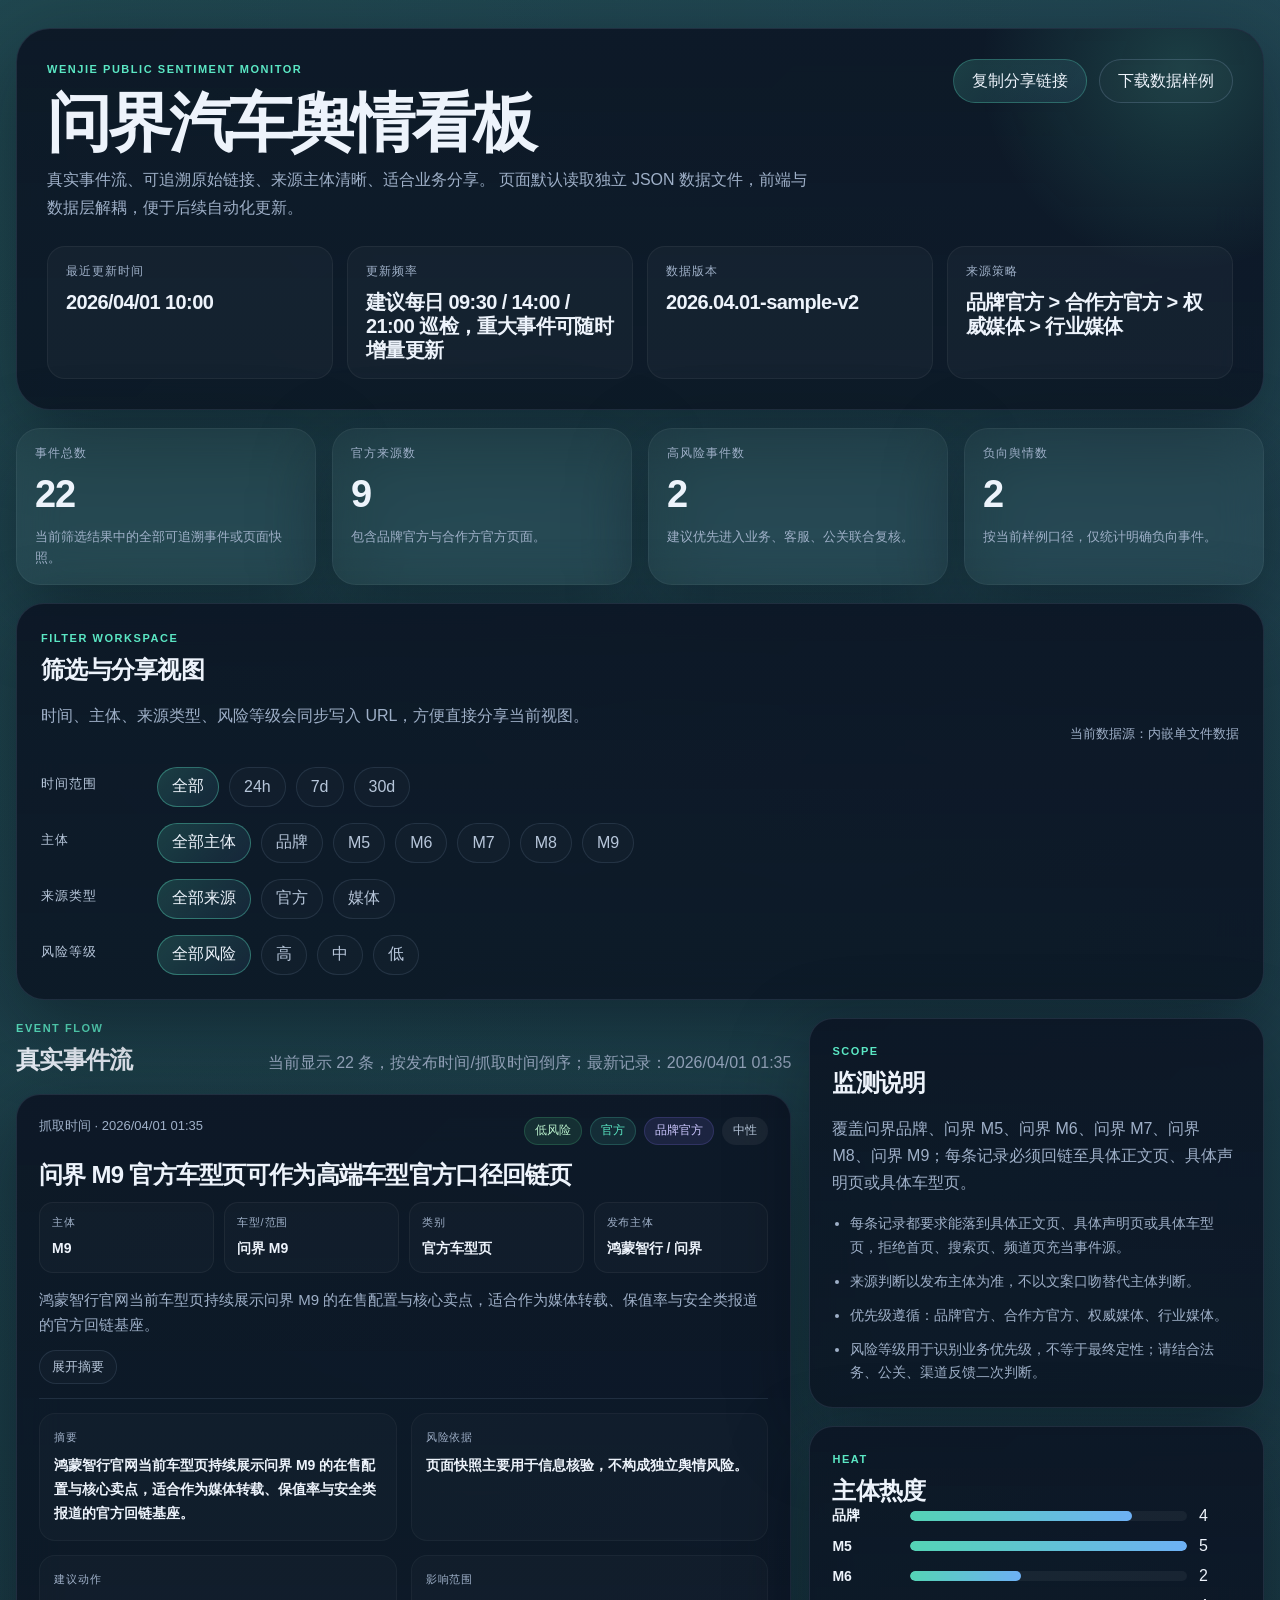
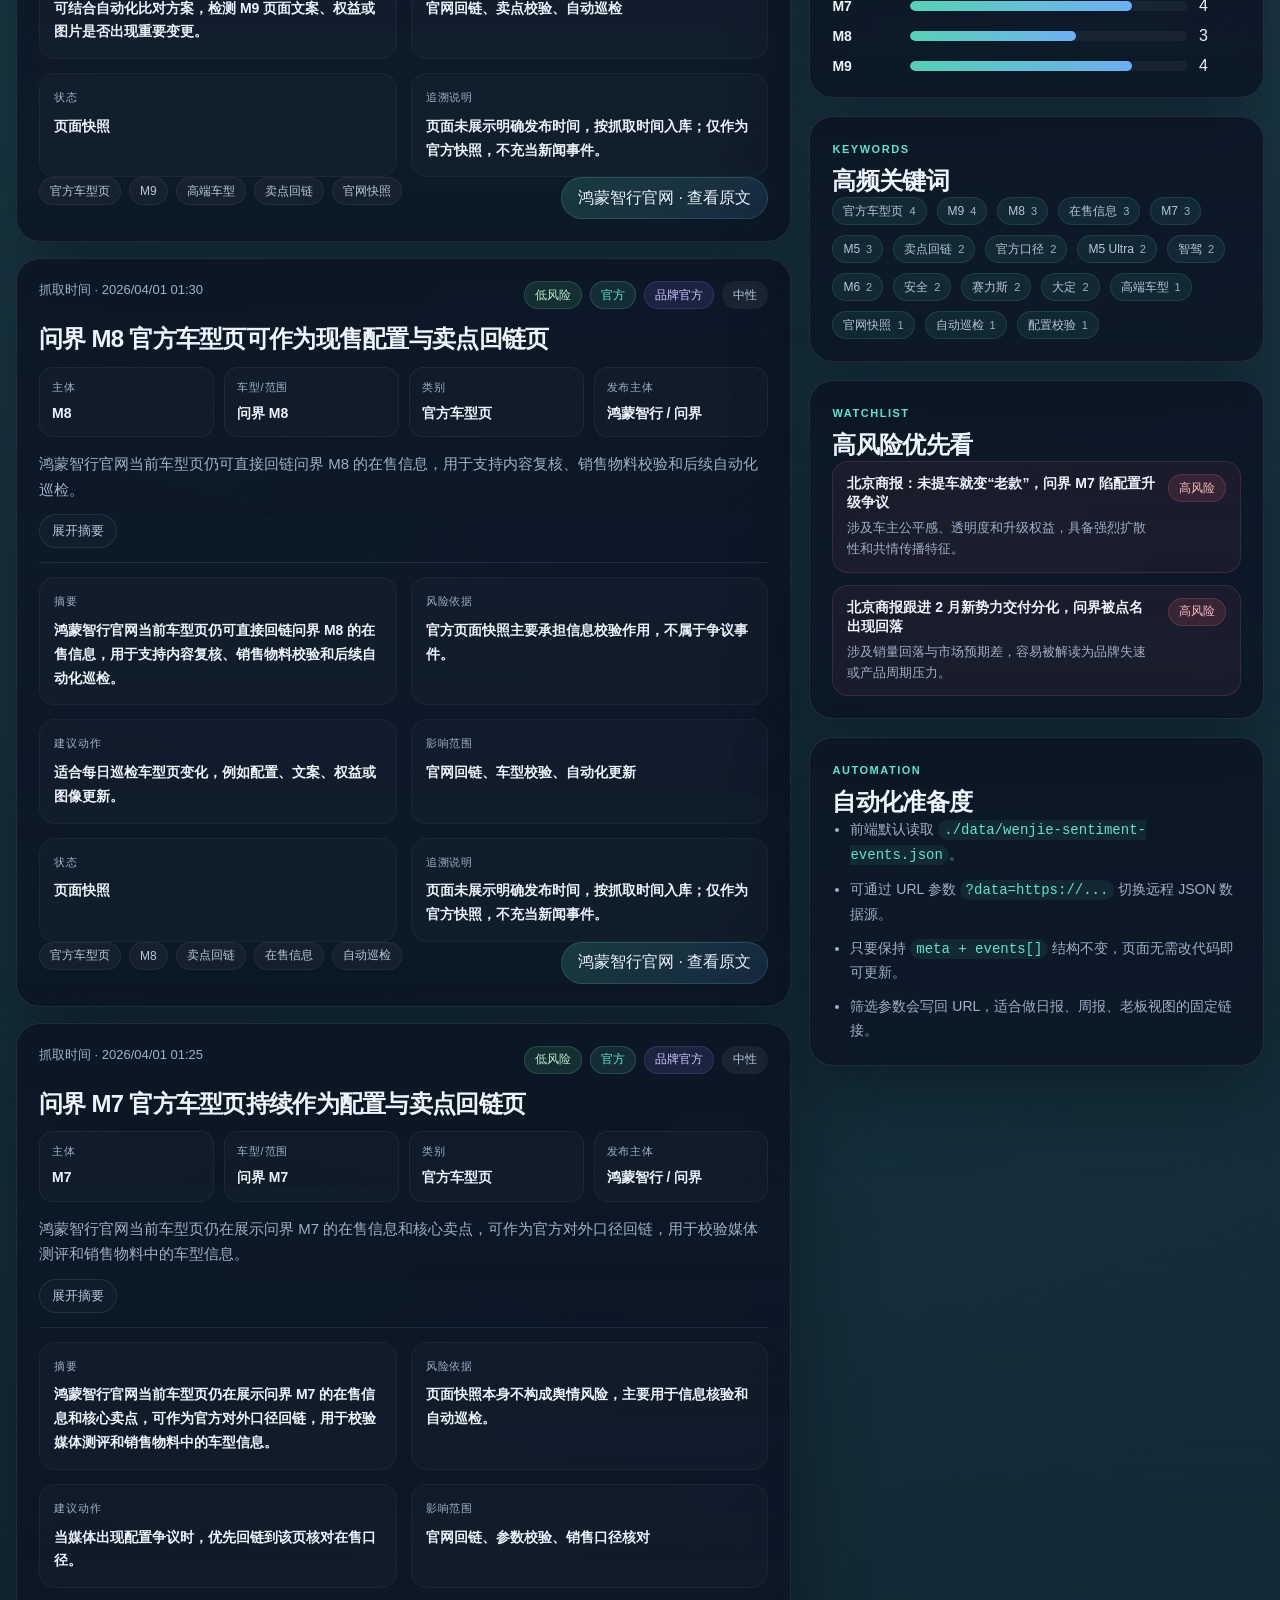
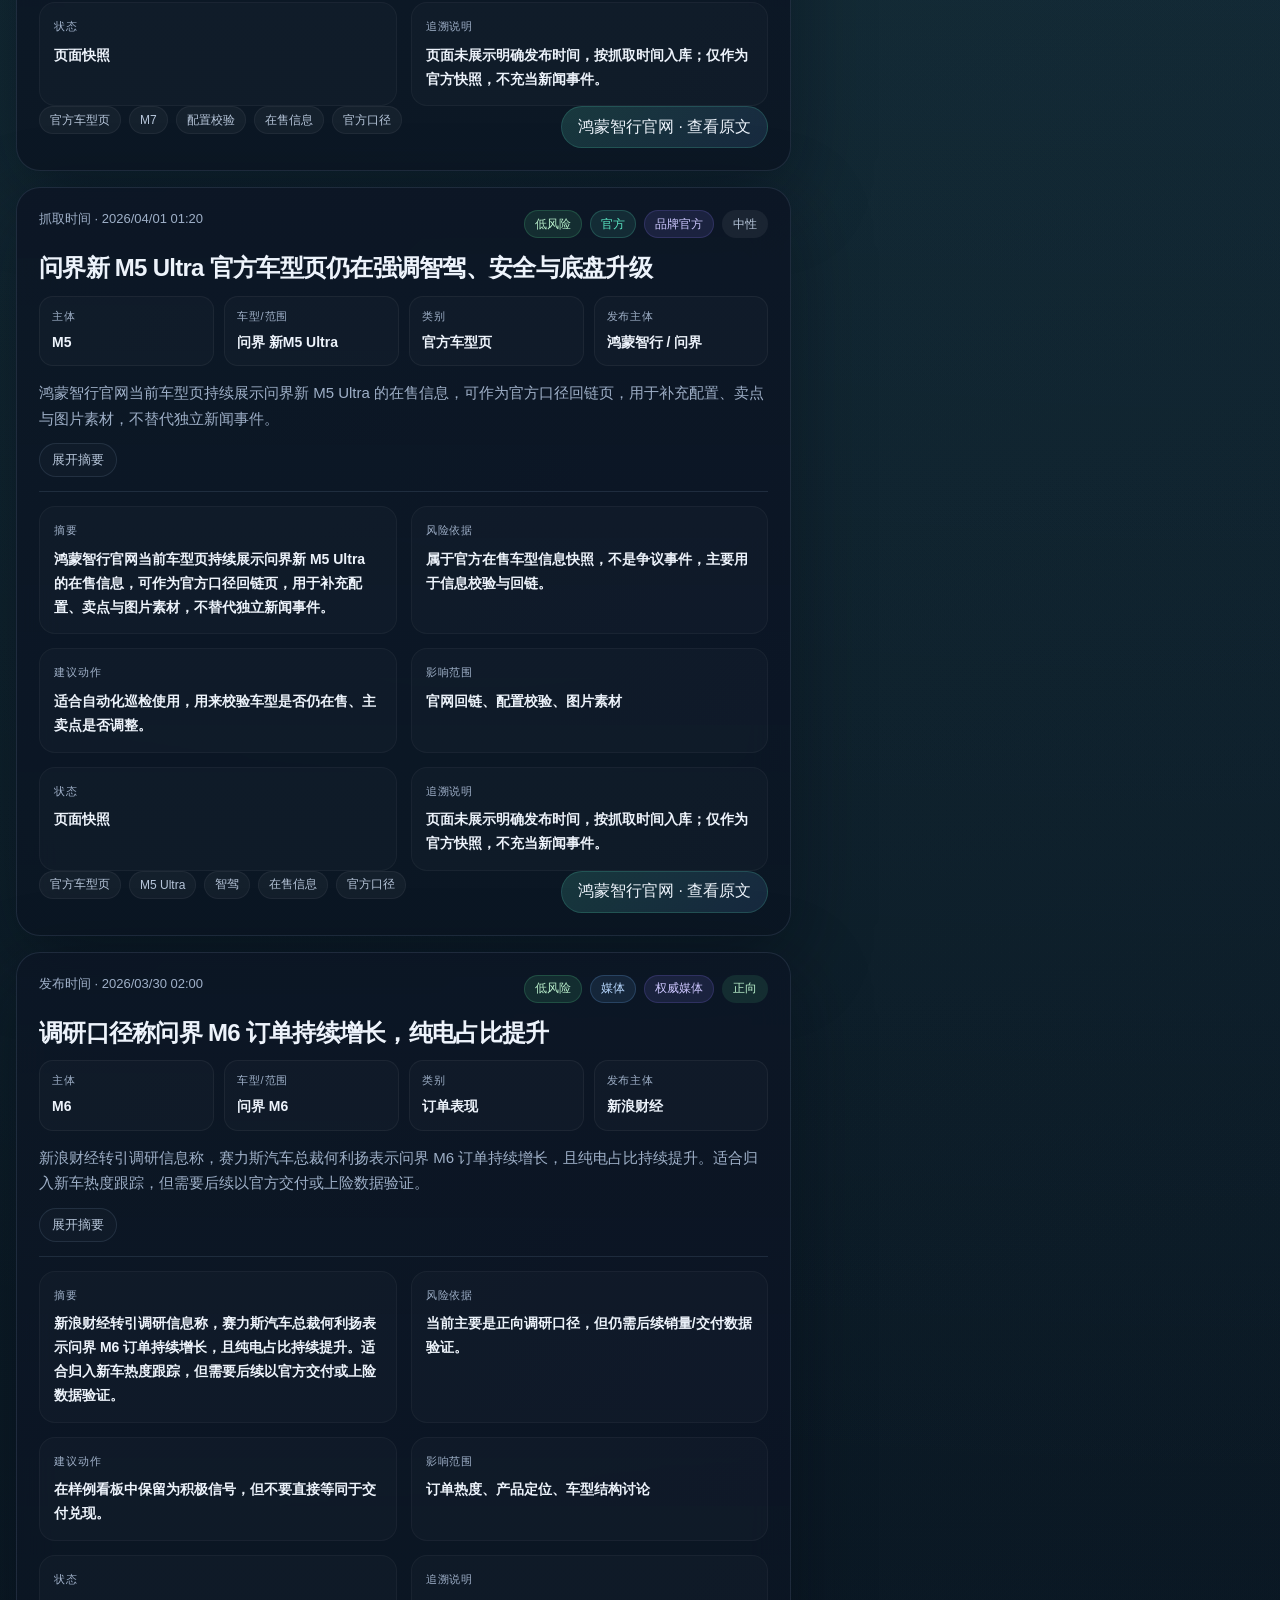
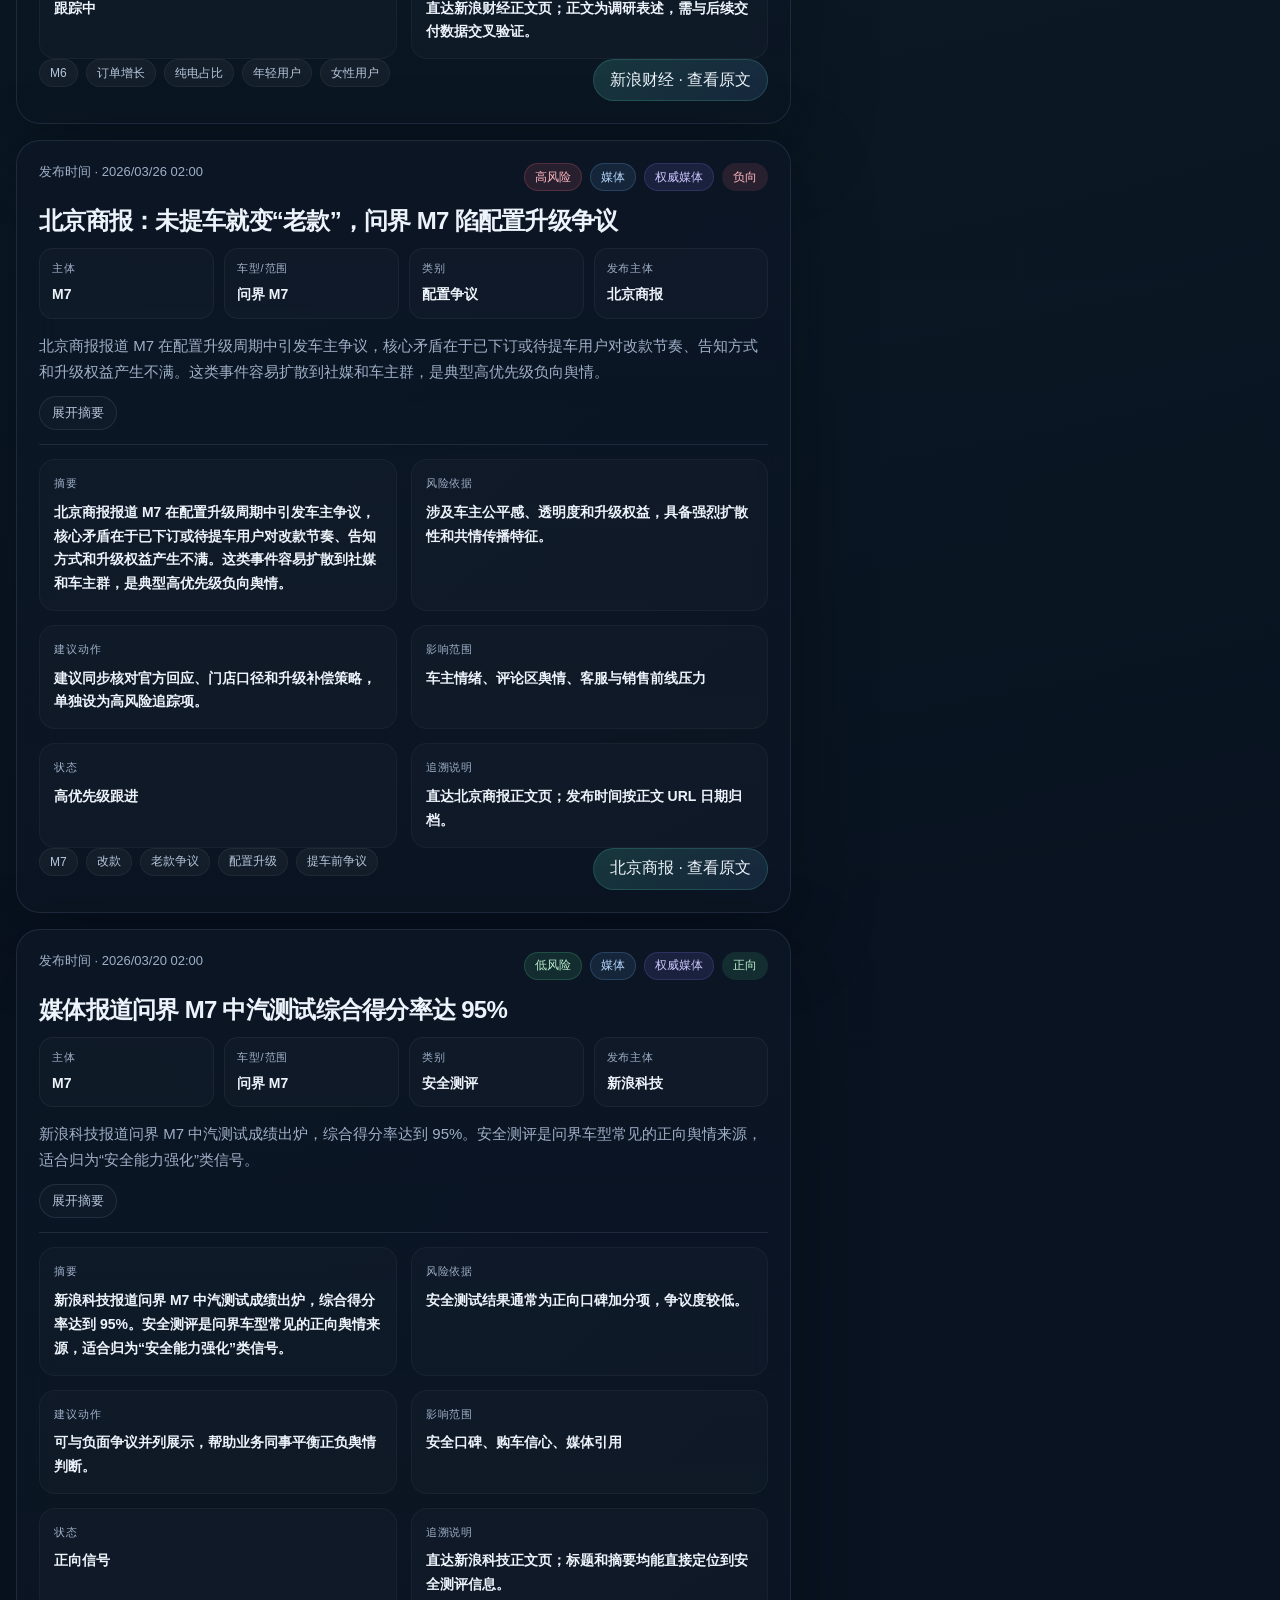
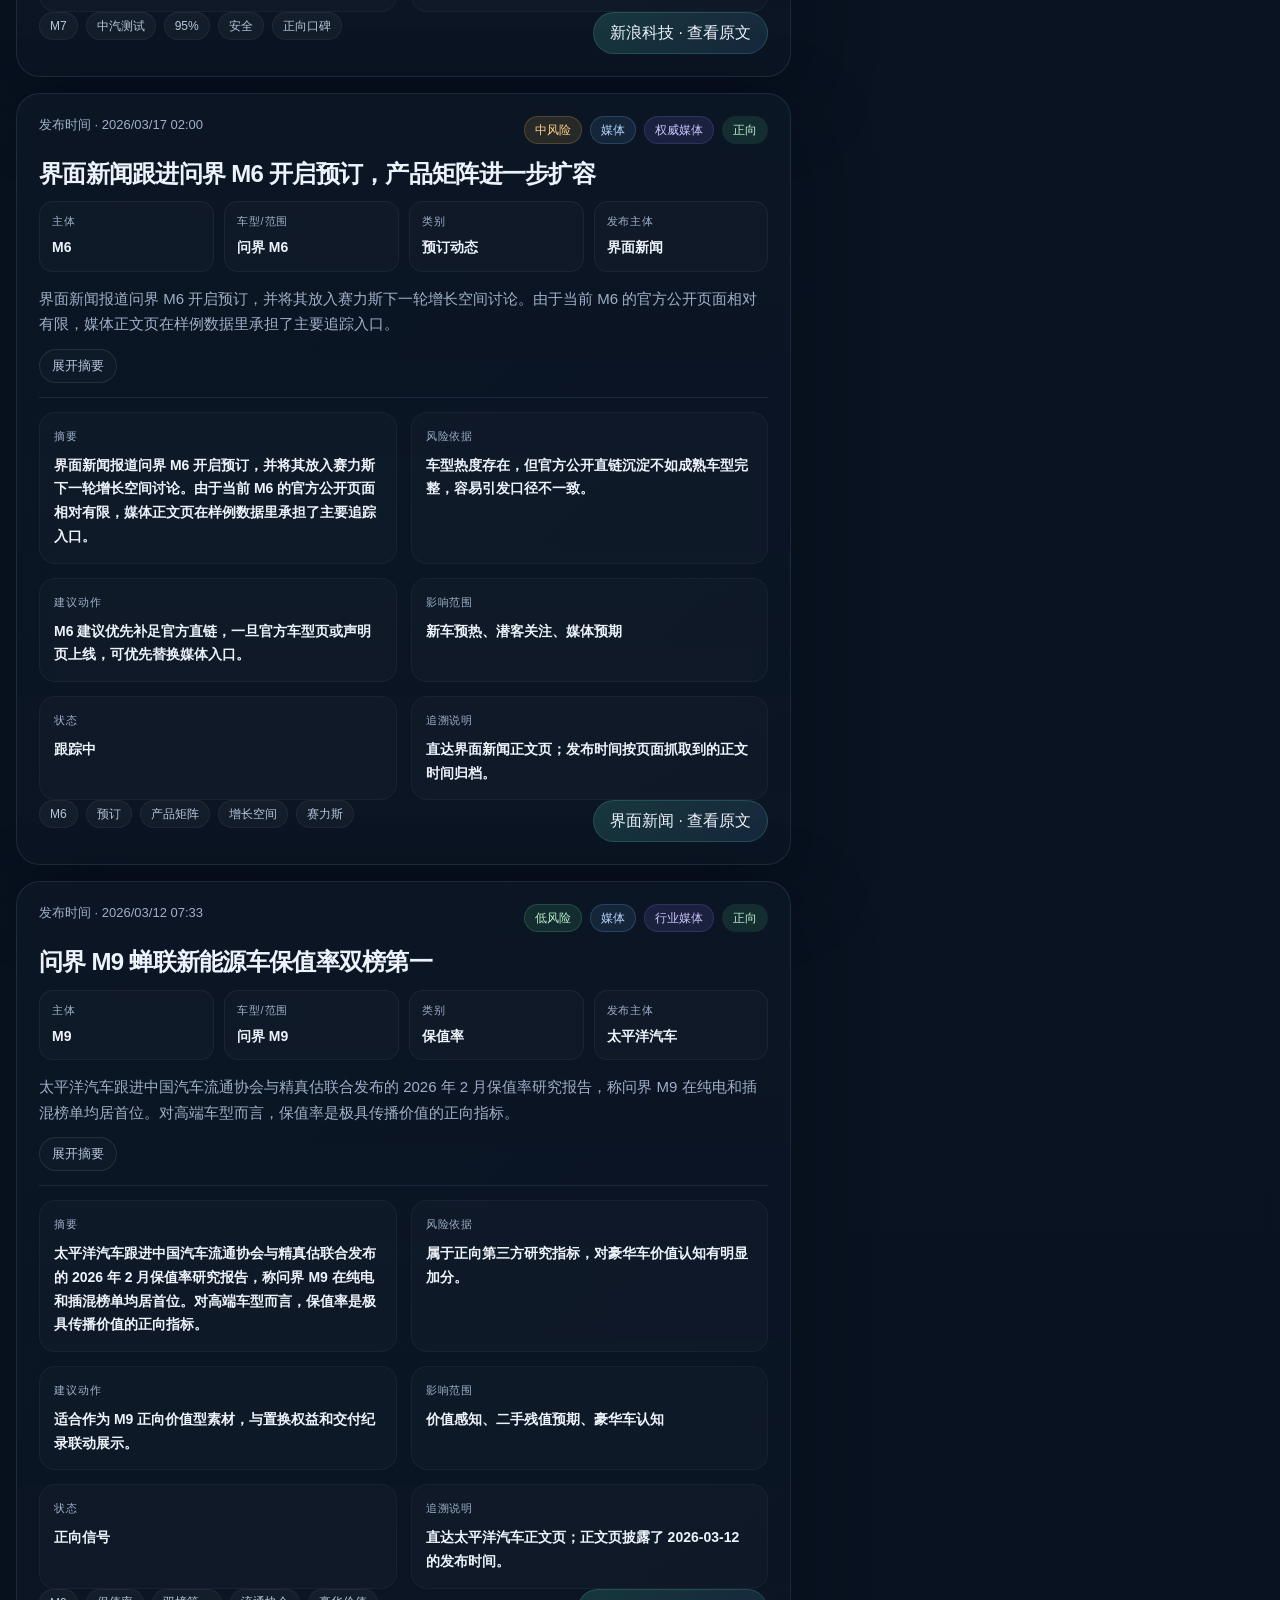
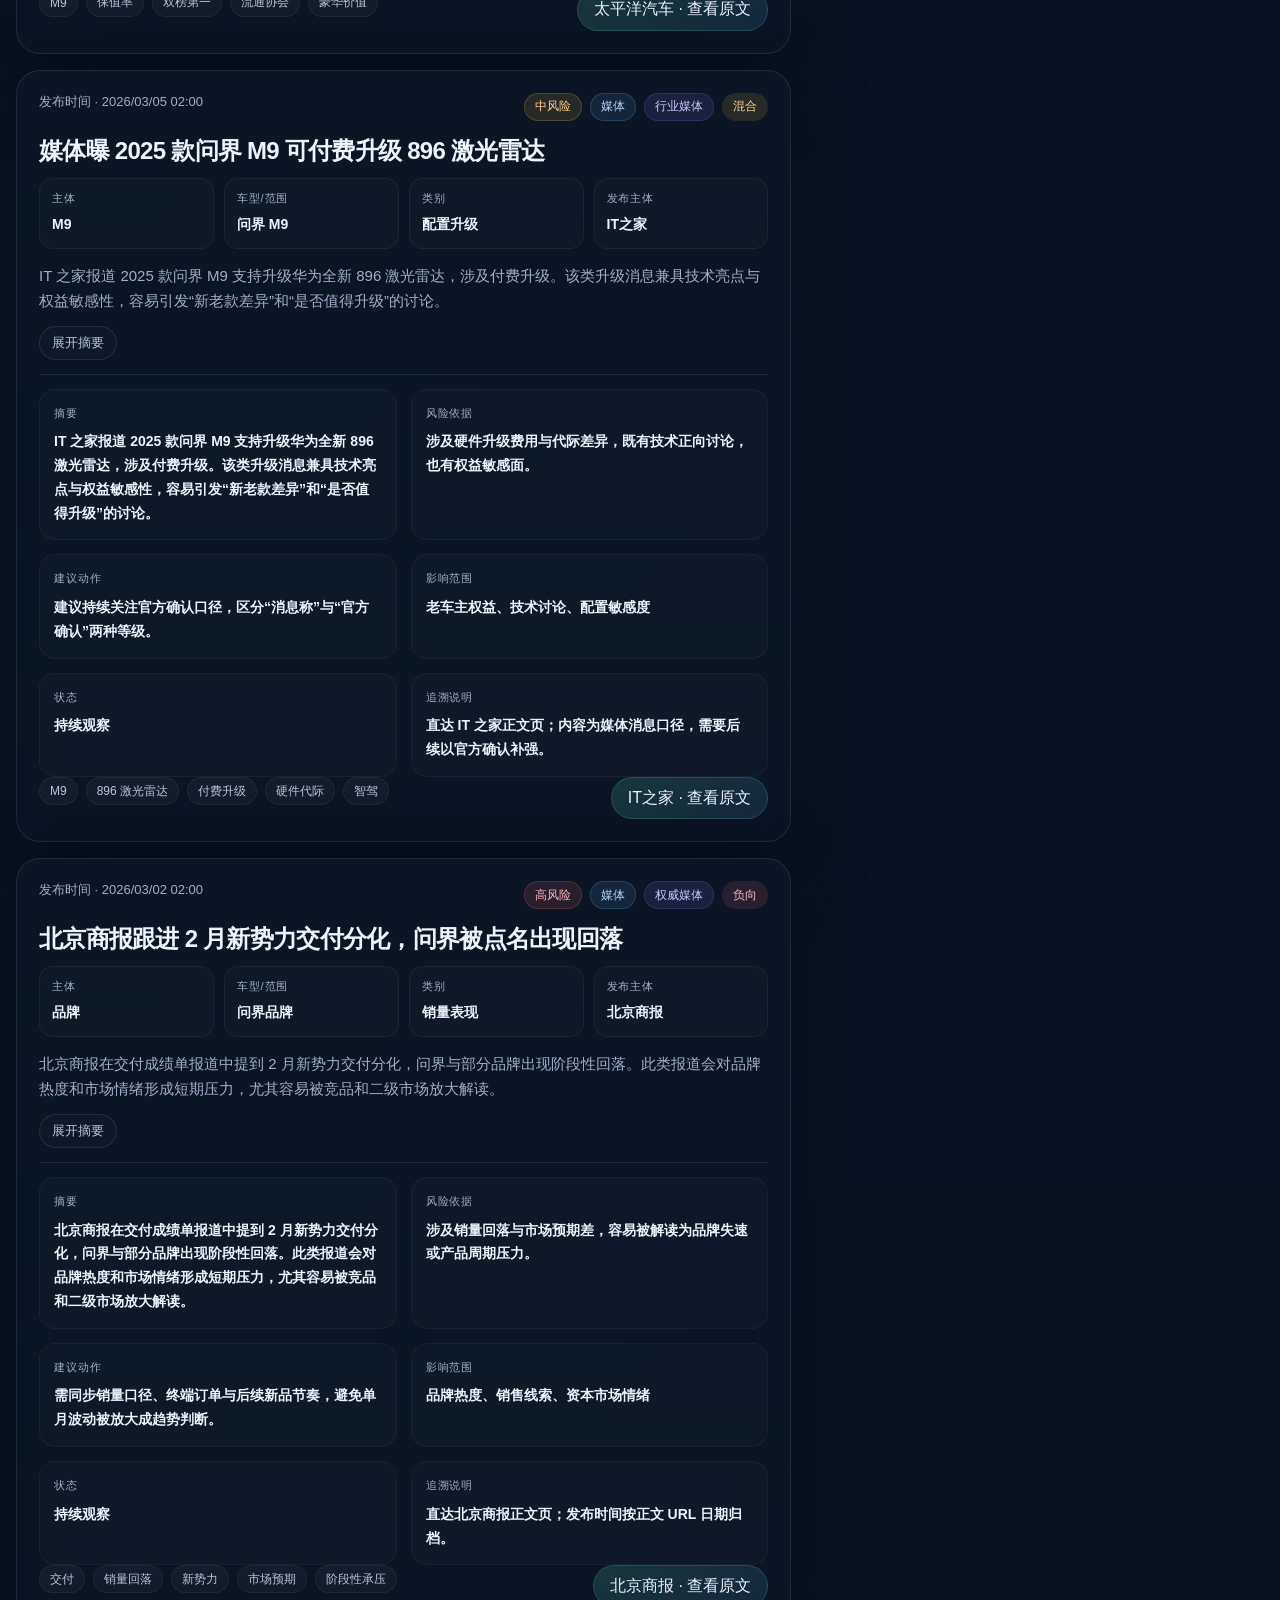
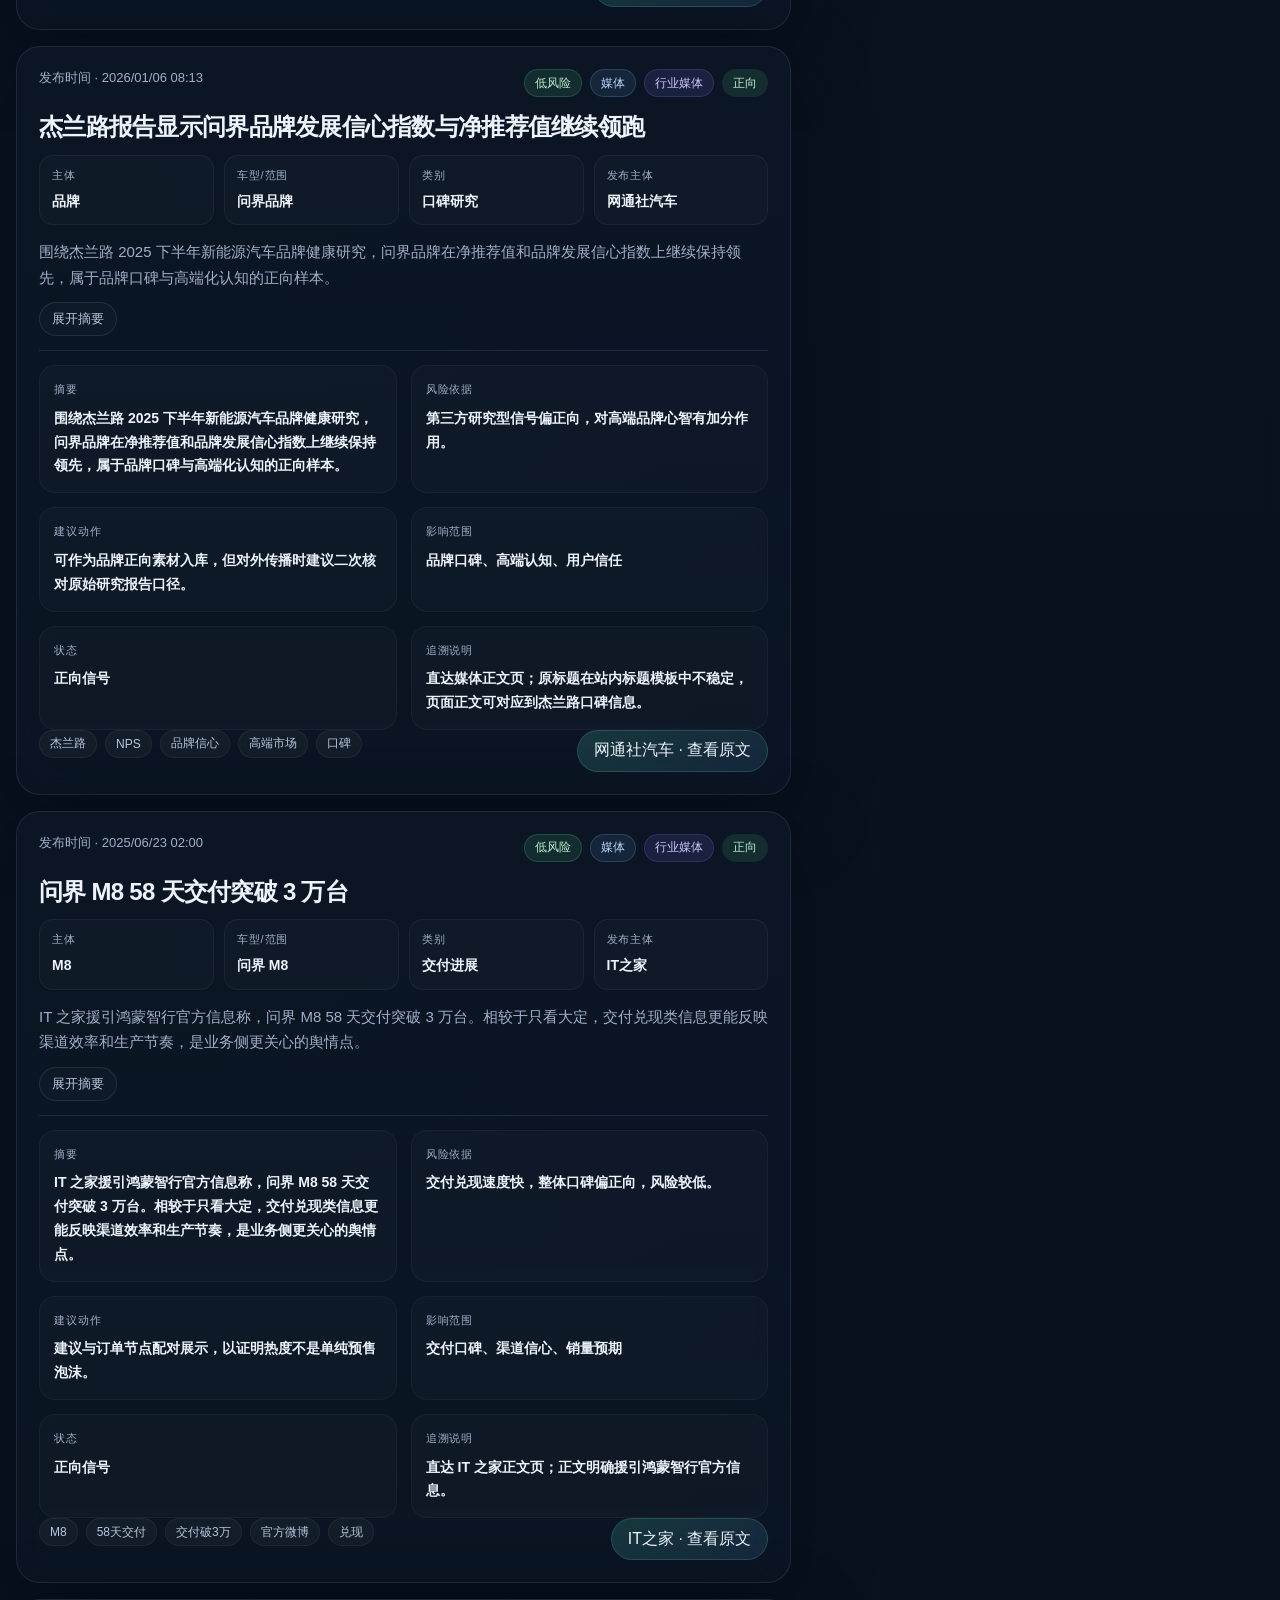
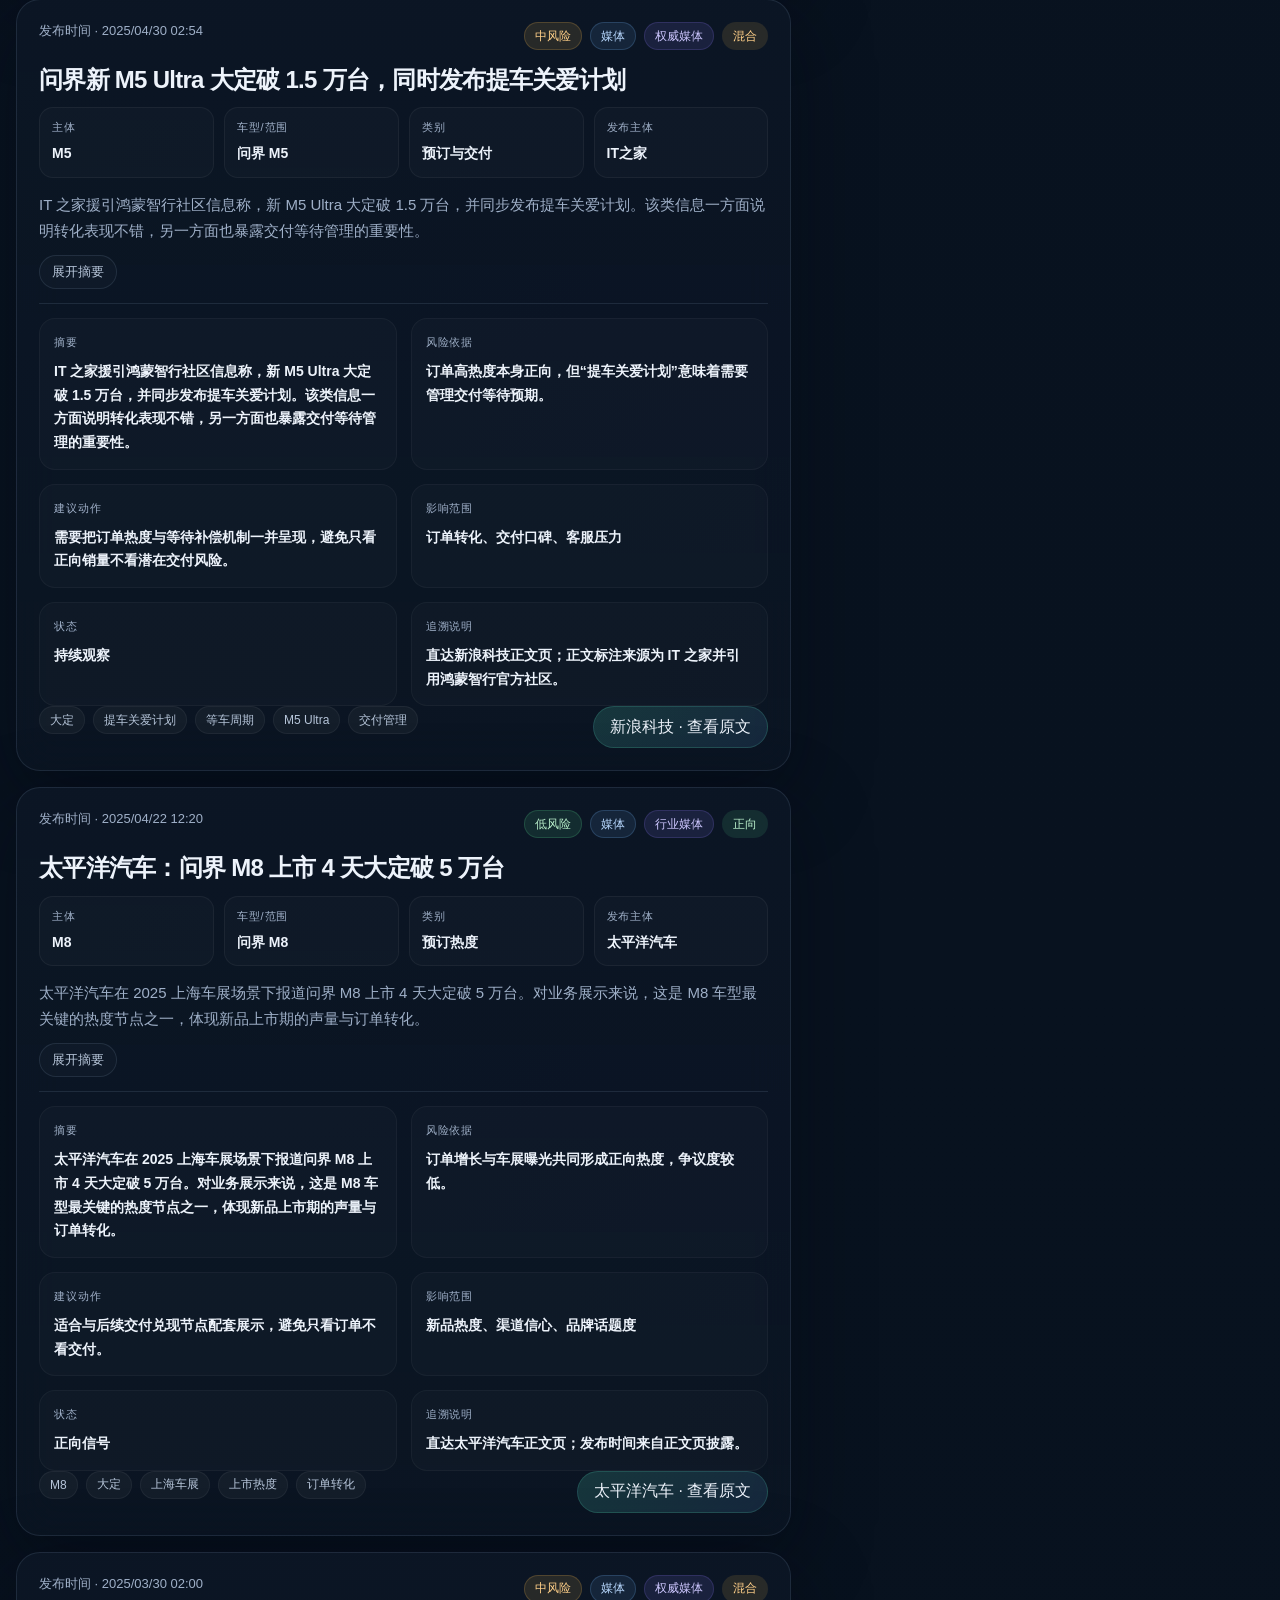
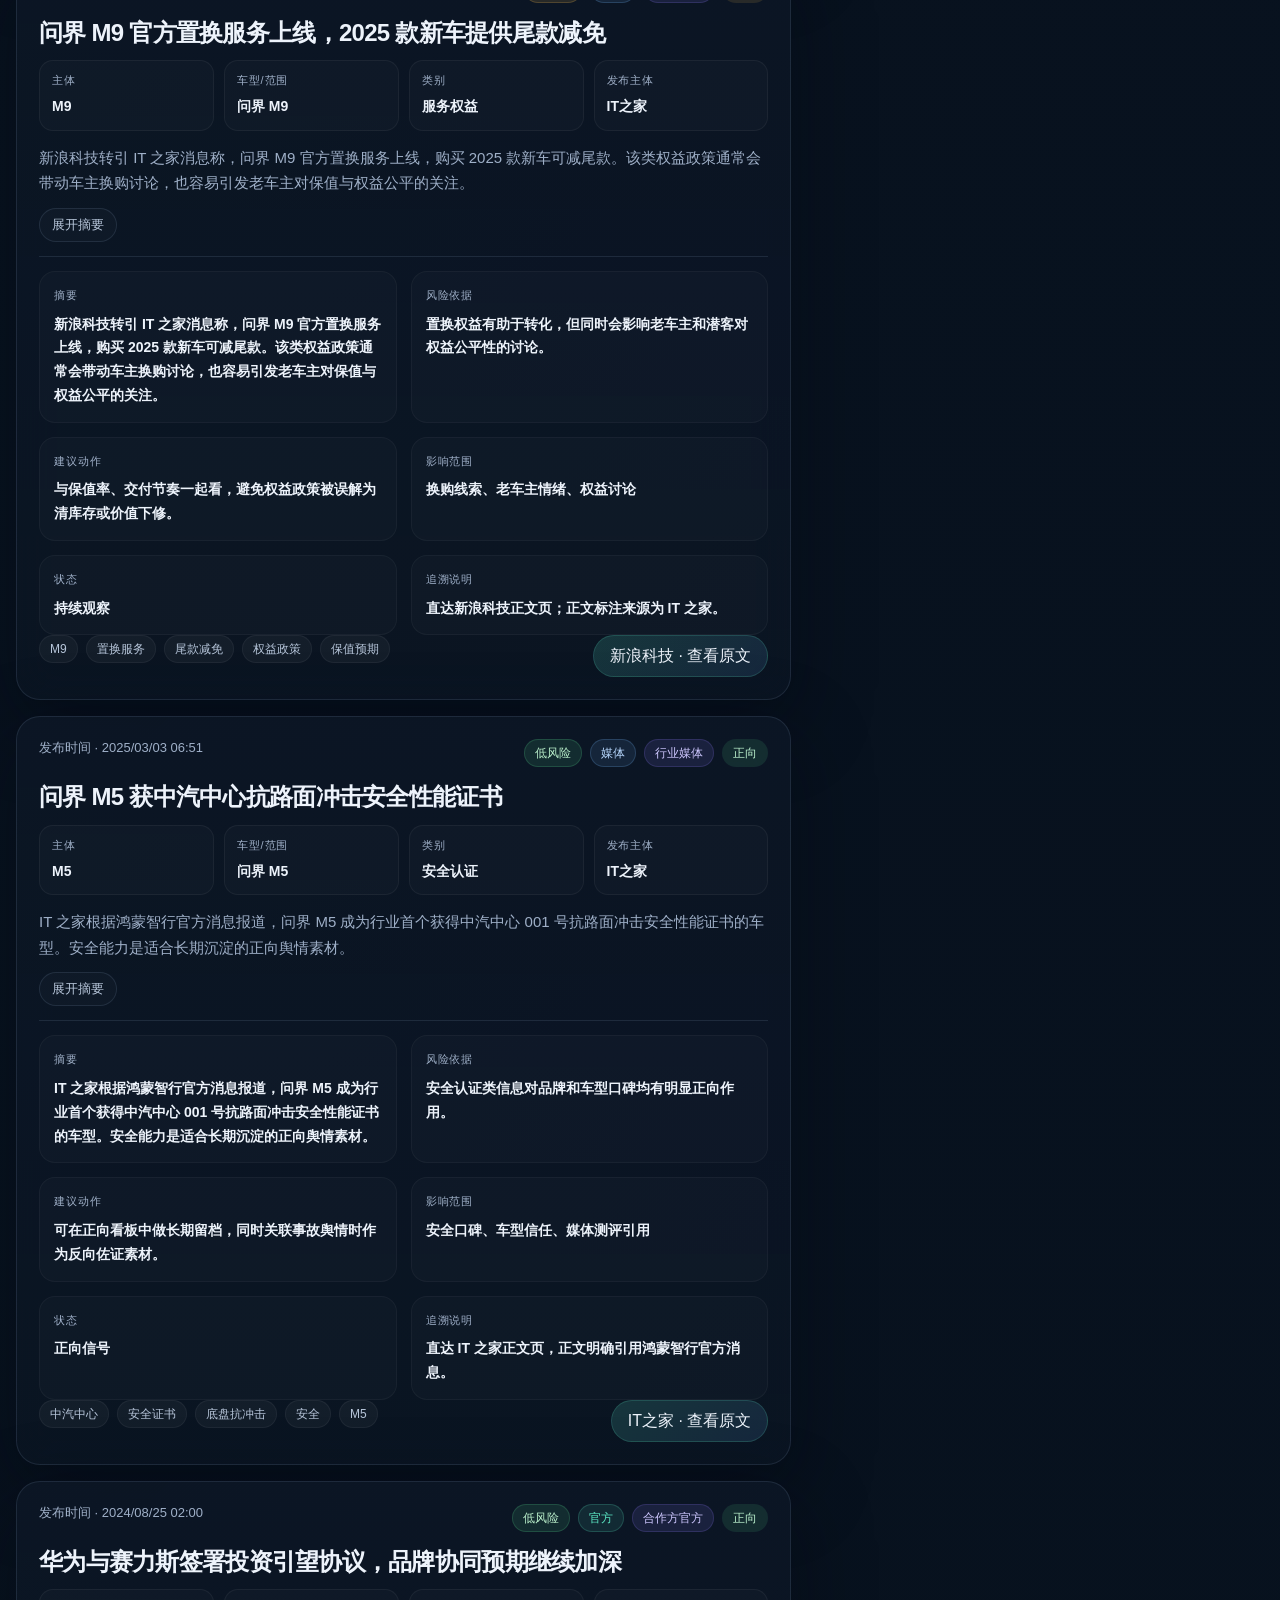
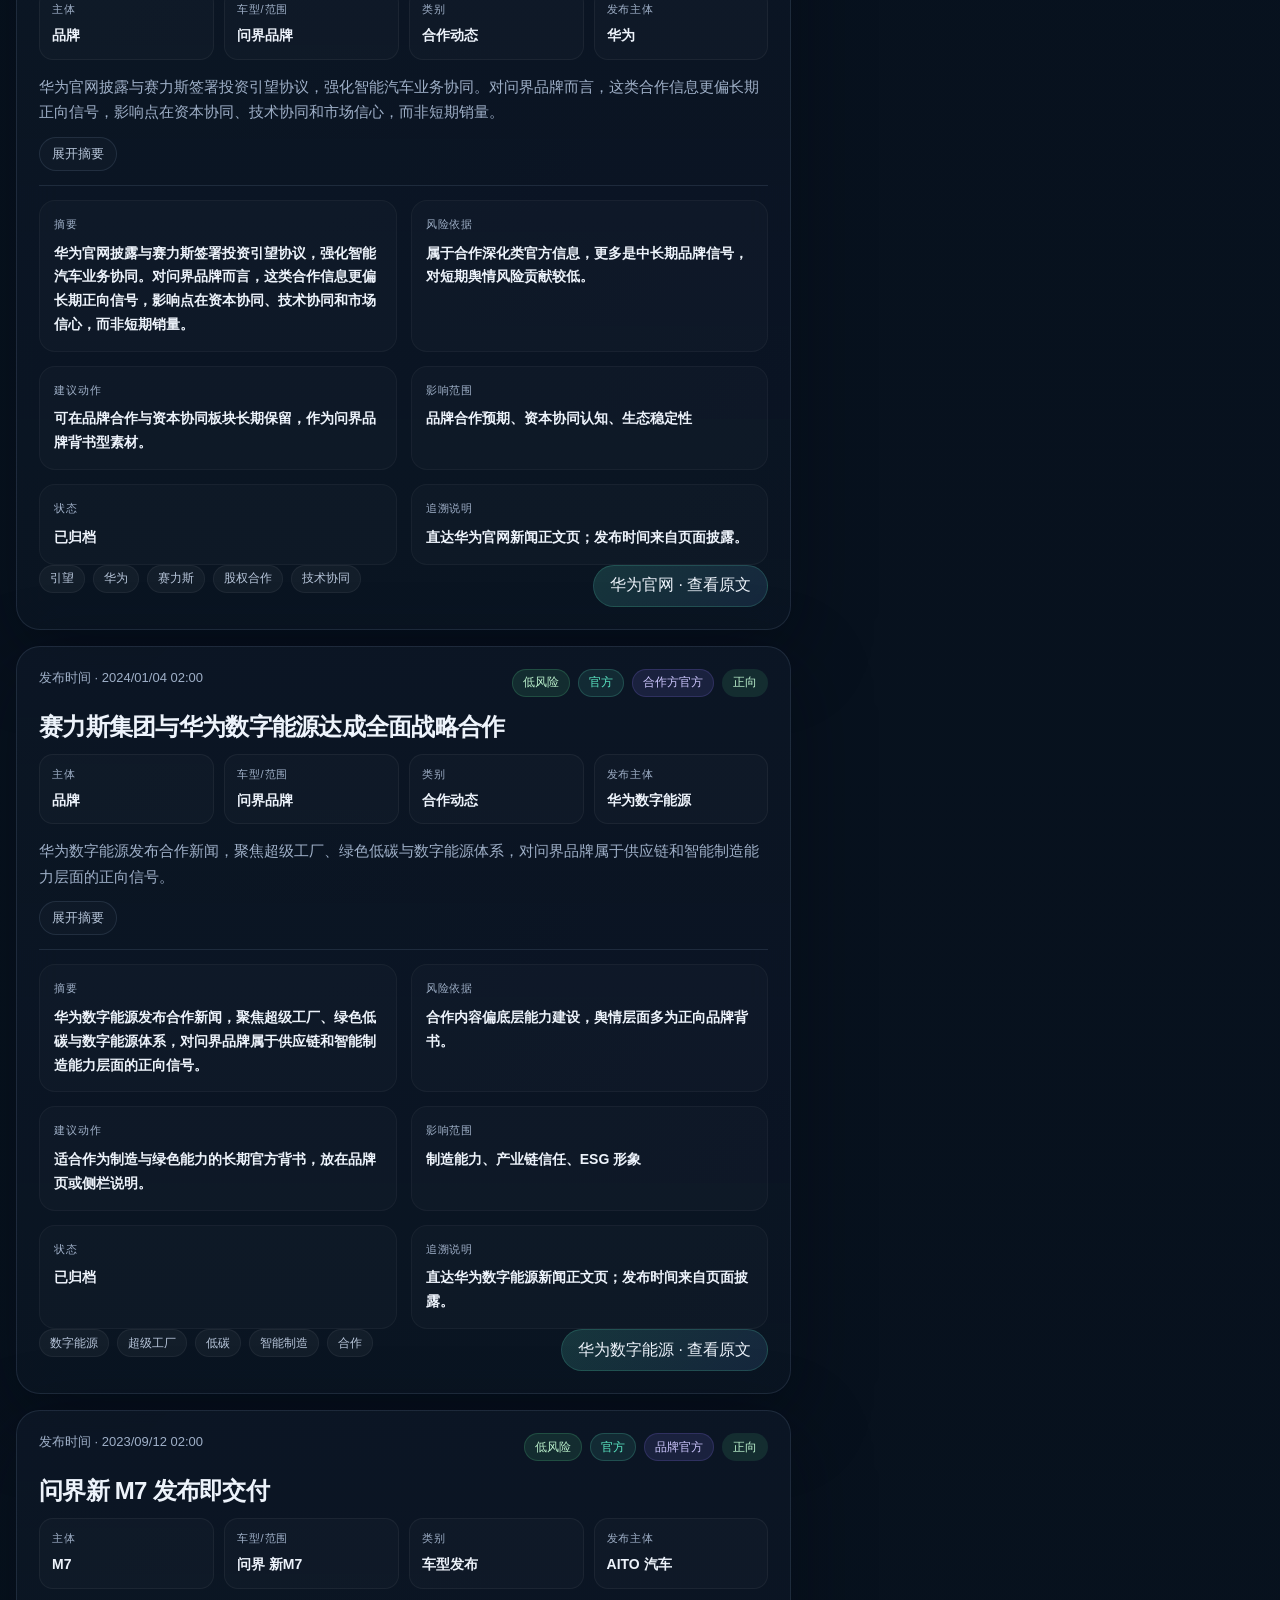
==== wenjie-sentiment-dashboard/index.html @ 3e38a3c0 "Add Wenjie sentiment dashboard share page" ====
<!doctype html>
<html lang="zh-CN">
<head>
  <meta charset="utf-8">
  <meta name="viewport" content="width=device-width, initial-scale=1">
  <title>问界汽车全网舆情看板</title>
  <meta
    name="description"
    content="问界汽车全网舆情看板，覆盖问界品牌、M5、M6、M7、M8、M9，支持真实事件流、可追溯链接、来源主体识别与分享筛选。"
  >
  <meta name="color-scheme" content="dark">
  <link rel="icon" href="data:image/svg+xml,%3Csvg xmlns='http://www.w3.org/2000/svg' viewBox='0 0 64 64'%3E%3Crect width='64' height='64' rx='18' fill='%23090f1c'/%3E%3Cpath d='M17 22h11c8.3 0 13 3.8 13 10.2 0 6.6-4.8 10.8-13.3 10.8H17zm9.9 15.1c4.6 0 7.2-1.8 7.2-4.9 0-3-2.5-4.7-7-4.7h-3.3v9.6z' fill='%23f5f7fb'/%3E%3Cpath d='M43 22h4l-6.1 20h-4z' fill='%235be7c4'/%3E%3C/svg%3E">
  <style>
:root {
  --bg: #07111d;
  --bg-soft: #0c1727;
  --surface: rgba(11, 21, 36, 0.88);
  --surface-strong: #101c2f;
  --surface-soft: rgba(16, 28, 47, 0.72);
  --line: rgba(151, 177, 214, 0.14);
  --line-strong: rgba(151, 177, 214, 0.22);
  --text: #edf3fb;
  --muted: #9fb0c8;
  --muted-strong: #b7c6da;
  --brand: #5be7c4;
  --brand-deep: #1abf9a;
  --sky: #72b8ff;
  --violet: #8e7dff;
  --amber: #f5b84f;
  --danger: #ff6b7d;
  --positive: #56d48d;
  --shadow: 0 24px 80px rgba(2, 8, 16, 0.42);
  --radius-xl: 28px;
  --radius-lg: 22px;
  --radius-md: 16px;
  --radius-sm: 12px;
  --page-width: 1440px;
  --font-display: "Avenir Next Condensed", "DIN Alternate", "PingFang SC", "Microsoft YaHei", sans-serif;
  --font-body: "Avenir Next", "PingFang SC", "Microsoft YaHei", sans-serif;
  --transition: 220ms ease;
}

* {
  box-sizing: border-box;
}

html {
  scroll-behavior: smooth;
}

body {
  margin: 0;
  min-height: 100vh;
  color: var(--text);
  font-family: var(--font-body);
  background:
    radial-gradient(circle at top left, rgba(91, 231, 196, 0.18), transparent 32%),
    radial-gradient(circle at top right, rgba(114, 184, 255, 0.16), transparent 26%),
    linear-gradient(180deg, #06101b 0%, #091321 34%, #07111d 100%);
}

body::before {
  content: "";
  position: fixed;
  inset: 0;
  pointer-events: none;
  background-image:
    linear-gradient(rgba(255, 255, 255, 0.03) 1px, transparent 1px),
    linear-gradient(90deg, rgba(255, 255, 255, 0.03) 1px, transparent 1px);
  background-size: 44px 44px;
  opacity: 0.28;
  mask-image: linear-gradient(180deg, rgba(0, 0, 0, 0.9), transparent 82%);
}

a {
  color: inherit;
  text-decoration: none;
}

button,
input,
select {
  font: inherit;
}

code {
  padding: 2px 6px;
  border-radius: 999px;
  color: var(--brand);
  background: rgba(91, 231, 196, 0.08);
}

.page-shell {
  width: min(calc(100% - 32px), var(--page-width));
  margin: 0 auto;
  padding: 28px 0 64px;
  position: relative;
  z-index: 1;
}

.masthead,
.workspace,
.side-panel,
.event-card,
.summary-card {
  border: 1px solid var(--line);
  background:
    linear-gradient(180deg, rgba(11, 21, 36, 0.92), rgba(10, 19, 33, 0.86)),
    linear-gradient(135deg, rgba(91, 231, 196, 0.08), rgba(114, 184, 255, 0.06));
  box-shadow: var(--shadow);
  backdrop-filter: blur(20px);
}

.masthead {
  padding: 30px;
  border-radius: 34px;
  display: grid;
  grid-template-columns: minmax(0, 1.35fr) auto;
  gap: 24px;
  align-items: start;
  position: relative;
  overflow: hidden;
}

.masthead::after {
  content: "";
  position: absolute;
  width: 440px;
  height: 440px;
  right: -140px;
  top: -180px;
  border-radius: 50%;
  background: radial-gradient(circle, rgba(91, 231, 196, 0.18), transparent 65%);
}

.eyebrow,
.panel-kicker {
  display: inline-flex;
  align-items: center;
  gap: 8px;
  letter-spacing: 0.14em;
  text-transform: uppercase;
  font-size: 11px;
  color: var(--brand);
  font-weight: 700;
}

.masthead h1 {
  margin: 16px 0 12px;
  font-family: var(--font-display);
  font-size: clamp(34px, 5vw, 64px);
  line-height: 0.95;
  letter-spacing: -0.05em;
}

.masthead p {
  margin: 0;
  max-width: 760px;
  color: var(--muted);
  font-size: 16px;
  line-height: 1.75;
}

.masthead-actions {
  display: flex;
  flex-wrap: wrap;
  justify-content: flex-end;
  gap: 12px;
  position: relative;
  z-index: 1;
}

.action-button {
  display: inline-flex;
  justify-content: center;
  align-items: center;
  min-height: 44px;
  padding: 0 18px;
  border-radius: 999px;
  border: 1px solid rgba(91, 231, 196, 0.28);
  background: linear-gradient(135deg, rgba(91, 231, 196, 0.18), rgba(114, 184, 255, 0.08));
  color: var(--text);
  cursor: pointer;
  transition: transform var(--transition), border-color var(--transition), background var(--transition);
}

.action-button:hover,
.chip-button:hover,
.filter-button:hover,
.toggle-summary:hover,
.origin-link:hover {
  transform: translateY(-1px);
}

.action-button.secondary {
  border-color: var(--line-strong);
  background: rgba(255, 255, 255, 0.02);
}

.masthead-meta {
  grid-column: 1 / -1;
  display: grid;
  grid-template-columns: repeat(4, minmax(0, 1fr));
  gap: 14px;
}

.meta-tile,
.summary-card {
  padding: 16px 18px;
  border-radius: 18px;
  background: rgba(255, 255, 255, 0.03);
  border: 1px solid rgba(255, 255, 255, 0.05);
}

.meta-tile span,
.summary-card span {
  display: block;
  margin-bottom: 10px;
  font-size: 12px;
  letter-spacing: 0.08em;
  text-transform: uppercase;
  color: var(--muted);
}

.meta-tile strong,
.summary-card strong {
  font-size: 20px;
  line-height: 1.2;
  letter-spacing: -0.03em;
}

.summary-strip {
  margin-top: 18px;
  display: grid;
  grid-template-columns: repeat(4, minmax(0, 1fr));
  gap: 16px;
}

.summary-card {
  border-radius: 24px;
}

.summary-card strong {
  font-family: var(--font-display);
  font-size: 38px;
}

.summary-card p {
  margin: 10px 0 0;
  color: var(--muted);
  font-size: 13px;
  line-height: 1.55;
}

.workspace {
  margin-top: 18px;
  padding: 24px;
  border-radius: 28px;
}

.workspace-top,
.section-head {
  display: flex;
  justify-content: space-between;
  gap: 16px;
  align-items: end;
}

.section-head.compact {
  align-items: start;
}

.panel-title-block h2,
.section-head h2,
.section-head h3 {
  margin: 8px 0 0;
  font-size: 24px;
  letter-spacing: -0.03em;
}

.panel-title-block p,
.data-source-note,
.list-meta,
.policy-note,
.event-summary,
.event-detail,
.plain-list,
.empty-state,
.loading-state {
  color: var(--muted);
  line-height: 1.7;
}

.data-source-note {
  max-width: 420px;
  text-align: right;
  font-size: 13px;
}

.filter-groups {
  display: grid;
  gap: 16px;
  margin-top: 22px;
}

.filter-group {
  display: grid;
  grid-template-columns: 100px minmax(0, 1fr);
  gap: 16px;
  align-items: start;
}

.filter-label {
  padding-top: 8px;
  font-size: 13px;
  letter-spacing: 0.08em;
  text-transform: uppercase;
  color: var(--muted-strong);
}

.filter-options {
  display: flex;
  flex-wrap: wrap;
  gap: 10px;
}

.filter-button,
.chip-button,
.toggle-summary {
  display: inline-flex;
  align-items: center;
  justify-content: center;
  min-height: 40px;
  padding: 0 14px;
  border-radius: 999px;
  border: 1px solid var(--line);
  background: rgba(255, 255, 255, 0.02);
  color: var(--muted-strong);
  cursor: pointer;
  transition: all var(--transition);
}

.filter-button.is-active,
.chip-button.is-active {
  color: var(--text);
  border-color: rgba(91, 231, 196, 0.36);
  background: linear-gradient(135deg, rgba(91, 231, 196, 0.18), rgba(114, 184, 255, 0.08));
}

.content-grid {
  display: grid;
  grid-template-columns: minmax(0, 1.45fr) minmax(320px, 0.85fr);
  gap: 18px;
  margin-top: 18px;
}

.main-column,
.side-column {
  min-width: 0;
}

.side-column {
  display: grid;
  gap: 18px;
  align-content: start;
}

.side-panel {
  padding: 22px;
  border-radius: 24px;
}

.event-list {
  display: grid;
  gap: 16px;
  margin-top: 18px;
}

.event-card {
  padding: 22px;
  border-radius: 24px;
}

.event-card-top,
.event-footer,
.watch-item {
  display: flex;
  justify-content: space-between;
  gap: 12px;
  align-items: start;
}

.event-time {
  color: var(--muted);
  font-size: 13px;
}

.event-badges,
.event-keywords {
  display: flex;
  flex-wrap: wrap;
  gap: 8px;
  justify-content: flex-end;
}

.badge,
.keyword {
  display: inline-flex;
  align-items: center;
  min-height: 28px;
  padding: 0 10px;
  border-radius: 999px;
  font-size: 12px;
  border: 1px solid transparent;
  white-space: nowrap;
}

.badge-risk-high {
  background: rgba(255, 107, 125, 0.12);
  color: #ffb8c1;
  border-color: rgba(255, 107, 125, 0.2);
}

.badge-risk-medium {
  background: rgba(245, 184, 79, 0.12);
  color: #ffd089;
  border-color: rgba(245, 184, 79, 0.2);
}

.badge-risk-low {
  background: rgba(86, 212, 141, 0.12);
  color: #baf0cc;
  border-color: rgba(86, 212, 141, 0.2);
}

.badge-source-official {
  background: rgba(91, 231, 196, 0.1);
  color: var(--brand);
  border-color: rgba(91, 231, 196, 0.2);
}

.badge-source-media {
  background: rgba(114, 184, 255, 0.1);
  color: #b8d9ff;
  border-color: rgba(114, 184, 255, 0.2);
}

.badge-sentiment-negative {
  background: rgba(255, 107, 125, 0.12);
  color: #ffb8c1;
}

.badge-sentiment-mixed {
  background: rgba(245, 184, 79, 0.12);
  color: #ffd089;
}

.badge-sentiment-positive {
  background: rgba(86, 212, 141, 0.12);
  color: #baf0cc;
}

.badge-sentiment-neutral {
  background: rgba(255, 255, 255, 0.06);
  color: var(--muted-strong);
}

.badge-tier {
  background: rgba(142, 125, 255, 0.12);
  color: #cdc7ff;
  border-color: rgba(142, 125, 255, 0.18);
}

.event-title {
  margin: 14px 0 12px;
  font-size: 24px;
  line-height: 1.3;
  letter-spacing: -0.03em;
}

.event-meta-grid {
  display: grid;
  grid-template-columns: repeat(4, minmax(0, 1fr));
  gap: 10px;
  margin-bottom: 14px;
}

.event-meta-cell {
  padding: 12px;
  border-radius: 14px;
  border: 1px solid rgba(255, 255, 255, 0.05);
  background: rgba(255, 255, 255, 0.02);
}

.event-meta-cell span {
  display: block;
  margin-bottom: 8px;
  font-size: 11px;
  text-transform: uppercase;
  letter-spacing: 0.08em;
  color: var(--muted);
}

.event-meta-cell strong {
  display: block;
  font-size: 14px;
  line-height: 1.55;
}

.event-summary {
  margin: 0;
  font-size: 15px;
}

.toggle-summary {
  margin-top: 12px;
  min-height: 34px;
  padding: 0 12px;
  font-size: 13px;
}

.event-detail {
  margin-top: 14px;
  padding-top: 14px;
  border-top: 1px solid var(--line);
  display: grid;
  grid-template-columns: repeat(2, minmax(0, 1fr));
  gap: 14px;
  font-size: 14px;
}

.detail-item {
  padding: 14px;
  border-radius: 16px;
  background: rgba(255, 255, 255, 0.02);
  border: 1px solid rgba(255, 255, 255, 0.04);
}

.detail-item span {
  display: block;
  margin-bottom: 8px;
  font-size: 11px;
  letter-spacing: 0.08em;
  text-transform: uppercase;
  color: var(--muted);
}

.detail-item strong {
  display: block;
  color: var(--text);
  font-size: 14px;
  line-height: 1.7;
  white-space: pre-line;
}

.origin-link {
  display: inline-flex;
  align-items: center;
  justify-content: center;
  min-height: 42px;
  padding: 0 16px;
  border-radius: 999px;
  color: var(--text);
  background: linear-gradient(135deg, rgba(91, 231, 196, 0.16), rgba(114, 184, 255, 0.12));
  border: 1px solid rgba(91, 231, 196, 0.18);
}

.keyword {
  border-color: rgba(255, 255, 255, 0.05);
  background: rgba(255, 255, 255, 0.04);
  color: var(--muted-strong);
}

.stat-list,
.watch-list {
  display: grid;
  gap: 12px;
}

.stat-row {
  display: grid;
  grid-template-columns: 66px minmax(0, 1fr) 42px;
  gap: 12px;
  align-items: center;
}

.stat-row strong,
.watch-item strong {
  font-size: 14px;
}

.bar-track {
  height: 10px;
  border-radius: 999px;
  overflow: hidden;
  background: rgba(255, 255, 255, 0.05);
}

.bar-fill {
  height: 100%;
  border-radius: inherit;
  background: linear-gradient(90deg, rgba(91, 231, 196, 0.9), rgba(114, 184, 255, 0.95));
}

.keyword-cloud {
  display: flex;
  flex-wrap: wrap;
  gap: 10px;
}

.keyword-cloud .keyword {
  background: rgba(91, 231, 196, 0.08);
  border-color: rgba(91, 231, 196, 0.12);
}

.keyword-cloud .keyword span {
  margin-left: 6px;
  color: var(--muted);
  font-size: 11px;
}

.plain-list {
  margin: 0;
  padding-left: 18px;
  font-size: 14px;
}

.plain-list li + li {
  margin-top: 10px;
}

.watch-item {
  padding: 12px 14px;
  border-radius: 16px;
  border: 1px solid rgba(255, 107, 125, 0.16);
  background: rgba(255, 107, 125, 0.06);
}

.watch-item p {
  margin: 6px 0 0;
  color: var(--muted);
  font-size: 13px;
  line-height: 1.6;
}

.empty-state,
.loading-state {
  padding: 28px;
  border-radius: 24px;
  text-align: center;
  border: 1px dashed var(--line-strong);
  background: rgba(255, 255, 255, 0.02);
}

.toast {
  position: fixed;
  right: 18px;
  bottom: 18px;
  z-index: 30;
  min-width: 220px;
  padding: 12px 14px;
  border-radius: 16px;
  background: rgba(11, 21, 36, 0.96);
  border: 1px solid rgba(91, 231, 196, 0.22);
  color: var(--text);
  box-shadow: var(--shadow);
}

@media (max-width: 1180px) {
  .content-grid,
  .masthead {
    grid-template-columns: 1fr;
  }

  .masthead-actions {
    justify-content: flex-start;
  }

  .masthead-meta,
  .summary-strip,
  .event-meta-grid {
    grid-template-columns: repeat(2, minmax(0, 1fr));
  }

  .data-source-note {
    text-align: left;
  }
}

@media (max-width: 760px) {
  .page-shell {
    width: min(calc(100% - 20px), var(--page-width));
    padding: 18px 0 42px;
  }

  .masthead,
  .workspace,
  .side-panel,
  .event-card {
    padding: 18px;
    border-radius: 22px;
  }

  .summary-strip,
  .masthead-meta,
  .event-meta-grid,
  .event-detail {
    grid-template-columns: 1fr;
  }

  .filter-group {
    grid-template-columns: 1fr;
    gap: 8px;
  }

  .workspace-top,
  .section-head,
  .event-card-top,
  .event-footer,
  .watch-item {
    flex-direction: column;
    align-items: stretch;
  }

  .event-badges,
  .event-keywords {
    justify-content: flex-start;
  }

  .stat-row {
    grid-template-columns: 56px minmax(0, 1fr) 36px;
  }
}
  </style>
</head>
<body>
  <div class="page-shell">
    <header class="masthead">
      <div class="masthead-copy">
        <div class="eyebrow">Wenjie Public Sentiment Monitor</div>
        <h1>问界汽车舆情看板</h1>
        <p>
          真实事件流、可追溯原始链接、来源主体清晰、适合业务分享。
          页面默认读取独立 JSON 数据文件，前端与数据层解耦，便于后续自动化更新。
        </p>
      </div>
      <div class="masthead-actions">
        <button id="copyShareButton" class="action-button" type="button">复制分享链接</button>
        <a id="downloadDataLink" class="action-button secondary" href="./data/wenjie-sentiment-events.json" download>
          下载数据样例
        </a>
      </div>
      <div class="masthead-meta" id="metaStrip">
        <div class="meta-tile">
          <span>最近更新时间</span>
          <strong id="metaUpdatedAt">加载中</strong>
        </div>
        <div class="meta-tile">
          <span>更新频率</span>
          <strong id="metaFrequency">加载中</strong>
        </div>
        <div class="meta-tile">
          <span>数据版本</span>
          <strong id="metaVersion">加载中</strong>
        </div>
        <div class="meta-tile">
          <span>来源策略</span>
          <strong id="metaPolicy">加载中</strong>
        </div>
      </div>
    </header>

    <section class="summary-strip" id="summaryStrip" aria-label="summary"></section>

    <section class="workspace">
      <div class="workspace-top">
        <div class="panel-title-block">
          <span class="panel-kicker">Filter Workspace</span>
          <h2>筛选与分享视图</h2>
          <p>时间、主体、来源类型、风险等级会同步写入 URL，方便直接分享当前视图。</p>
        </div>
        <div class="data-source-note" id="dataSourceNote"></div>
      </div>

      <div class="filter-groups" id="filterGroups"></div>
    </section>

    <main class="content-grid">
      <section class="main-column">
        <div class="section-head">
          <div>
            <span class="panel-kicker">Event Flow</span>
            <h2>真实事件流</h2>
          </div>
          <div class="list-meta" id="listMeta"></div>
        </div>
        <div id="eventList" class="event-list" aria-live="polite"></div>
      </section>

      <aside class="side-column">
        <section class="side-panel">
          <div class="section-head compact">
            <div>
              <span class="panel-kicker">Scope</span>
              <h3>监测说明</h3>
            </div>
          </div>
          <div id="policyNote" class="policy-note"></div>
        </section>

        <section class="side-panel">
          <div class="section-head compact">
            <div>
              <span class="panel-kicker">Heat</span>
              <h3>主体热度</h3>
            </div>
          </div>
          <div id="entityHeatmap" class="stat-list"></div>
        </section>

        <section class="side-panel">
          <div class="section-head compact">
            <div>
              <span class="panel-kicker">Keywords</span>
              <h3>高频关键词</h3>
            </div>
          </div>
          <div id="keywordCloud" class="keyword-cloud"></div>
        </section>

        <section class="side-panel">
          <div class="section-head compact">
            <div>
              <span class="panel-kicker">Watchlist</span>
              <h3>高风险优先看</h3>
            </div>
          </div>
          <div id="watchList" class="watch-list"></div>
        </section>

        <section class="side-panel">
          <div class="section-head compact">
            <div>
              <span class="panel-kicker">Automation</span>
              <h3>自动化准备度</h3>
            </div>
          </div>
          <ul class="plain-list">
            <li>前端默认读取 <code>./data/wenjie-sentiment-events.json</code>。</li>
            <li>可通过 URL 参数 <code>?data=https://...</code> 切换远程 JSON 数据源。</li>
            <li>只要保持 <code>meta + events[]</code> 结构不变，页面无需改代码即可更新。</li>
            <li>筛选参数会写回 URL，适合做日报、周报、老板视图的固定链接。</li>
          </ul>
        </section>
      </aside>
    </main>
  </div>

  <template id="eventCardTemplate">
    <article class="event-card">
      <div class="event-card-top">
        <div class="event-time"></div>
        <div class="event-badges"></div>
      </div>
      <h3 class="event-title"></h3>
      <div class="event-meta-grid"></div>
      <p class="event-summary"></p>
      <button class="toggle-summary" type="button" aria-expanded="false">展开摘要</button>
      <div class="event-detail" hidden></div>
      <div class="event-footer">
        <div class="event-keywords"></div>
        <a class="origin-link" target="_blank" rel="noopener noreferrer">查看原文</a>
      </div>
    </article>
  </template>

  <script>
window.__WENJIE_DATA__ = {"meta":{"title":"问界汽车舆情看板","updatedAt":"2026-04-01T18:00:00+08:00","updateFrequency":"建议每日 09:30 / 14:00 / 21:00 巡检，重大事件可随时增量更新","sourcePolicy":"品牌官方 > 合作方官方 > 权威媒体 > 行业媒体","scope":"覆盖问界品牌、问界 M5、问界 M6、问界 M7、问界 M8、问界 M9；每条记录必须回链至具体正文页、具体声明页或具体车型页。","version":"2026.04.01-sample-v2"},"events":[{"id":"brand-yinwang-investment-20240825","publishedAt":"2024-08-25T10:00:00+08:00","capturedAt":"2026-04-01T18:00:00+08:00","entity":"brand","model":"问界品牌","title":"华为与赛力斯签署投资引望协议，品牌协同预期继续加深","summary":"华为官网披露与赛力斯签署投资引望协议，强化智能汽车业务协同。对问界品牌而言，这类合作信息更偏长期正向信号，影响点在资本协同、技术协同和市场信心，而非短期销量。","category":"合作动态","sentiment":"positive","riskLevel":"low","riskReason":"属于合作深化类官方信息，更多是中长期品牌信号，对短期舆情风险贡献较低。","sourceType":"official","sourceTier":"合作方官方","sourceName":"华为官网","publisher":"华为","url":"https://www.huawei.com/cn/news/2024/8/huawei-seres-signing-ceremony/","keywords":["引望","华为","赛力斯","股权合作","技术协同"],"impactScope":"品牌合作预期、资本协同认知、生态稳定性","status":"archived","traceability":"直达华为官网新闻正文页；发布时间来自页面披露。","suggestedAction":"可在品牌合作与资本协同板块长期保留，作为问界品牌背书型素材。"},{"id":"brand-digitalpower-cooperation-20240104","publishedAt":"2024-01-04T10:00:00+08:00","capturedAt":"2026-04-01T18:00:00+08:00","entity":"brand","model":"问界品牌","title":"赛力斯集团与华为数字能源达成全面战略合作","summary":"华为数字能源发布合作新闻，聚焦超级工厂、绿色低碳与数字能源体系，对问界品牌属于供应链和智能制造能力层面的正向信号。","category":"合作动态","sentiment":"positive","riskLevel":"low","riskReason":"合作内容偏底层能力建设，舆情层面多为正向品牌背书。","sourceType":"official","sourceTier":"合作方官方","sourceName":"华为数字能源","publisher":"华为数字能源","url":"https://digitalpower.huawei.com/cn/news-driveone/2025.html","keywords":["数字能源","超级工厂","低碳","智能制造","合作"],"impactScope":"制造能力、产业链信任、ESG 形象","status":"archived","traceability":"直达华为数字能源新闻正文页；发布时间来自页面披露。","suggestedAction":"适合作为制造与绿色能力的长期官方背书，放在品牌页或侧栏说明。"},{"id":"brand-nps-rank-20260106","publishedAt":"2026-01-06T16:13:00+08:00","capturedAt":"2026-04-01T18:00:00+08:00","entity":"brand","model":"问界品牌","title":"杰兰路报告显示问界品牌发展信心指数与净推荐值继续领跑","summary":"围绕杰兰路 2025 下半年新能源汽车品牌健康研究，问界品牌在净推荐值和品牌发展信心指数上继续保持领先，属于品牌口碑与高端化认知的正向样本。","category":"口碑研究","sentiment":"positive","riskLevel":"low","riskReason":"第三方研究型信号偏正向，对高端品牌心智有加分作用。","sourceType":"media","sourceTier":"行业媒体","sourceName":"网通社汽车","publisher":"网通社汽车","url":"https://www.news18a.com/news/storys_221784.html","keywords":["杰兰路","NPS","品牌信心","高端市场","口碑"],"impactScope":"品牌口碑、高端认知、用户信任","status":"signal","traceability":"直达媒体正文页；原标题在站内标题模板中不稳定，页面正文可对应到杰兰路口碑信息。","suggestedAction":"可作为品牌正向素材入库，但对外传播时建议二次核对原始研究报告口径。"},{"id":"brand-delivery-dip-20260302","publishedAt":"2026-03-02T10:00:00+08:00","capturedAt":"2026-04-01T18:00:00+08:00","entity":"brand","model":"问界品牌","title":"北京商报跟进 2 月新势力交付分化，问界被点名出现回落","summary":"北京商报在交付成绩单报道中提到 2 月新势力交付分化，问界与部分品牌出现阶段性回落。此类报道会对品牌热度和市场情绪形成短期压力，尤其容易被竞品和二级市场放大解读。","category":"销量表现","sentiment":"negative","riskLevel":"high","riskReason":"涉及销量回落与市场预期差，容易被解读为品牌失速或产品周期压力。","sourceType":"media","sourceTier":"权威媒体","sourceName":"北京商报","publisher":"北京商报","url":"https://www.bbtnews.com.cn/2026/0302/585976.shtml","keywords":["交付","销量回落","新势力","市场预期","阶段性承压"],"impactScope":"品牌热度、销售线索、资本市场情绪","status":"watch","traceability":"直达北京商报正文页；发布时间按正文 URL 日期归档。","suggestedAction":"需同步销量口径、终端订单与后续新品节奏，避免单月波动被放大成趋势判断。"},{"id":"m5-price-adjustment-20220505","publishedAt":"2022-05-05T10:00:00+08:00","capturedAt":"2026-04-01T18:00:00+08:00","entity":"M5","model":"问界 M5","title":"问界 M5 四驱版价格调整公告","summary":"AITO 官网发布 M5 四驱版价格调整公告。价格政策类信息通常对老车主预期、潜客决策和社媒评论区情绪更敏感，是典型需要长期留档的舆情节点。","category":"价格政策","sentiment":"mixed","riskLevel":"medium","riskReason":"价格调整会触发用户对保值率、购买时点和老车主权益的讨论。","sourceType":"official","sourceTier":"品牌官方","sourceName":"AITO 官网","publisher":"AITO 汽车","url":"https://aito.auto/news/m5-price-adjustment-20220505/","keywords":["调价","老车主","购车时点","价格政策","M5"],"impactScope":"价格预期、车主情绪、评论区讨论","status":"archived","traceability":"直达 AITO 官方公告页；发布时间来自页面披露。","suggestedAction":"价格与权益类节点建议单独沉淀为风险专题，便于后续复盘。"},{"id":"m5-ads-launch-20230417","publishedAt":"2023-04-17T10:00:00+08:00","capturedAt":"2026-04-01T18:00:00+08:00","entity":"M5","model":"问界 M5","title":"问界 M5 智驾版震撼发布","summary":"AITO 官方发布 M5 智驾版，属于产品能力升级节点。此类官方发布页适合做长期产品时间线底稿，也是后续媒体测评与用户讨论的重要锚点。","category":"车型发布","sentiment":"positive","riskLevel":"low","riskReason":"官方新品发布，主基调偏正向，更多承担产品锚点作用。","sourceType":"official","sourceTier":"品牌官方","sourceName":"AITO 官网","publisher":"AITO 汽车","url":"https://aito.auto/news/m5-series-ads-version-launch-20230417/","keywords":["智驾版","ADS","产品升级","发布会","M5"],"impactScope":"产品心智、技术认知、媒体测评基线","status":"archived","traceability":"直达 AITO 官方新闻正文页；发布时间来自页面披露。","suggestedAction":"可与后续安全、智驾、交付等媒体事件串联，形成完整车型舆情链路。"},{"id":"m5-safety-certificate-20250303","publishedAt":"2025-03-03T14:51:46+08:00","capturedAt":"2026-04-01T18:00:00+08:00","entity":"M5","model":"问界 M5","title":"问界 M5 获中汽中心抗路面冲击安全性能证书","summary":"IT 之家根据鸿蒙智行官方消息报道，问界 M5 成为行业首个获得中汽中心 001 号抗路面冲击安全性能证书的车型。安全能力是适合长期沉淀的正向舆情素材。","category":"安全认证","sentiment":"positive","riskLevel":"low","riskReason":"安全认证类信息对品牌和车型口碑均有明显正向作用。","sourceType":"media","sourceTier":"行业媒体","sourceName":"IT之家","publisher":"IT之家","url":"https://www.ithome.com/0/834/970.htm","keywords":["中汽中心","安全证书","底盘抗冲击","安全","M5"],"impactScope":"安全口碑、车型信任、媒体测评引用","status":"signal","traceability":"直达 IT 之家正文页，正文明确引用鸿蒙智行官方消息。","suggestedAction":"可在正向看板中做长期留档，同时关联事故舆情时作为反向佐证素材。"},{"id":"m5-care-plan-20250430","publishedAt":"2025-04-30T10:54:00+08:00","capturedAt":"2026-04-01T18:00:00+08:00","entity":"M5","model":"问界 M5","title":"问界新 M5 Ultra 大定破 1.5 万台，同时发布提车关爱计划","summary":"IT 之家援引鸿蒙智行社区信息称，新 M5 Ultra 大定破 1.5 万台，并同步发布提车关爱计划。该类信息一方面说明转化表现不错，另一方面也暴露交付等待管理的重要性。","category":"预订与交付","sentiment":"mixed","riskLevel":"medium","riskReason":"订单高热度本身正向，但“提车关爱计划”意味着需要管理交付等待预期。","sourceType":"media","sourceTier":"权威媒体","sourceName":"新浪科技","publisher":"IT之家","url":"https://finance.sina.com.cn/tech/digi/2025-04-30/doc-ineuxfhy0237083.shtml","keywords":["大定","提车关爱计划","等车周期","M5 Ultra","交付管理"],"impactScope":"订单转化、交付口碑、客服压力","status":"watch","traceability":"直达新浪科技正文页；正文标注来源为 IT 之家并引用鸿蒙智行官方社区。","suggestedAction":"需要把订单热度与等待补偿机制一并呈现，避免只看正向销量不看潜在交付风险。"},{"id":"m5-model-page-snapshot-20260401","publishedAt":null,"capturedAt":"2026-04-01T09:20:00+08:00","entity":"M5","model":"问界 新M5 Ultra","title":"问界新 M5 Ultra 官方车型页仍在强调智驾、安全与底盘升级","summary":"鸿蒙智行官网当前车型页持续展示问界新 M5 Ultra 的在售信息，可作为官方口径回链页，用于补充配置、卖点与图片素材，不替代独立新闻事件。","category":"官方车型页","sentiment":"neutral","riskLevel":"low","riskReason":"属于官方在售车型信息快照，不是争议事件，主要用于信息校验与回链。","sourceType":"official","sourceTier":"品牌官方","sourceName":"鸿蒙智行官网","publisher":"鸿蒙智行 / 问界","url":"https://hima.auto/wenjie/m5-new/","keywords":["官方车型页","M5 Ultra","智驾","在售信息","官方口径"],"impactScope":"官网回链、配置校验、图片素材","status":"snapshot","traceability":"页面未展示明确发布时间，按抓取时间入库；仅作为官方快照，不充当新闻事件。","suggestedAction":"适合自动化巡检使用，用来校验车型是否仍在售、主卖点是否调整。"},{"id":"m6-preorder-20260317","publishedAt":"2026-03-17T10:00:00+08:00","capturedAt":"2026-04-01T18:00:00+08:00","entity":"M6","model":"问界 M6","title":"界面新闻跟进问界 M6 开启预订，产品矩阵进一步扩容","summary":"界面新闻报道问界 M6 开启预订，并将其放入赛力斯下一轮增长空间讨论。由于当前 M6 的官方公开页面相对有限，媒体正文页在样例数据里承担了主要追踪入口。","category":"预订动态","sentiment":"positive","riskLevel":"medium","riskReason":"车型热度存在，但官方公开直链沉淀不如成熟车型完整，容易引发口径不一致。","sourceType":"media","sourceTier":"权威媒体","sourceName":"界面新闻","publisher":"界面新闻","url":"https://www.jiemian.com/article/14121976.html","keywords":["M6","预订","产品矩阵","增长空间","赛力斯"],"impactScope":"新车预热、潜客关注、媒体预期","status":"tracking","traceability":"直达界面新闻正文页；发布时间按页面抓取到的正文时间归档。","suggestedAction":"M6 建议优先补足官方直链，一旦官方车型页或声明页上线，可优先替换媒体入口。"},{"id":"m6-order-growth-20260330","publishedAt":"2026-03-30T10:00:00+08:00","capturedAt":"2026-04-01T18:00:00+08:00","entity":"M6","model":"问界 M6","title":"调研口径称问界 M6 订单持续增长，纯电占比提升","summary":"新浪财经转引调研信息称，赛力斯汽车总裁何利扬表示问界 M6 订单持续增长，且纯电占比持续提升。适合归入新车热度跟踪，但需要后续以官方交付或上险数据验证。","category":"订单表现","sentiment":"positive","riskLevel":"low","riskReason":"当前主要是正向调研口径，但仍需后续销量/交付数据验证。","sourceType":"media","sourceTier":"权威媒体","sourceName":"新浪财经","publisher":"新浪财经","url":"https://finance.sina.com.cn/stock/estate/integration/2026-03-30/doc-inhsuquq3884061.shtml","keywords":["M6","订单增长","纯电占比","年轻用户","女性用户"],"impactScope":"订单热度、产品定位、车型结构讨论","status":"tracking","traceability":"直达新浪财经正文页；正文为调研表述，需与后续交付数据交叉验证。","suggestedAction":"在样例看板中保留为积极信号，但不要直接等同于交付兑现。"},{"id":"m7-launch-20230912","publishedAt":"2023-09-12T10:00:00+08:00","capturedAt":"2026-04-01T18:00:00+08:00","entity":"M7","model":"问界 新M7","title":"问界新 M7 发布即交付","summary":"AITO 官网将“发布即交付”作为核心信息点。对舆情看板而言，这是后续所有围绕交付效率、销量爆发、老车主预期和改款周期争议的源头锚点之一。","category":"车型发布","sentiment":"positive","riskLevel":"low","riskReason":"发布与交付同步是正向动作，更多承担车型时间线基线作用。","sourceType":"official","sourceTier":"品牌官方","sourceName":"AITO 官网","publisher":"AITO 汽车","url":"https://aito.auto/news/m7-new-launch-20230912/","keywords":["新M7","发布即交付","国民SUV","时间线","官方发布"],"impactScope":"车型基线、销量节奏、交付预期","status":"archived","traceability":"直达 AITO 官方新闻正文页；发布时间来自页面披露。","suggestedAction":"建议长期保留，用作 M7 后续改款、配置升级与销量节点的锚点。"},{"id":"m7-cati-rating-20260320","publishedAt":"2026-03-20T10:00:00+08:00","capturedAt":"2026-04-01T18:00:00+08:00","entity":"M7","model":"问界 M7","title":"媒体报道问界 M7 中汽测试综合得分率达 95%","summary":"新浪科技报道问界 M7 中汽测试成绩出炉，综合得分率达到 95%。安全测评是问界车型常见的正向舆情来源，适合归为“安全能力强化”类信号。","category":"安全测评","sentiment":"positive","riskLevel":"low","riskReason":"安全测试结果通常为正向口碑加分项，争议度较低。","sourceType":"media","sourceTier":"权威媒体","sourceName":"新浪科技","publisher":"新浪科技","url":"https://finance.sina.com.cn/tech/discovery/2026-03-20/doc-inhrrkwz6851346.shtml","keywords":["M7","中汽测试","95%","安全","正向口碑"],"impactScope":"安全口碑、购车信心、媒体引用","status":"signal","traceability":"直达新浪科技正文页；标题和摘要均能直接定位到安全测评信息。","suggestedAction":"可与负面争议并列展示，帮助业务同事平衡正负舆情判断。"},{"id":"m7-upgrade-controversy-20260326","publishedAt":"2026-03-26T10:00:00+08:00","capturedAt":"2026-04-01T18:00:00+08:00","entity":"M7","model":"问界 M7","title":"北京商报：未提车就变“老款”，问界 M7 陷配置升级争议","summary":"北京商报报道 M7 在配置升级周期中引发车主争议，核心矛盾在于已下订或待提车用户对改款节奏、告知方式和升级权益产生不满。这类事件容易扩散到社媒和车主群，是典型高优先级负向舆情。","category":"配置争议","sentiment":"negative","riskLevel":"high","riskReason":"涉及车主公平感、透明度和升级权益，具备强烈扩散性和共情传播特征。","sourceType":"media","sourceTier":"权威媒体","sourceName":"北京商报","publisher":"北京商报","url":"https://www.bbtnews.com.cn/2026/0326/588394.shtml","keywords":["M7","改款","老款争议","配置升级","提车前争议"],"impactScope":"车主情绪、评论区舆情、客服与销售前线压力","status":"active","traceability":"直达北京商报正文页；发布时间按正文 URL 日期归档。","suggestedAction":"建议同步核对官方回应、门店口径和升级补偿策略，单独设为高风险追踪项。"},{"id":"m7-model-page-snapshot-20260401","publishedAt":null,"capturedAt":"2026-04-01T09:25:00+08:00","entity":"M7","model":"问界 M7","title":"问界 M7 官方车型页持续作为配置与卖点回链页","summary":"鸿蒙智行官网当前车型页仍在展示问界 M7 的在售信息和核心卖点，可作为官方对外口径回链，用于校验媒体测评和销售物料中的车型信息。","category":"官方车型页","sentiment":"neutral","riskLevel":"low","riskReason":"页面快照本身不构成舆情风险，主要用于信息核验和自动巡检。","sourceType":"official","sourceTier":"品牌官方","sourceName":"鸿蒙智行官网","publisher":"鸿蒙智行 / 问界","url":"https://hima.auto/wenjie/m7-new/","keywords":["官方车型页","M7","配置校验","在售信息","官方口径"],"impactScope":"官网回链、参数校验、销售口径核对","status":"snapshot","traceability":"页面未展示明确发布时间，按抓取时间入库；仅作为官方快照，不充当新闻事件。","suggestedAction":"当媒体出现配置争议时，优先回链到该页核对在售口径。"},{"id":"m8-order-surge-20250422","publishedAt":"2025-04-22T20:20:56+08:00","capturedAt":"2026-04-01T18:00:00+08:00","entity":"M8","model":"问界 M8","title":"太平洋汽车：问界 M8 上市 4 天大定破 5 万台","summary":"太平洋汽车在 2025 上海车展场景下报道问界 M8 上市 4 天大定破 5 万台。对业务展示来说，这是 M8 车型最关键的热度节点之一，体现新品上市期的声量与订单转化。","category":"预订热度","sentiment":"positive","riskLevel":"low","riskReason":"订单增长与车展曝光共同形成正向热度，争议度较低。","sourceType":"media","sourceTier":"行业媒体","sourceName":"太平洋汽车","publisher":"太平洋汽车","url":"https://www.pcauto.com.cn/news/4787/47878107.html","keywords":["M8","大定","上海车展","上市热度","订单转化"],"impactScope":"新品热度、渠道信心、品牌话题度","status":"signal","traceability":"直达太平洋汽车正文页；发布时间来自正文页披露。","suggestedAction":"适合与后续交付兑现节点配套展示，避免只看订单不看交付。"},{"id":"m8-delivery-30000-20250623","publishedAt":"2025-06-23T10:00:00+08:00","capturedAt":"2026-04-01T18:00:00+08:00","entity":"M8","model":"问界 M8","title":"问界 M8 58 天交付突破 3 万台","summary":"IT 之家援引鸿蒙智行官方信息称，问界 M8 58 天交付突破 3 万台。相较于只看大定，交付兑现类信息更能反映渠道效率和生产节奏，是业务侧更关心的舆情点。","category":"交付进展","sentiment":"positive","riskLevel":"low","riskReason":"交付兑现速度快，整体口碑偏正向，风险较低。","sourceType":"media","sourceTier":"行业媒体","sourceName":"IT之家","publisher":"IT之家","url":"https://www.ithome.com/0/863/084.htm","keywords":["M8","58天交付","交付破3万","官方微博","兑现"],"impactScope":"交付口碑、渠道信心、销量预期","status":"signal","traceability":"直达 IT 之家正文页；正文明确援引鸿蒙智行官方信息。","suggestedAction":"建议与订单节点配对展示，以证明热度不是单纯预售泡沫。"},{"id":"m8-model-page-snapshot-20260401","publishedAt":null,"capturedAt":"2026-04-01T09:30:00+08:00","entity":"M8","model":"问界 M8","title":"问界 M8 官方车型页可作为现售配置与卖点回链页","summary":"鸿蒙智行官网当前车型页仍可直接回链问界 M8 的在售信息，用于支持内容复核、销售物料校验和后续自动化巡检。","category":"官方车型页","sentiment":"neutral","riskLevel":"low","riskReason":"官方页面快照主要承担信息校验作用，不属于争议事件。","sourceType":"official","sourceTier":"品牌官方","sourceName":"鸿蒙智行官网","publisher":"鸿蒙智行 / 问界","url":"https://hima.auto/wenjie/m8/","keywords":["官方车型页","M8","卖点回链","在售信息","自动巡检"],"impactScope":"官网回链、车型校验、自动化更新","status":"snapshot","traceability":"页面未展示明确发布时间，按抓取时间入库；仅作为官方快照，不充当新闻事件。","suggestedAction":"适合每日巡检车型页变化，例如配置、文案、权益或图像更新。"},{"id":"m9-trade-in-service-20250330","publishedAt":"2025-03-30T10:00:00+08:00","capturedAt":"2026-04-01T18:00:00+08:00","entity":"M9","model":"问界 M9","title":"问界 M9 官方置换服务上线，2025 款新车提供尾款减免","summary":"新浪科技转引 IT 之家消息称，问界 M9 官方置换服务上线，购买 2025 款新车可减尾款。该类权益政策通常会带动车主换购讨论，也容易引发老车主对保值与权益公平的关注。","category":"服务权益","sentiment":"mixed","riskLevel":"medium","riskReason":"置换权益有助于转化，但同时会影响老车主和潜客对权益公平性的讨论。","sourceType":"media","sourceTier":"权威媒体","sourceName":"新浪科技","publisher":"IT之家","url":"https://finance.sina.com.cn/tech/digi/2025-03-30/doc-inerkuna2538411.shtml","keywords":["M9","置换服务","尾款减免","权益政策","保值预期"],"impactScope":"换购线索、老车主情绪、权益讨论","status":"watch","traceability":"直达新浪科技正文页；正文标注来源为 IT 之家。","suggestedAction":"与保值率、交付节奏一起看，避免权益政策被误解为清库存或价值下修。"},{"id":"m9-radar-upgrade-20260305","publishedAt":"2026-03-05T10:00:00+08:00","capturedAt":"2026-04-01T18:00:00+08:00","entity":"M9","model":"问界 M9","title":"媒体曝 2025 款问界 M9 可付费升级 896 激光雷达","summary":"IT 之家报道 2025 款问界 M9 支持升级华为全新 896 激光雷达，涉及付费升级。该类升级消息兼具技术亮点与权益敏感性，容易引发“新老款差异”和“是否值得升级”的讨论。","category":"配置升级","sentiment":"mixed","riskLevel":"medium","riskReason":"涉及硬件升级费用与代际差异，既有技术正向讨论，也有权益敏感面。","sourceType":"media","sourceTier":"行业媒体","sourceName":"IT之家","publisher":"IT之家","url":"https://www.ithome.com/0/926/065.htm","keywords":["M9","896 激光雷达","付费升级","硬件代际","智驾"],"impactScope":"老车主权益、技术讨论、配置敏感度","status":"watch","traceability":"直达 IT 之家正文页；内容为媒体消息口径，需要后续以官方确认补强。","suggestedAction":"建议持续关注官方确认口径，区分“消息称”与“官方确认”两种等级。"},{"id":"m9-residual-value-20260312","publishedAt":"2026-03-12T15:33:02+08:00","capturedAt":"2026-04-01T18:00:00+08:00","entity":"M9","model":"问界 M9","title":"问界 M9 蝉联新能源车保值率双榜第一","summary":"太平洋汽车跟进中国汽车流通协会与精真估联合发布的 2026 年 2 月保值率研究报告，称问界 M9 在纯电和插混榜单均居首位。对高端车型而言，保值率是极具传播价值的正向指标。","category":"保值率","sentiment":"positive","riskLevel":"low","riskReason":"属于正向第三方研究指标，对豪华车价值认知有明显加分。","sourceType":"media","sourceTier":"行业媒体","sourceName":"太平洋汽车","publisher":"太平洋汽车","url":"https://www.pcauto.com.cn/news/5119/51195907.html","keywords":["M9","保值率","双榜第一","流通协会","豪华价值"],"impactScope":"价值感知、二手残值预期、豪华车认知","status":"signal","traceability":"直达太平洋汽车正文页；正文页披露了 2026-03-12 的发布时间。","suggestedAction":"适合作为 M9 正向价值型素材，与置换权益和交付纪录联动展示。"},{"id":"m9-model-page-snapshot-20260401","publishedAt":null,"capturedAt":"2026-04-01T09:35:00+08:00","entity":"M9","model":"问界 M9","title":"问界 M9 官方车型页可作为高端车型官方口径回链页","summary":"鸿蒙智行官网当前车型页持续展示问界 M9 的在售配置与核心卖点，适合作为媒体转载、保值率与安全类报道的官方回链基座。","category":"官方车型页","sentiment":"neutral","riskLevel":"low","riskReason":"页面快照主要用于信息核验，不构成独立舆情风险。","sourceType":"official","sourceTier":"品牌官方","sourceName":"鸿蒙智行官网","publisher":"鸿蒙智行 / 问界","url":"https://hima.auto/wenjie/m9/","keywords":["官方车型页","M9","高端车型","卖点回链","官网快照"],"impactScope":"官网回链、卖点校验、自动巡检","status":"snapshot","traceability":"页面未展示明确发布时间，按抓取时间入库；仅作为官方快照，不充当新闻事件。","suggestedAction":"可结合自动化比对方案，检测 M9 页面文案、权益或图片是否出现重要变更。"}]};
  </script>
  <script>
const DEFAULT_DATA_URL = "./data/wenjie-sentiment-events.json";
const EMBEDDED_DATA = window.__WENJIE_DATA__ || null;
const query = new URLSearchParams(window.location.search);
const ACTIVE_DATA_URL = query.get("data") || DEFAULT_DATA_URL;
const USING_EMBEDDED_DATA = Boolean(EMBEDDED_DATA && !query.get("data"));

const FILTERS = {
  range: [
    { value: "all", label: "全部" },
    { value: "24h", label: "24h" },
    { value: "7d", label: "7d" },
    { value: "30d", label: "30d" }
  ],
  entity: [
    { value: "all", label: "全部主体" },
    { value: "brand", label: "品牌" },
    { value: "M5", label: "M5" },
    { value: "M6", label: "M6" },
    { value: "M7", label: "M7" },
    { value: "M8", label: "M8" },
    { value: "M9", label: "M9" }
  ],
  sourceType: [
    { value: "all", label: "全部来源" },
    { value: "official", label: "官方" },
    { value: "media", label: "媒体" }
  ],
  risk: [
    { value: "all", label: "全部风险" },
    { value: "high", label: "高" },
    { value: "medium", label: "中" },
    { value: "low", label: "低" }
  ]
};

const LABELS = {
  range: { all: "全部", "24h": "24h", "7d": "7d", "30d": "30d" },
  entity: {
    all: "全部主体",
    brand: "品牌",
    M5: "M5",
    M6: "M6",
    M7: "M7",
    M8: "M8",
    M9: "M9"
  },
  risk: { high: "高风险", medium: "中风险", low: "低风险" },
  sentiment: { positive: "正向", negative: "负向", mixed: "混合", neutral: "中性" },
  sourceType: { official: "官方", media: "媒体" },
  status: {
    archived: "已归档",
    watch: "持续观察",
    active: "高优先级跟进",
    tracking: "跟踪中",
    signal: "正向信号",
    snapshot: "页面快照"
  }
};

const state = {
  range: FILTERS.range.some((item) => item.value === query.get("range")) ? query.get("range") : "all",
  entity: FILTERS.entity.some((item) => item.value === query.get("entity")) ? query.get("entity") : "all",
  sourceType: FILTERS.sourceType.some((item) => item.value === query.get("sourceType")) ? query.get("sourceType") : "all",
  risk: FILTERS.risk.some((item) => item.value === query.get("risk")) ? query.get("risk") : "all"
};

let dataset = null;
let embeddedDownloadUrl = null;

const elements = {
  summaryStrip: document.getElementById("summaryStrip"),
  filterGroups: document.getElementById("filterGroups"),
  eventList: document.getElementById("eventList"),
  listMeta: document.getElementById("listMeta"),
  policyNote: document.getElementById("policyNote"),
  entityHeatmap: document.getElementById("entityHeatmap"),
  keywordCloud: document.getElementById("keywordCloud"),
  watchList: document.getElementById("watchList"),
  metaUpdatedAt: document.getElementById("metaUpdatedAt"),
  metaFrequency: document.getElementById("metaFrequency"),
  metaVersion: document.getElementById("metaVersion"),
  metaPolicy: document.getElementById("metaPolicy"),
  dataSourceNote: document.getElementById("dataSourceNote"),
  copyShareButton: document.getElementById("copyShareButton"),
  downloadDataLink: document.getElementById("downloadDataLink"),
  template: document.getElementById("eventCardTemplate")
};

async function loadData() {
  renderLoading();

  try {
    if (USING_EMBEDDED_DATA) {
      dataset = normalizeDataset(EMBEDDED_DATA);
      render();
      return;
    }

    const response = await fetch(ACTIVE_DATA_URL, { cache: "no-store" });
    if (!response.ok) {
      throw new Error(`HTTP ${response.status}`);
    }

    const raw = await response.json();
    dataset = normalizeDataset(raw);
    render();
  } catch (error) {
    renderError(error);
  }
}

function normalizeDataset(raw) {
  const normalizedEvents = (raw.events || [])
    .map((event) => ({
      ...event,
      keywords: Array.isArray(event.keywords) ? event.keywords : [],
      publishedAt: event.publishedAt || null,
      capturedAt: event.capturedAt || null,
      effectiveAt: event.publishedAt || event.capturedAt || null
    }))
    .sort((a, b) => {
      const left = a.effectiveAt ? new Date(a.effectiveAt).getTime() : 0;
      const right = b.effectiveAt ? new Date(b.effectiveAt).getTime() : 0;
      return right - left;
    });

  return {
    meta: raw.meta || {},
    events: normalizedEvents
  };
}

function applyFilters(events) {
  const updatedAt = dataset?.meta?.updatedAt ? new Date(dataset.meta.updatedAt) : new Date();
  const now = Number.isNaN(updatedAt.getTime()) ? new Date() : updatedAt;

  return events.filter((event) => {
    if (state.entity !== "all" && event.entity !== state.entity) {
      return false;
    }

    if (state.sourceType !== "all" && event.sourceType !== state.sourceType) {
      return false;
    }

    if (state.risk !== "all" && event.riskLevel !== state.risk) {
      return false;
    }

    if (state.range === "all") {
      return true;
    }

    if (!event.effectiveAt) {
      return false;
    }

    const diff = now.getTime() - new Date(event.effectiveAt).getTime();
    const hours = diff / (1000 * 60 * 60);

    if (state.range === "24h") {
      return hours <= 24;
    }

    if (state.range === "7d") {
      return hours <= 24 * 7;
    }

    if (state.range === "30d") {
      return hours <= 24 * 30;
    }

    return true;
  });
}

function render() {
  if (!dataset) {
    return;
  }

  const filtered = applyFilters(dataset.events);
  syncQuery();
  renderMeta(dataset.meta);
  renderFilters();
  renderSummary(filtered);
  renderListMeta(filtered);
  renderEvents(filtered);
  renderSidebar(filtered);
}

function renderMeta(meta) {
  elements.metaUpdatedAt.textContent = formatDate(meta.updatedAt);
  elements.metaFrequency.textContent = meta.updateFrequency || "未设置";
  elements.metaVersion.textContent = meta.version || "未设置";
  elements.metaPolicy.textContent = meta.sourcePolicy || "未设置";

  if (USING_EMBEDDED_DATA) {
    elements.dataSourceNote.textContent = "当前数据源：内嵌单文件数据";

    if (embeddedDownloadUrl) {
      URL.revokeObjectURL(embeddedDownloadUrl);
    }

    embeddedDownloadUrl = URL.createObjectURL(
      new Blob([JSON.stringify(dataset, null, 2)], { type: "application/json" })
    );
    elements.downloadDataLink.href = embeddedDownloadUrl;
    elements.downloadDataLink.download = "wenjie-sentiment-events.json";
  } else {
    elements.dataSourceNote.textContent = `当前数据源：${ACTIVE_DATA_URL === DEFAULT_DATA_URL ? "本地 JSON 样例" : ACTIVE_DATA_URL}`;
    elements.downloadDataLink.href = ACTIVE_DATA_URL;
    elements.downloadDataLink.download = "";
  }

  elements.policyNote.innerHTML = `
    <p>${escapeHtml(meta.scope || "未设置监测范围")}</p>
    <ul class="plain-list">
      <li>每条记录都要求能落到具体正文页、具体声明页或具体车型页，拒绝首页、搜索页、频道页充当事件源。</li>
      <li>来源判断以发布主体为准，不以文案口吻替代主体判断。</li>
      <li>优先级遵循：品牌官方、合作方官方、权威媒体、行业媒体。</li>
      <li>风险等级用于识别业务优先级，不等于最终定性；请结合法务、公关、渠道反馈二次判断。</li>
    </ul>
  `;
}

function renderFilters() {
  elements.filterGroups.innerHTML = "";
  const groups = [
    { key: "range", label: "时间范围", options: FILTERS.range },
    { key: "entity", label: "主体", options: FILTERS.entity },
    { key: "sourceType", label: "来源类型", options: FILTERS.sourceType },
    { key: "risk", label: "风险等级", options: FILTERS.risk }
  ];

  groups.forEach((group) => {
    const wrapper = document.createElement("div");
    wrapper.className = "filter-group";

    const label = document.createElement("div");
    label.className = "filter-label";
    label.textContent = group.label;

    const options = document.createElement("div");
    options.className = "filter-options";

    group.options.forEach((option) => {
      const button = document.createElement("button");
      button.type = "button";
      button.className = `filter-button${state[group.key] === option.value ? " is-active" : ""}`;
      button.dataset.filterKey = group.key;
      button.dataset.filterValue = option.value;
      button.textContent = option.label;
      options.appendChild(button);
    });

    wrapper.append(label, options);
    elements.filterGroups.appendChild(wrapper);
  });
}

function renderSummary(events) {
  const cards = [
    {
      label: "事件总数",
      value: events.length,
      description: "当前筛选结果中的全部可追溯事件或页面快照。"
    },
    {
      label: "官方来源数",
      value: events.filter((event) => event.sourceType === "official").length,
      description: "包含品牌官方与合作方官方页面。"
    },
    {
      label: "高风险事件数",
      value: events.filter((event) => event.riskLevel === "high").length,
      description: "建议优先进入业务、客服、公关联合复核。"
    },
    {
      label: "负向舆情数",
      value: events.filter((event) => event.sentiment === "negative").length,
      description: "按当前样例口径，仅统计明确负向事件。"
    }
  ];

  elements.summaryStrip.innerHTML = cards
    .map(
      (card) => `
        <article class="summary-card">
          <span>${card.label}</span>
          <strong>${card.value}</strong>
          <p>${card.description}</p>
        </article>
      `
    )
    .join("");
}

function renderListMeta(events) {
  const latest = events[0]?.effectiveAt ? formatDate(events[0].effectiveAt) : "暂无";
  elements.listMeta.textContent = `当前显示 ${events.length} 条，按发布时间/抓取时间倒序；最新记录：${latest}`;
}

function renderEvents(events) {
  if (!events.length) {
    elements.eventList.innerHTML = `
      <div class="empty-state">
        当前筛选条件下没有命中事件。你可以切回更长时间范围，或者放宽风险 / 来源限制。
      </div>
    `;
    return;
  }

  elements.eventList.innerHTML = "";

  events.forEach((event) => {
    const fragment = elements.template.content.cloneNode(true);
    const article = fragment.querySelector(".event-card");
    article.dataset.eventId = event.id;

    fragment.querySelector(".event-time").textContent = buildTimeLabel(event);
    fragment.querySelector(".event-title").textContent = event.title;
    fragment.querySelector(".event-summary").textContent = buildSummaryPreview(event.summary);

    const badges = fragment.querySelector(".event-badges");
    badges.append(
      createBadge(`badge-risk-${event.riskLevel}`, LABELS.risk[event.riskLevel] || event.riskLevel),
      createBadge(`badge-source-${event.sourceType}`, LABELS.sourceType[event.sourceType] || event.sourceType),
      createBadge("badge-tier", event.sourceTier),
      createBadge(`badge-sentiment-${event.sentiment}`, LABELS.sentiment[event.sentiment] || event.sentiment)
    );

    const metaGrid = fragment.querySelector(".event-meta-grid");
    metaGrid.innerHTML = [
      buildMetaCell("主体", LABELS.entity[event.entity] || event.entity),
      buildMetaCell("车型/范围", event.model),
      buildMetaCell("类别", event.category),
      buildMetaCell("发布主体", event.publisher)
    ].join("");

    const detail = fragment.querySelector(".event-detail");
    detail.innerHTML = [
      buildDetailItem("摘要", event.summary),
      buildDetailItem("风险依据", event.riskReason),
      buildDetailItem("建议动作", event.suggestedAction),
      buildDetailItem("影响范围", event.impactScope),
      buildDetailItem("状态", LABELS.status[event.status] || event.status),
      buildDetailItem("追溯说明", event.traceability)
    ].join("");

    const originLink = fragment.querySelector(".origin-link");
    originLink.href = event.url;
    originLink.textContent = `${event.sourceName} · 查看原文`;

    const keywords = fragment.querySelector(".event-keywords");
    event.keywords.forEach((keyword) => {
      keywords.appendChild(createKeyword(keyword));
    });

    const toggle = fragment.querySelector(".toggle-summary");
    toggle.dataset.targetId = event.id;

    elements.eventList.appendChild(fragment);
  });
}

function renderSidebar(events) {
  renderEntityHeatmap(events);
  renderKeywordCloud(events);
  renderWatchList(events);
}

function renderEntityHeatmap(events) {
  const counts = FILTERS.entity
    .filter((item) => item.value !== "all")
    .map((item) => ({
      label: item.label,
      count: events.filter((event) => event.entity === item.value).length
    }));

  const max = Math.max(...counts.map((item) => item.count), 1);

  elements.entityHeatmap.innerHTML = counts
    .map(
      (item) => `
        <div class="stat-row">
          <strong>${item.label}</strong>
          <div class="bar-track"><div class="bar-fill" style="width:${(item.count / max) * 100}%"></div></div>
          <span>${item.count}</span>
        </div>
      `
    )
    .join("");
}

function renderKeywordCloud(events) {
  const pool = new Map();
  events.forEach((event) => {
    event.keywords.forEach((keyword) => {
      pool.set(keyword, (pool.get(keyword) || 0) + 1);
    });
  });

  const topKeywords = [...pool.entries()]
    .sort((a, b) => b[1] - a[1])
    .slice(0, 18);

  if (!topKeywords.length) {
    elements.keywordCloud.innerHTML = `<div class="empty-state">当前筛选结果没有可聚合的关键词。</div>`;
    return;
  }

  elements.keywordCloud.innerHTML = topKeywords
    .map(([keyword, count]) => `<span class="keyword">${escapeHtml(keyword)}<span>${count}</span></span>`)
    .join("");
}

function renderWatchList(events) {
  const items = events
    .filter((event) => event.riskLevel === "high" || event.status === "active")
    .slice(0, 5);

  if (!items.length) {
    elements.watchList.innerHTML = `<div class="empty-state">当前视图没有高风险记录。</div>`;
    return;
  }

  elements.watchList.innerHTML = items
    .map(
      (item) => `
        <article class="watch-item">
          <div>
            <strong>${escapeHtml(item.title)}</strong>
            <p>${escapeHtml(item.riskReason)}</p>
          </div>
          <span class="badge badge-risk-${item.riskLevel}">${LABELS.risk[item.riskLevel] || item.riskLevel}</span>
        </article>
      `
    )
    .join("");
}

function buildSummaryPreview(summary) {
  if (!summary) {
    return "暂无摘要。";
  }

  return summary.length > 120 ? `${summary.slice(0, 120)}...` : summary;
}

function buildTimeLabel(event) {
  if (event.publishedAt) {
    return `发布时间 · ${formatDate(event.publishedAt)}`;
  }

  if (event.capturedAt) {
    return `抓取时间 · ${formatDate(event.capturedAt)}`;
  }

  return "时间未披露";
}

function buildMetaCell(label, value) {
  return `
    <div class="event-meta-cell">
      <span>${label}</span>
      <strong>${escapeHtml(value || "未标注")}</strong>
    </div>
  `;
}

function buildDetailItem(label, value) {
  return `
    <div class="detail-item">
      <span>${label}</span>
      <strong>${escapeHtml(value || "未标注")}</strong>
    </div>
  `;
}

function createBadge(className, text) {
  const badge = document.createElement("span");
  badge.className = `badge ${className}`;
  badge.textContent = text;
  return badge;
}

function createKeyword(text) {
  const keyword = document.createElement("span");
  keyword.className = "keyword";
  keyword.textContent = text;
  return keyword;
}

function renderLoading() {
  elements.eventList.innerHTML = `<div class="loading-state">正在读取舆情数据...</div>`;
}

function renderError(error) {
  elements.eventList.innerHTML = `
    <div class="empty-state">
      数据加载失败：${escapeHtml(error.message)}。<br>
      如果你是直接双击本地文件打开，请改用静态服务器预览，例如 <code>python3 -m http.server</code>。
    </div>
  `;
}

function formatDate(value) {
  if (!value) {
    return "未标注";
  }

  const date = new Date(value);
  if (Number.isNaN(date.getTime())) {
    return value;
  }

  return new Intl.DateTimeFormat("zh-CN", {
    year: "numeric",
    month: "2-digit",
    day: "2-digit",
    hour: "2-digit",
    minute: "2-digit",
    hour12: false
  }).format(date);
}

function escapeHtml(value) {
  return String(value)
    .replaceAll("&", "&amp;")
    .replaceAll("<", "&lt;")
    .replaceAll(">", "&gt;")
    .replaceAll('"', "&quot;")
    .replaceAll("'", "&#39;");
}

function syncQuery() {
  const nextQuery = new URLSearchParams();
  if (!USING_EMBEDDED_DATA && ACTIVE_DATA_URL !== DEFAULT_DATA_URL) {
    nextQuery.set("data", ACTIVE_DATA_URL);
  }

  Object.entries(state).forEach(([key, value]) => {
    if (value && value !== "all") {
      nextQuery.set(key, value);
    }
  });

  const nextUrl = `${window.location.pathname}${nextQuery.toString() ? `?${nextQuery.toString()}` : ""}`;
  window.history.replaceState({}, "", nextUrl);
}

function showToast(message) {
  const old = document.querySelector(".toast");
  if (old) {
    old.remove();
  }

  const toast = document.createElement("div");
  toast.className = "toast";
  toast.textContent = message;
  document.body.appendChild(toast);

  window.setTimeout(() => {
    toast.remove();
  }, 2200);
}

document.addEventListener("click", async (event) => {
  const filterButton = event.target.closest(".filter-button");
  if (filterButton) {
    const key = filterButton.dataset.filterKey;
    const value = filterButton.dataset.filterValue;
    state[key] = value;
    render();
    return;
  }

  const toggle = event.target.closest(".toggle-summary");
  if (toggle) {
    const card = toggle.closest(".event-card");
    const detail = card?.querySelector(".event-detail");
    if (!detail) {
      return;
    }

    const expanded = toggle.getAttribute("aria-expanded") === "true";
    toggle.setAttribute("aria-expanded", expanded ? "false" : "true");
    toggle.textContent = expanded ? "展开摘要" : "收起摘要";
    detail.hidden = expanded;
    return;
  }

  if (event.target.id === "copyShareButton") {
    try {
      await navigator.clipboard.writeText(window.location.href);
      showToast("分享链接已复制");
    } catch (error) {
      showToast("复制失败，请手动复制当前地址");
    }
  }
});

loadData();
  </script>
</body>
</html>
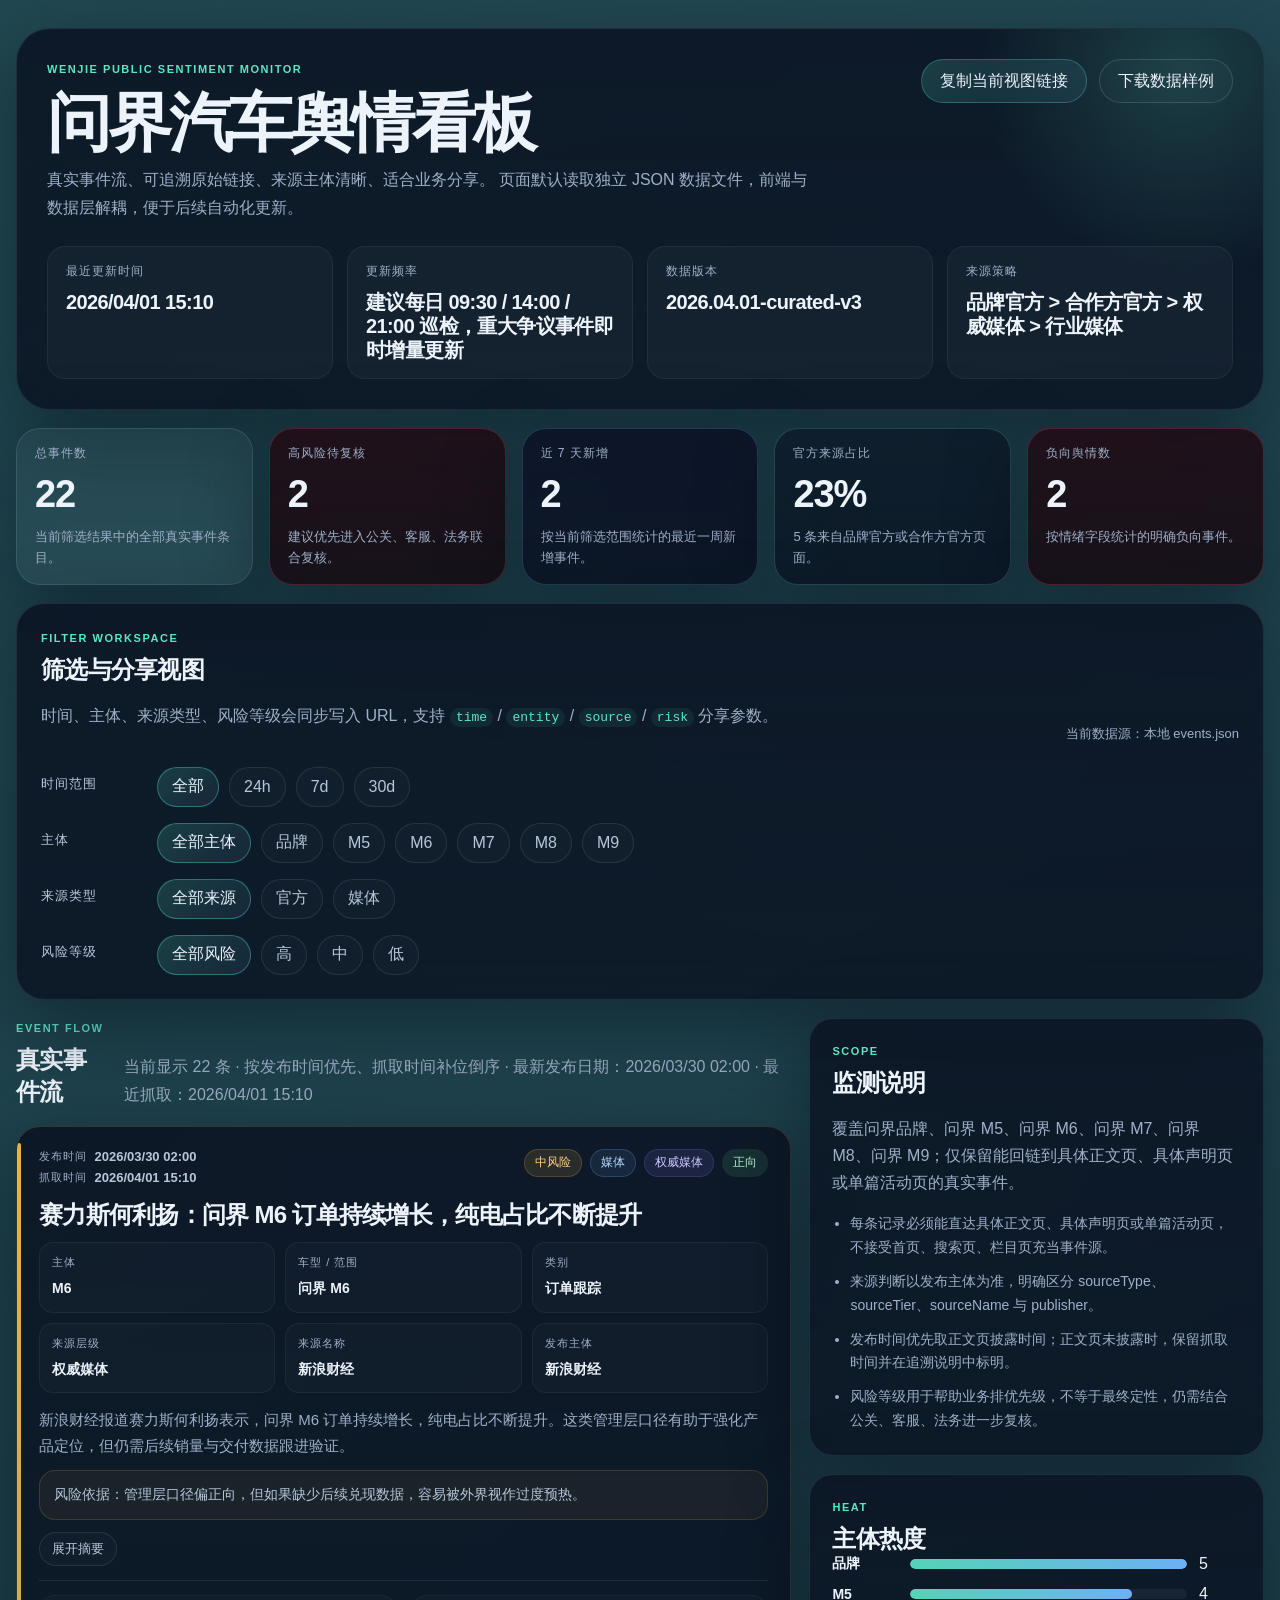
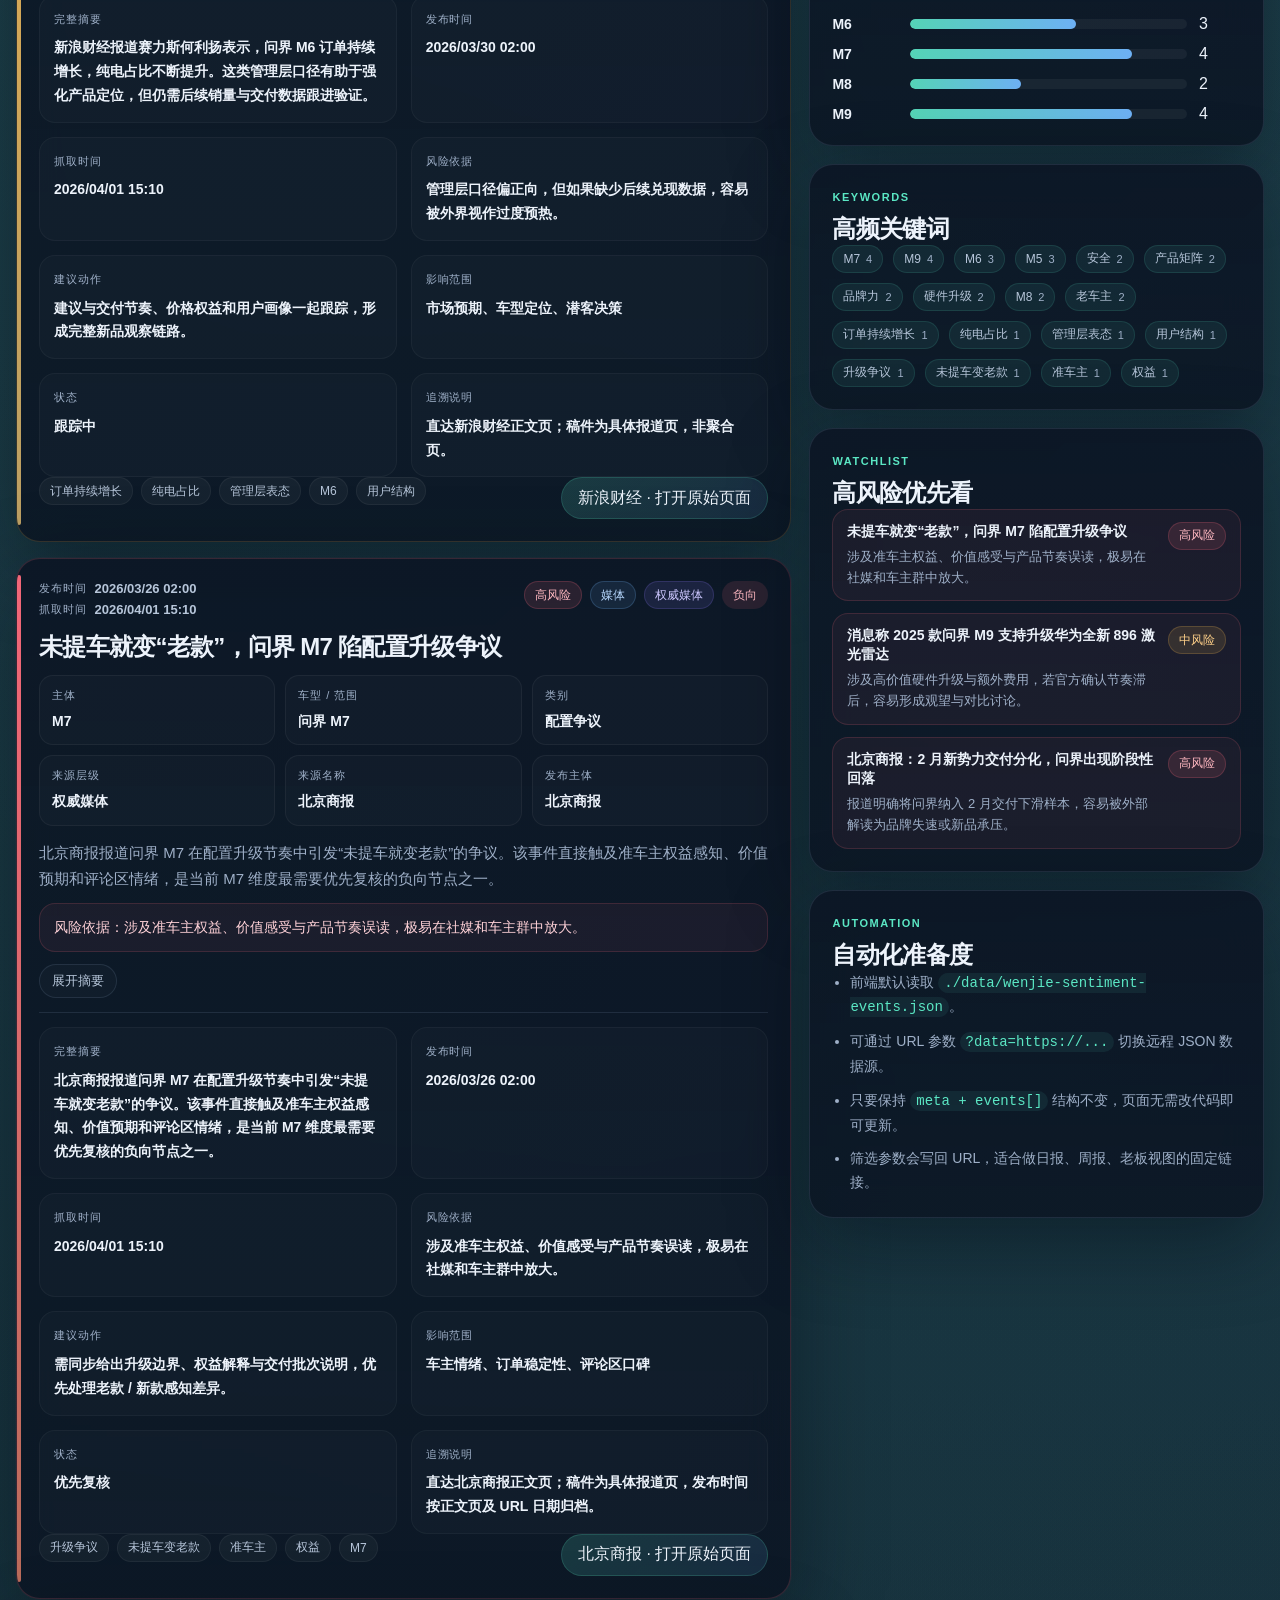
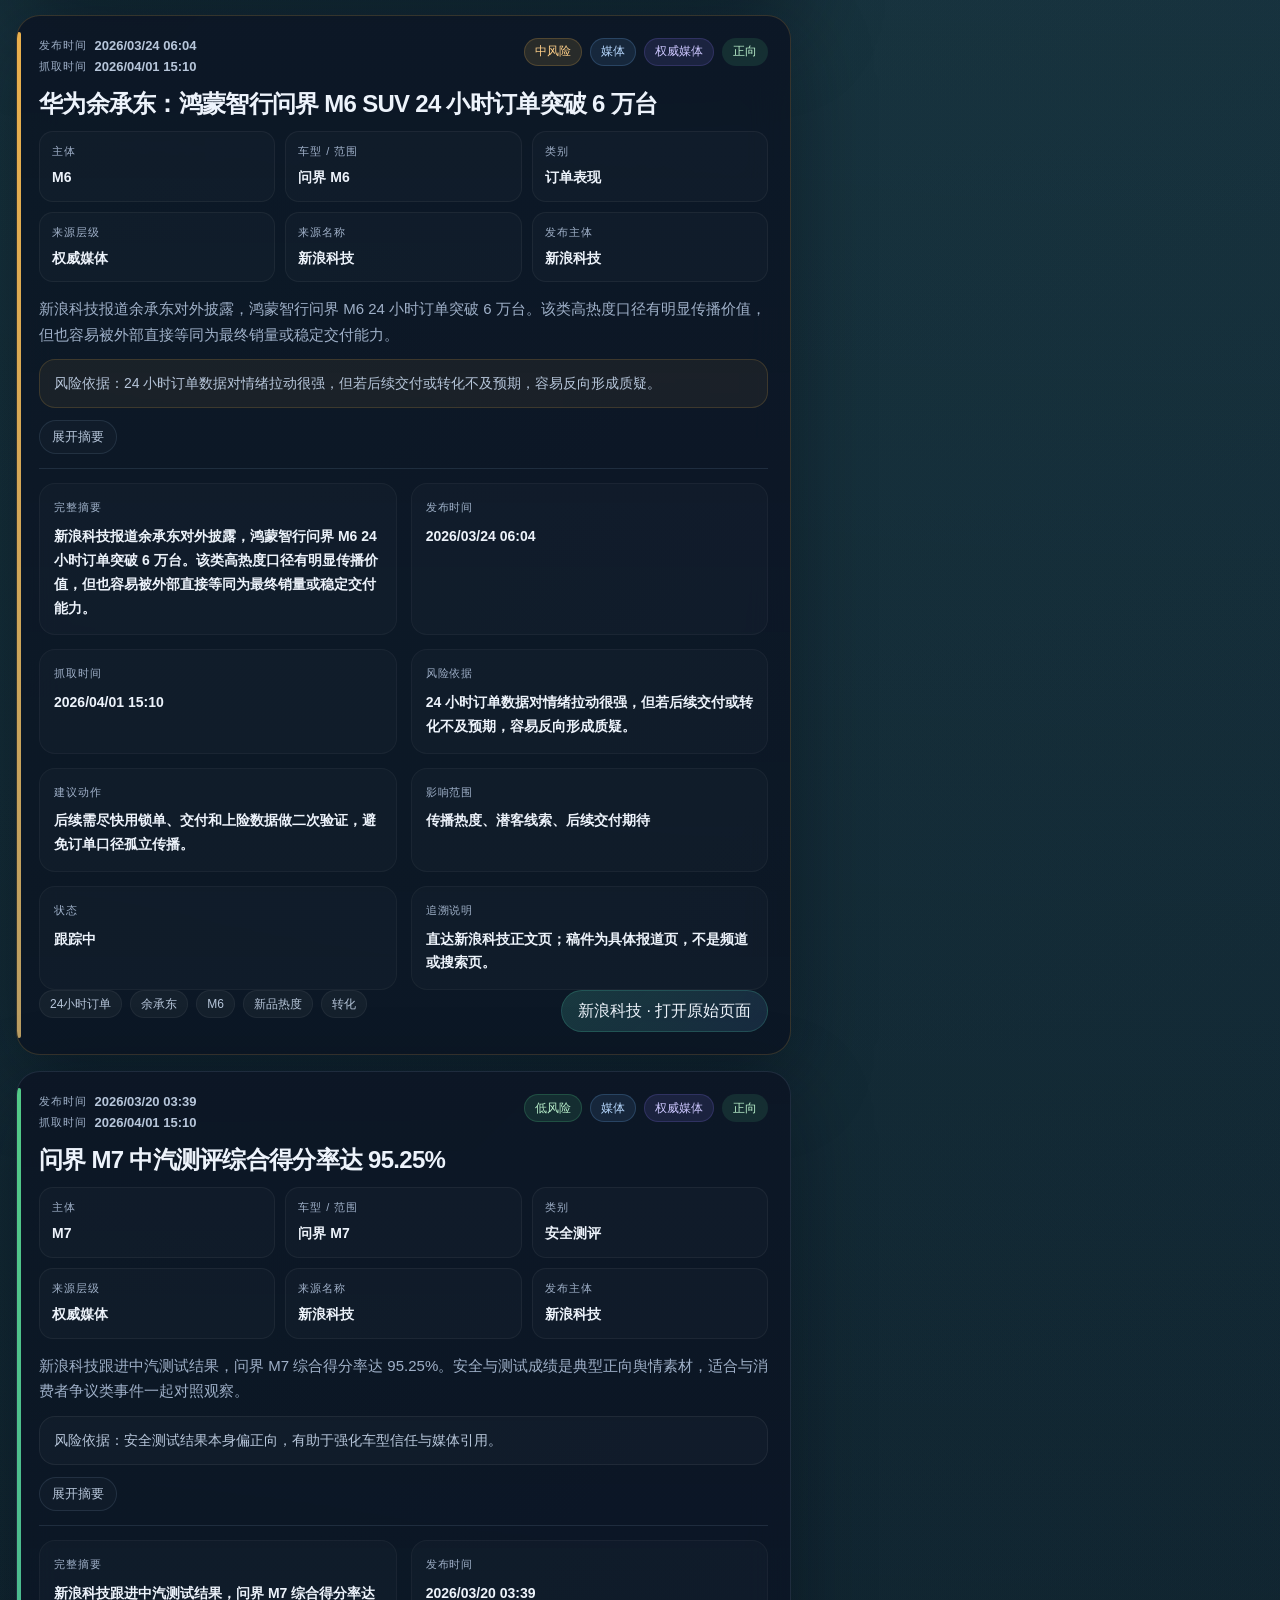
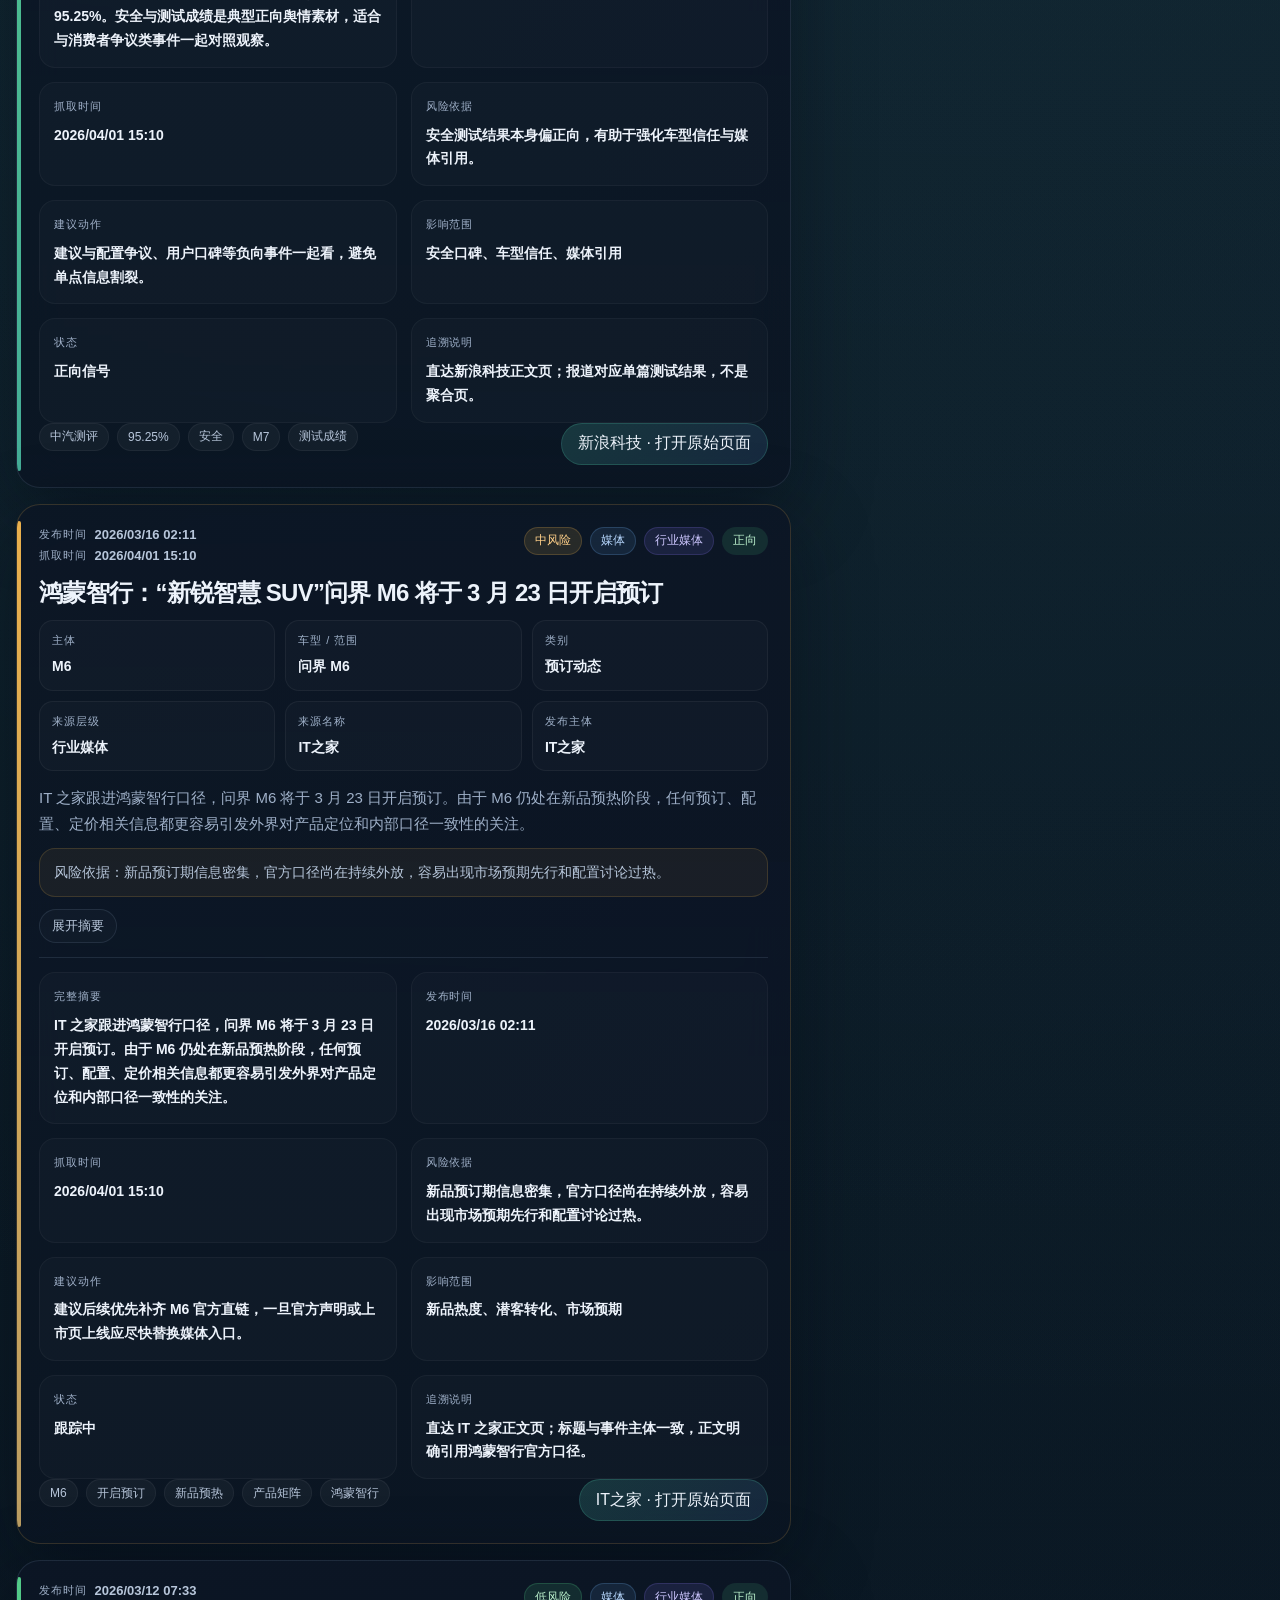
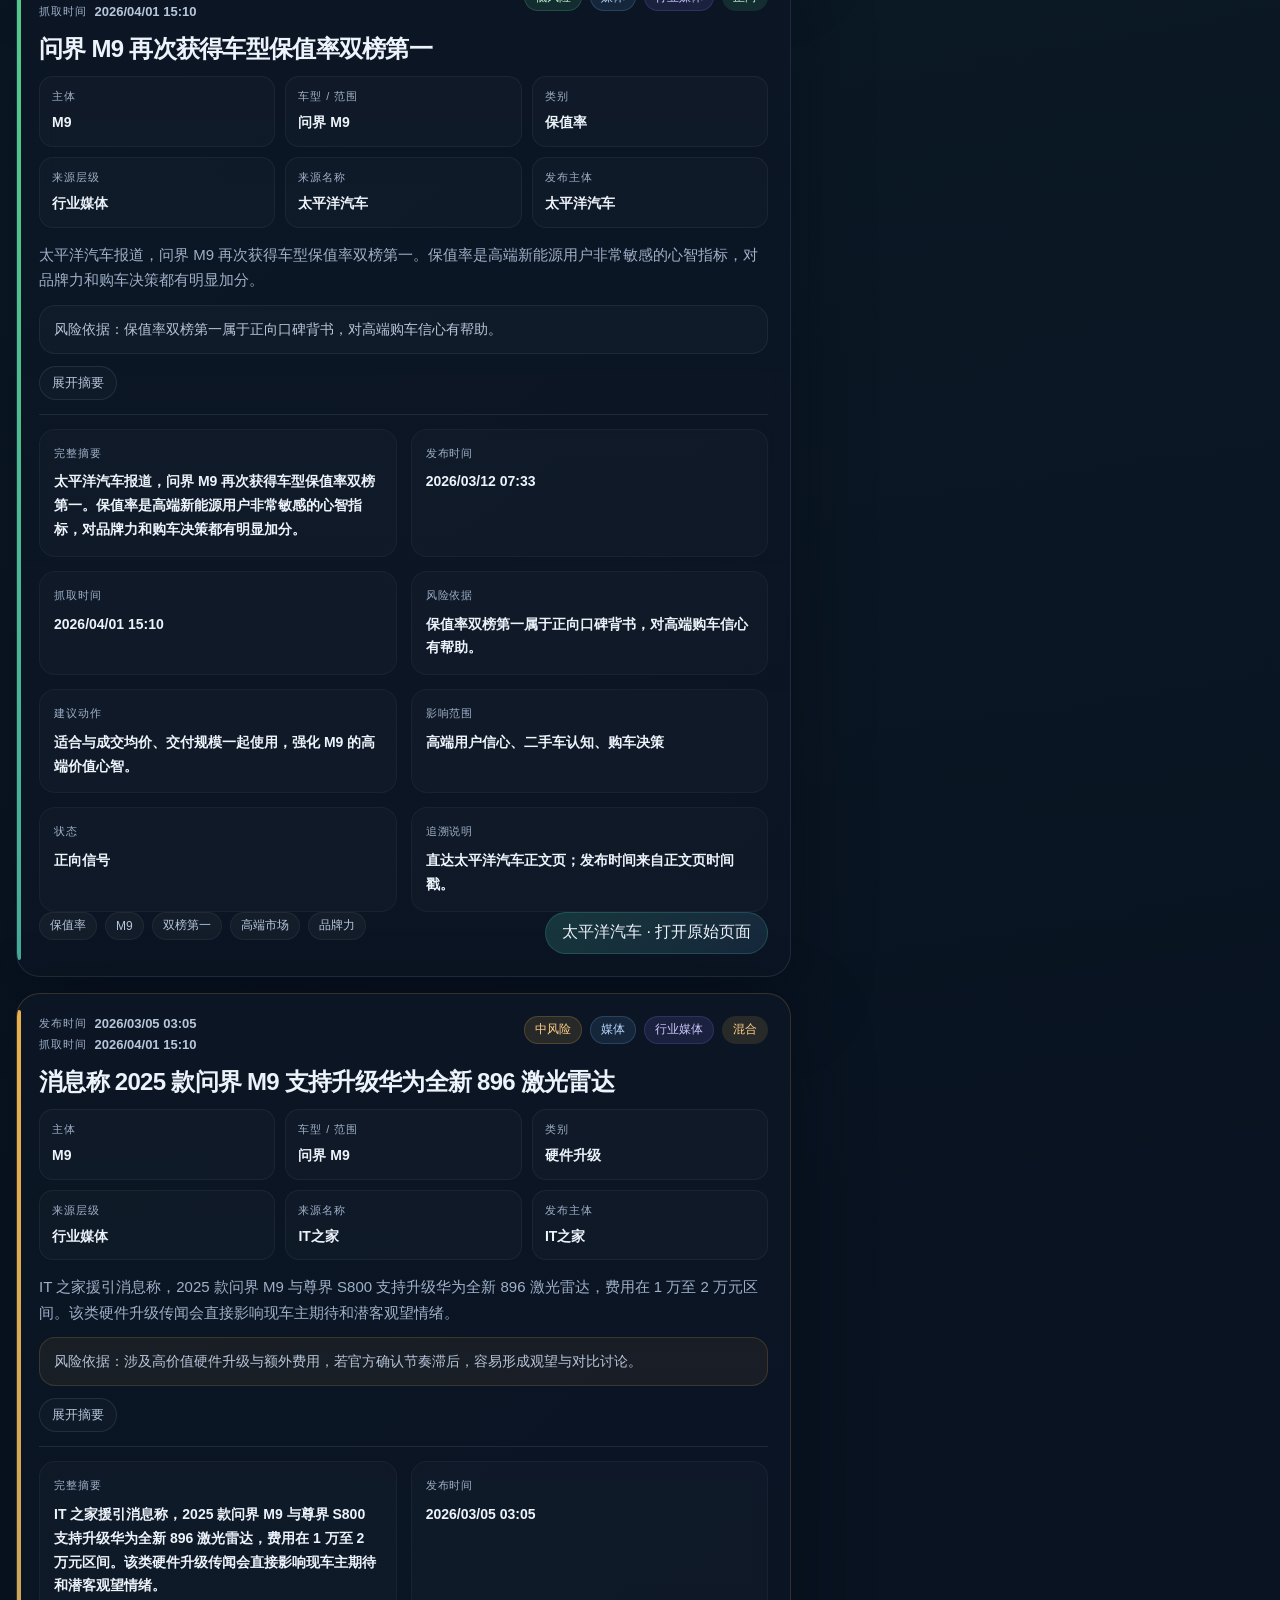
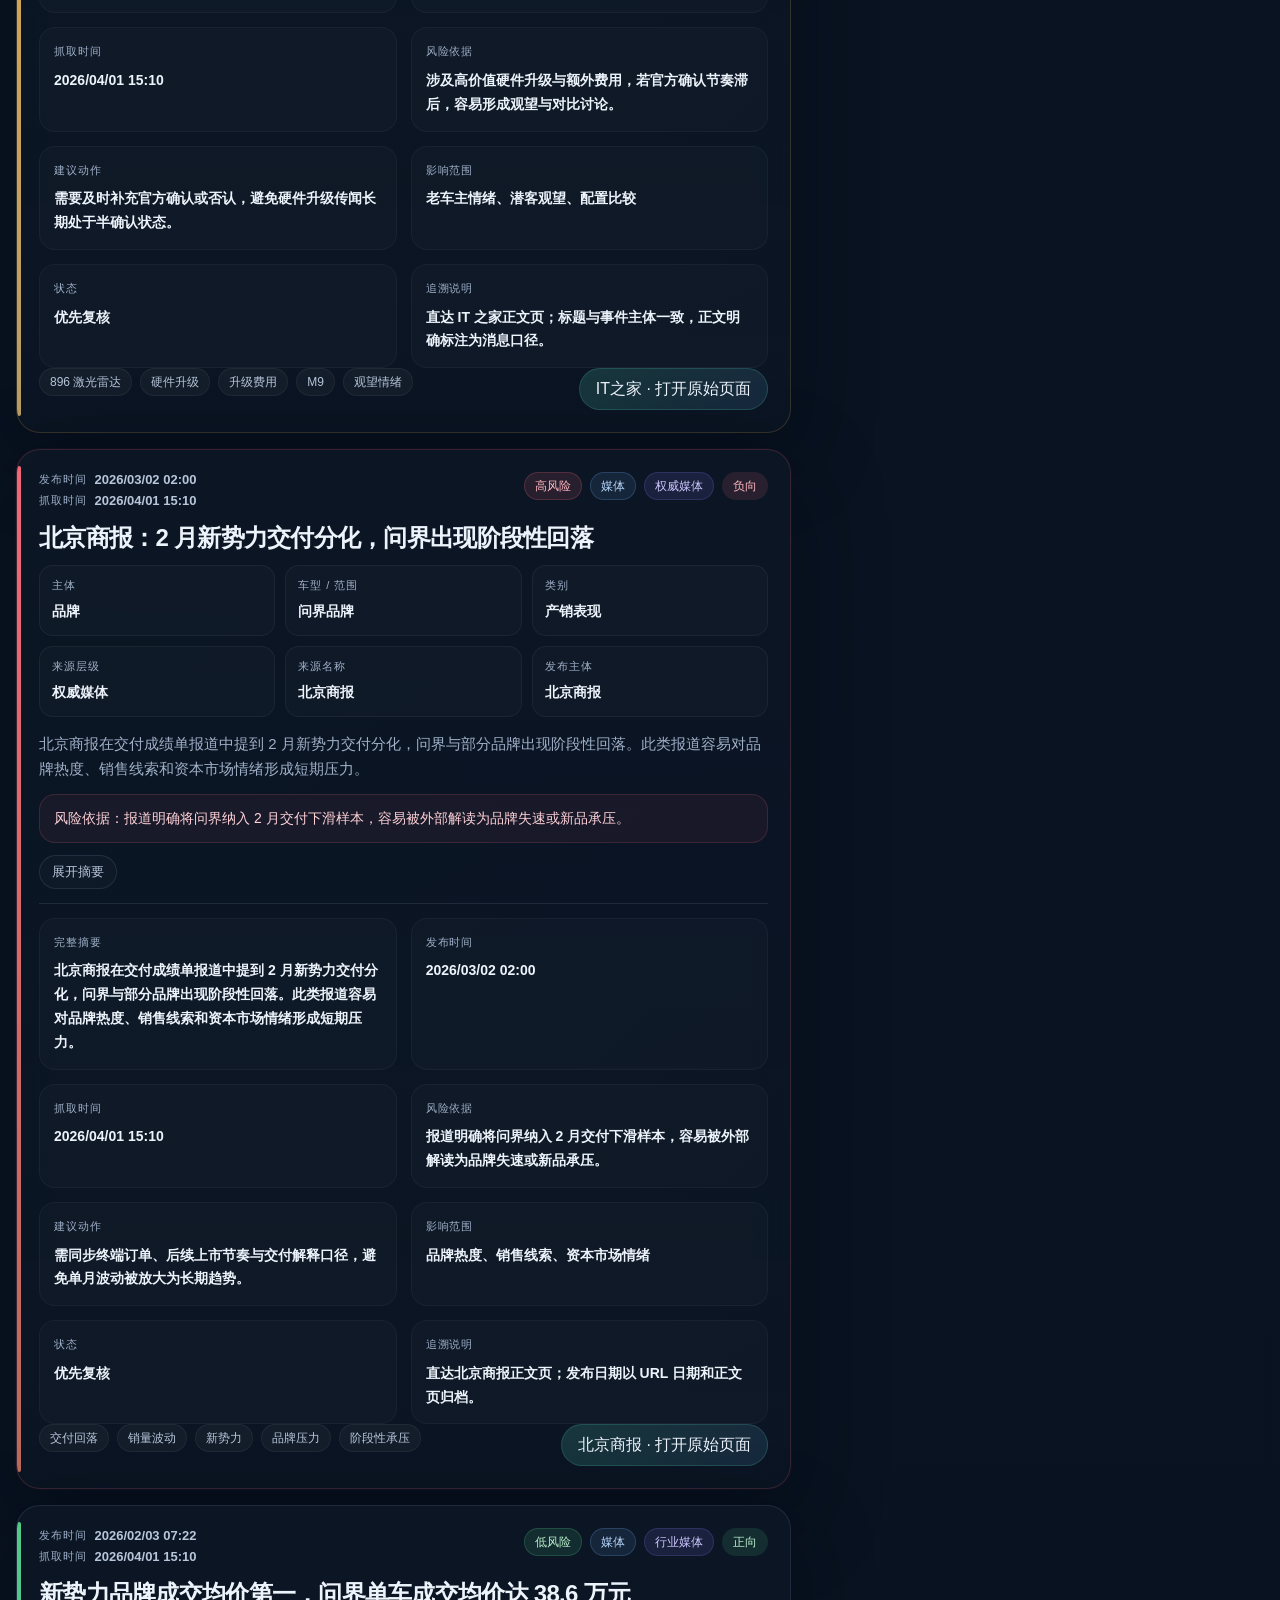
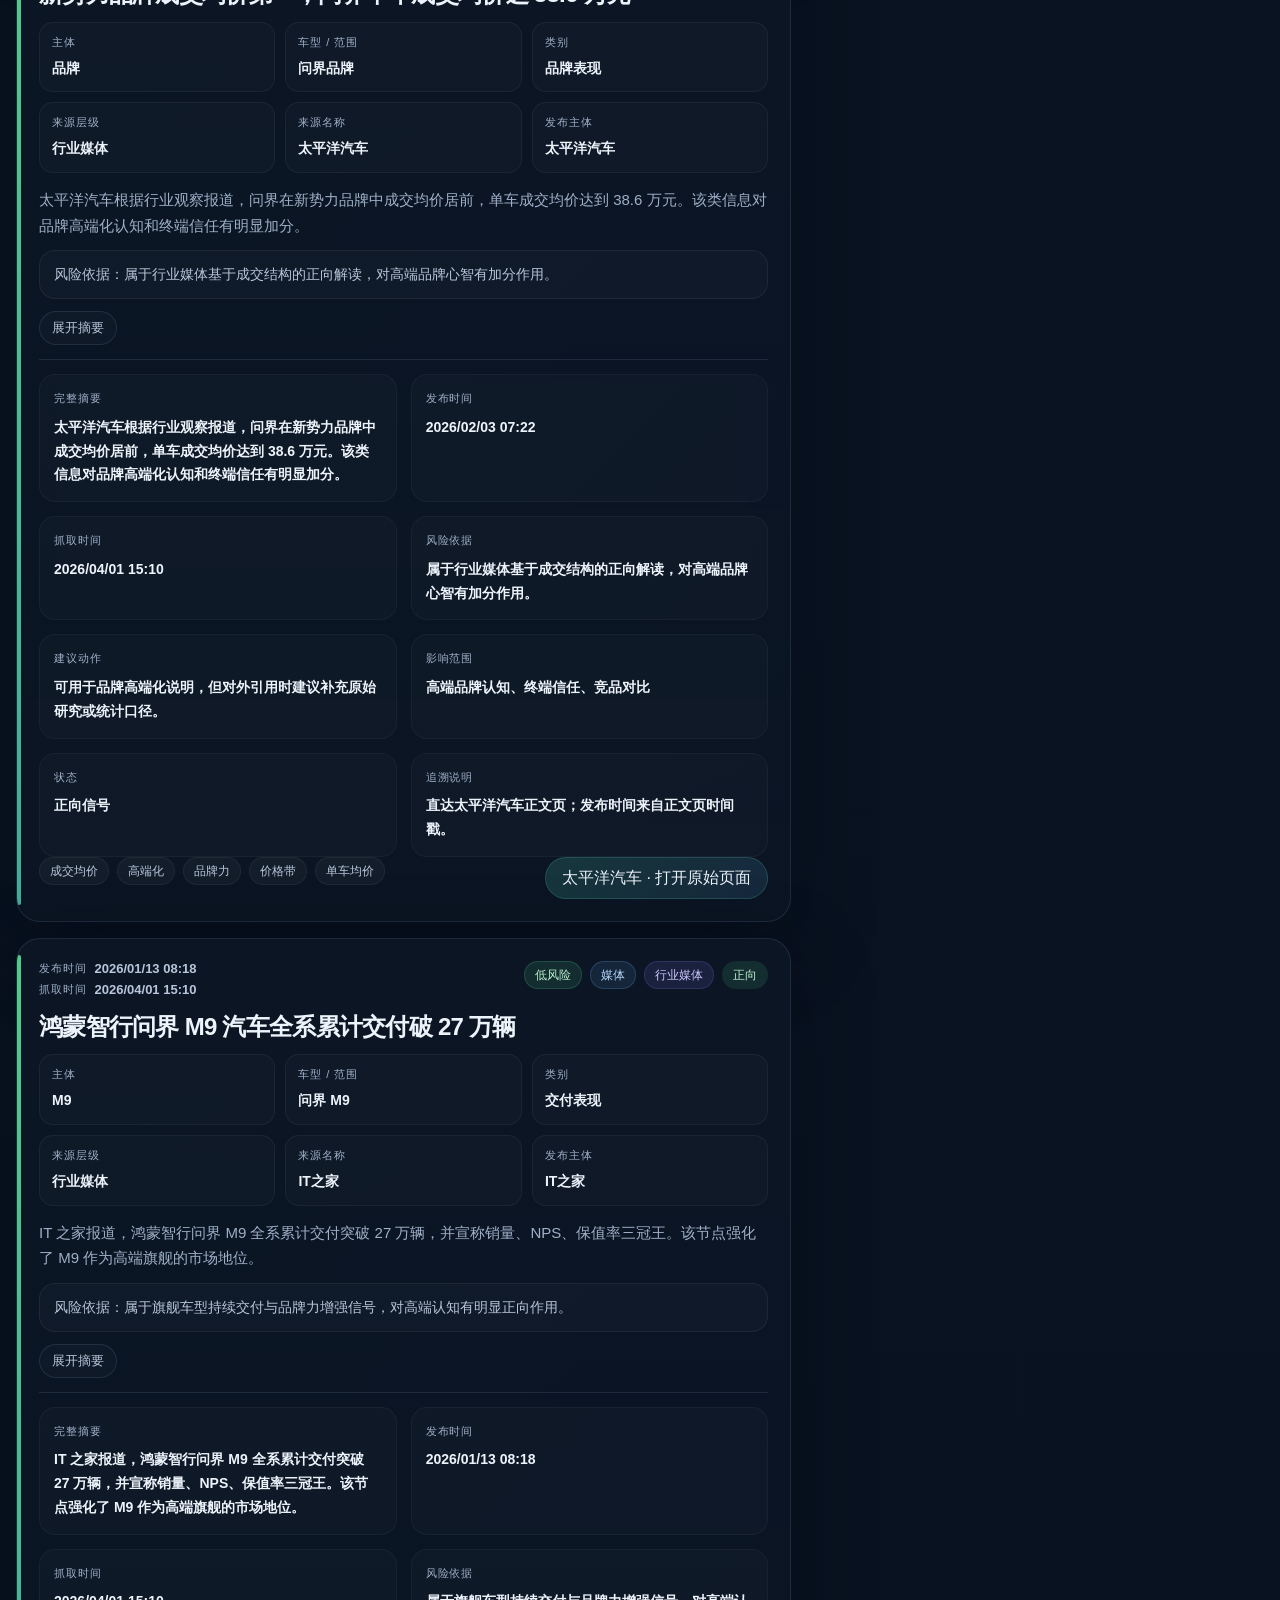
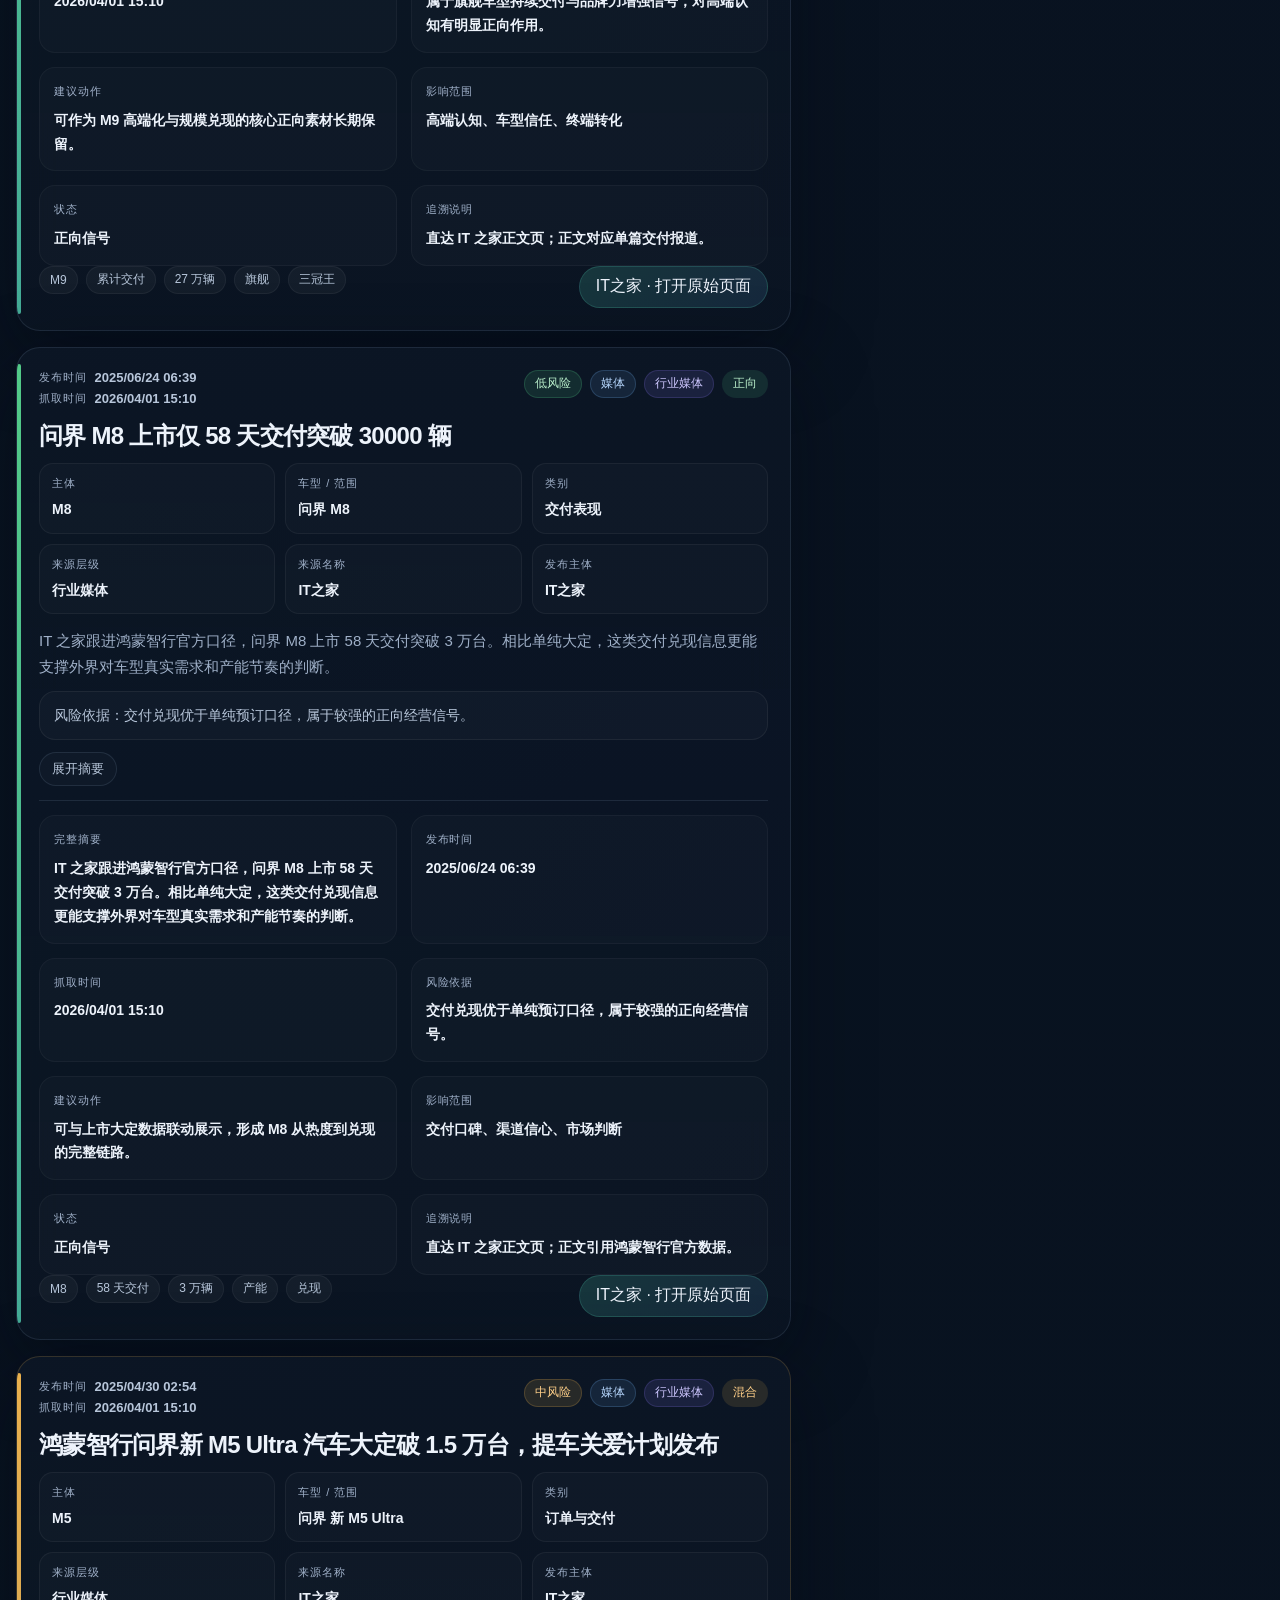
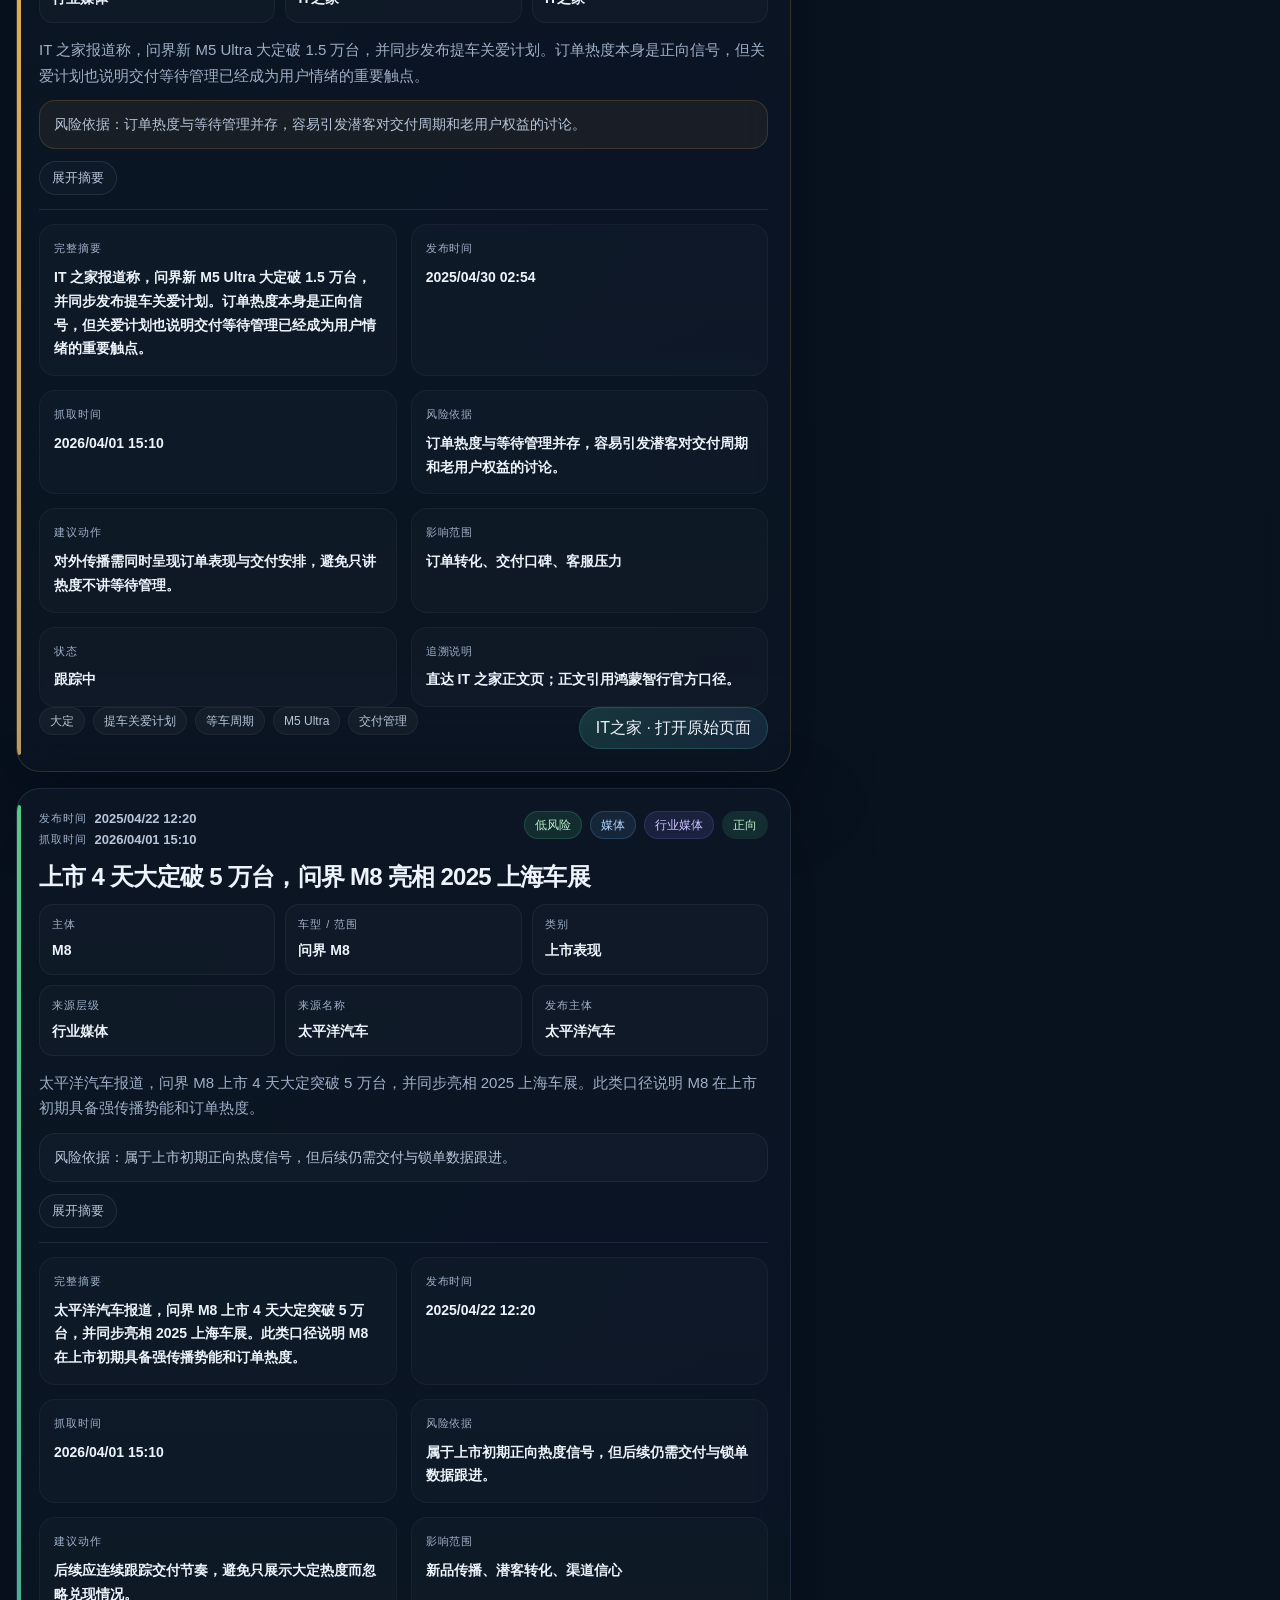
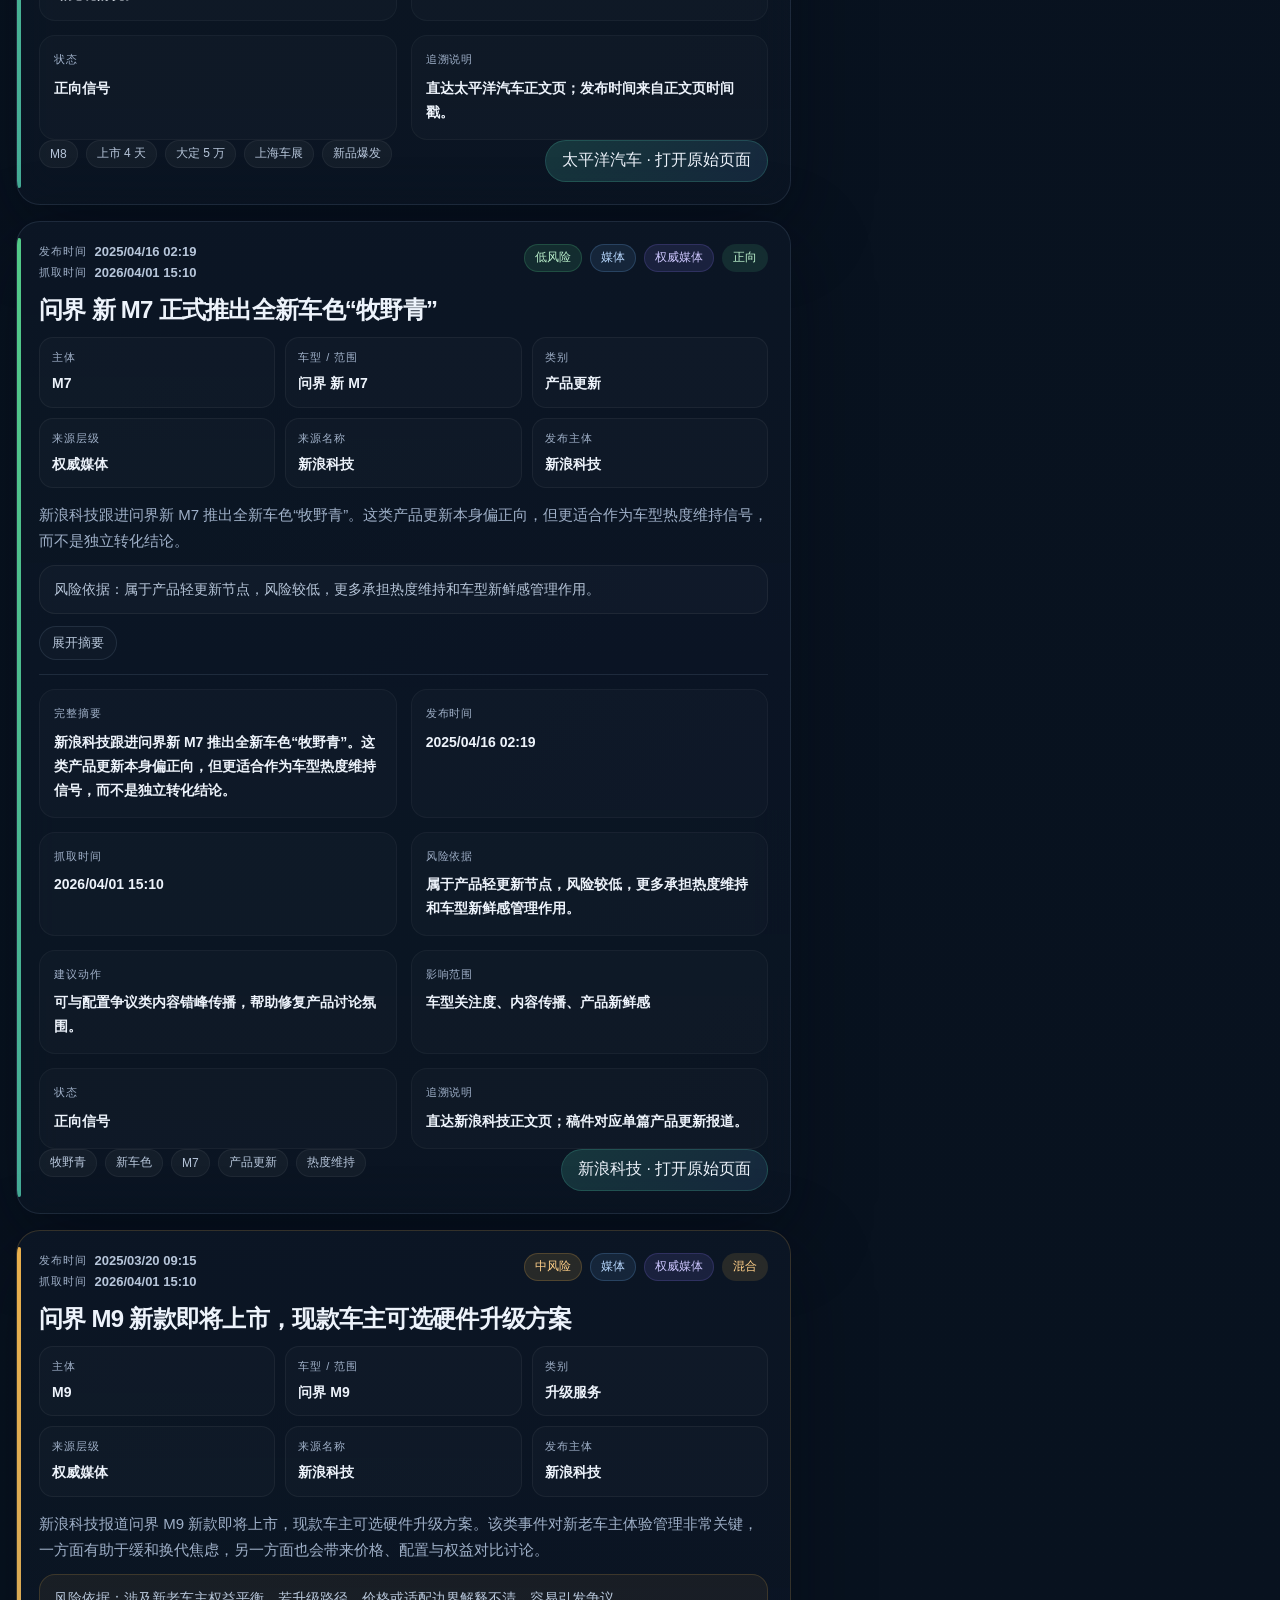
==== commit 930a8855: "feat: upgrade wenjie sentiment dashboard" ====
--- a/wenjie-sentiment-dashboard/index.html
+++ b/wenjie-sentiment-dashboard/index.html
@@ -10,728 +10,7 @@
   >
   <meta name="color-scheme" content="dark">
   <link rel="icon" href="data:image/svg+xml,%3Csvg xmlns='http://www.w3.org/2000/svg' viewBox='0 0 64 64'%3E%3Crect width='64' height='64' rx='18' fill='%23090f1c'/%3E%3Cpath d='M17 22h11c8.3 0 13 3.8 13 10.2 0 6.6-4.8 10.8-13.3 10.8H17zm9.9 15.1c4.6 0 7.2-1.8 7.2-4.9 0-3-2.5-4.7-7-4.7h-3.3v9.6z' fill='%23f5f7fb'/%3E%3Cpath d='M43 22h4l-6.1 20h-4z' fill='%235be7c4'/%3E%3C/svg%3E">
-  <style>
-:root {
-  --bg: #07111d;
-  --bg-soft: #0c1727;
-  --surface: rgba(11, 21, 36, 0.88);
-  --surface-strong: #101c2f;
-  --surface-soft: rgba(16, 28, 47, 0.72);
-  --line: rgba(151, 177, 214, 0.14);
-  --line-strong: rgba(151, 177, 214, 0.22);
-  --text: #edf3fb;
-  --muted: #9fb0c8;
-  --muted-strong: #b7c6da;
-  --brand: #5be7c4;
-  --brand-deep: #1abf9a;
-  --sky: #72b8ff;
-  --violet: #8e7dff;
-  --amber: #f5b84f;
-  --danger: #ff6b7d;
-  --positive: #56d48d;
-  --shadow: 0 24px 80px rgba(2, 8, 16, 0.42);
-  --radius-xl: 28px;
-  --radius-lg: 22px;
-  --radius-md: 16px;
-  --radius-sm: 12px;
-  --page-width: 1440px;
-  --font-display: "Avenir Next Condensed", "DIN Alternate", "PingFang SC", "Microsoft YaHei", sans-serif;
-  --font-body: "Avenir Next", "PingFang SC", "Microsoft YaHei", sans-serif;
-  --transition: 220ms ease;
-}
-
-* {
-  box-sizing: border-box;
-}
-
-html {
-  scroll-behavior: smooth;
-}
-
-body {
-  margin: 0;
-  min-height: 100vh;
-  color: var(--text);
-  font-family: var(--font-body);
-  background:
-    radial-gradient(circle at top left, rgba(91, 231, 196, 0.18), transparent 32%),
-    radial-gradient(circle at top right, rgba(114, 184, 255, 0.16), transparent 26%),
-    linear-gradient(180deg, #06101b 0%, #091321 34%, #07111d 100%);
-}
-
-body::before {
-  content: "";
-  position: fixed;
-  inset: 0;
-  pointer-events: none;
-  background-image:
-    linear-gradient(rgba(255, 255, 255, 0.03) 1px, transparent 1px),
-    linear-gradient(90deg, rgba(255, 255, 255, 0.03) 1px, transparent 1px);
-  background-size: 44px 44px;
-  opacity: 0.28;
-  mask-image: linear-gradient(180deg, rgba(0, 0, 0, 0.9), transparent 82%);
-}
-
-a {
-  color: inherit;
-  text-decoration: none;
-}
-
-button,
-input,
-select {
-  font: inherit;
-}
-
-code {
-  padding: 2px 6px;
-  border-radius: 999px;
-  color: var(--brand);
-  background: rgba(91, 231, 196, 0.08);
-}
-
-.page-shell {
-  width: min(calc(100% - 32px), var(--page-width));
-  margin: 0 auto;
-  padding: 28px 0 64px;
-  position: relative;
-  z-index: 1;
-}
-
-.masthead,
-.workspace,
-.side-panel,
-.event-card,
-.summary-card {
-  border: 1px solid var(--line);
-  background:
-    linear-gradient(180deg, rgba(11, 21, 36, 0.92), rgba(10, 19, 33, 0.86)),
-    linear-gradient(135deg, rgba(91, 231, 196, 0.08), rgba(114, 184, 255, 0.06));
-  box-shadow: var(--shadow);
-  backdrop-filter: blur(20px);
-}
-
-.masthead {
-  padding: 30px;
-  border-radius: 34px;
-  display: grid;
-  grid-template-columns: minmax(0, 1.35fr) auto;
-  gap: 24px;
-  align-items: start;
-  position: relative;
-  overflow: hidden;
-}
-
-.masthead::after {
-  content: "";
-  position: absolute;
-  width: 440px;
-  height: 440px;
-  right: -140px;
-  top: -180px;
-  border-radius: 50%;
-  background: radial-gradient(circle, rgba(91, 231, 196, 0.18), transparent 65%);
-}
-
-.eyebrow,
-.panel-kicker {
-  display: inline-flex;
-  align-items: center;
-  gap: 8px;
-  letter-spacing: 0.14em;
-  text-transform: uppercase;
-  font-size: 11px;
-  color: var(--brand);
-  font-weight: 700;
-}
-
-.masthead h1 {
-  margin: 16px 0 12px;
-  font-family: var(--font-display);
-  font-size: clamp(34px, 5vw, 64px);
-  line-height: 0.95;
-  letter-spacing: -0.05em;
-}
-
-.masthead p {
-  margin: 0;
-  max-width: 760px;
-  color: var(--muted);
-  font-size: 16px;
-  line-height: 1.75;
-}
-
-.masthead-actions {
-  display: flex;
-  flex-wrap: wrap;
-  justify-content: flex-end;
-  gap: 12px;
-  position: relative;
-  z-index: 1;
-}
-
-.action-button {
-  display: inline-flex;
-  justify-content: center;
-  align-items: center;
-  min-height: 44px;
-  padding: 0 18px;
-  border-radius: 999px;
-  border: 1px solid rgba(91, 231, 196, 0.28);
-  background: linear-gradient(135deg, rgba(91, 231, 196, 0.18), rgba(114, 184, 255, 0.08));
-  color: var(--text);
-  cursor: pointer;
-  transition: transform var(--transition), border-color var(--transition), background var(--transition);
-}
-
-.action-button:hover,
-.chip-button:hover,
-.filter-button:hover,
-.toggle-summary:hover,
-.origin-link:hover {
-  transform: translateY(-1px);
-}
-
-.action-button.secondary {
-  border-color: var(--line-strong);
-  background: rgba(255, 255, 255, 0.02);
-}
-
-.masthead-meta {
-  grid-column: 1 / -1;
-  display: grid;
-  grid-template-columns: repeat(4, minmax(0, 1fr));
-  gap: 14px;
-}
-
-.meta-tile,
-.summary-card {
-  padding: 16px 18px;
-  border-radius: 18px;
-  background: rgba(255, 255, 255, 0.03);
-  border: 1px solid rgba(255, 255, 255, 0.05);
-}
-
-.meta-tile span,
-.summary-card span {
-  display: block;
-  margin-bottom: 10px;
-  font-size: 12px;
-  letter-spacing: 0.08em;
-  text-transform: uppercase;
-  color: var(--muted);
-}
-
-.meta-tile strong,
-.summary-card strong {
-  font-size: 20px;
-  line-height: 1.2;
-  letter-spacing: -0.03em;
-}
-
-.summary-strip {
-  margin-top: 18px;
-  display: grid;
-  grid-template-columns: repeat(4, minmax(0, 1fr));
-  gap: 16px;
-}
-
-.summary-card {
-  border-radius: 24px;
-}
-
-.summary-card strong {
-  font-family: var(--font-display);
-  font-size: 38px;
-}
-
-.summary-card p {
-  margin: 10px 0 0;
-  color: var(--muted);
-  font-size: 13px;
-  line-height: 1.55;
-}
-
-.workspace {
-  margin-top: 18px;
-  padding: 24px;
-  border-radius: 28px;
-}
-
-.workspace-top,
-.section-head {
-  display: flex;
-  justify-content: space-between;
-  gap: 16px;
-  align-items: end;
-}
-
-.section-head.compact {
-  align-items: start;
-}
-
-.panel-title-block h2,
-.section-head h2,
-.section-head h3 {
-  margin: 8px 0 0;
-  font-size: 24px;
-  letter-spacing: -0.03em;
-}
-
-.panel-title-block p,
-.data-source-note,
-.list-meta,
-.policy-note,
-.event-summary,
-.event-detail,
-.plain-list,
-.empty-state,
-.loading-state {
-  color: var(--muted);
-  line-height: 1.7;
-}
-
-.data-source-note {
-  max-width: 420px;
-  text-align: right;
-  font-size: 13px;
-}
-
-.filter-groups {
-  display: grid;
-  gap: 16px;
-  margin-top: 22px;
-}
-
-.filter-group {
-  display: grid;
-  grid-template-columns: 100px minmax(0, 1fr);
-  gap: 16px;
-  align-items: start;
-}
-
-.filter-label {
-  padding-top: 8px;
-  font-size: 13px;
-  letter-spacing: 0.08em;
-  text-transform: uppercase;
-  color: var(--muted-strong);
-}
-
-.filter-options {
-  display: flex;
-  flex-wrap: wrap;
-  gap: 10px;
-}
-
-.filter-button,
-.chip-button,
-.toggle-summary {
-  display: inline-flex;
-  align-items: center;
-  justify-content: center;
-  min-height: 40px;
-  padding: 0 14px;
-  border-radius: 999px;
-  border: 1px solid var(--line);
-  background: rgba(255, 255, 255, 0.02);
-  color: var(--muted-strong);
-  cursor: pointer;
-  transition: all var(--transition);
-}
-
-.filter-button.is-active,
-.chip-button.is-active {
-  color: var(--text);
-  border-color: rgba(91, 231, 196, 0.36);
-  background: linear-gradient(135deg, rgba(91, 231, 196, 0.18), rgba(114, 184, 255, 0.08));
-}
-
-.content-grid {
-  display: grid;
-  grid-template-columns: minmax(0, 1.45fr) minmax(320px, 0.85fr);
-  gap: 18px;
-  margin-top: 18px;
-}
-
-.main-column,
-.side-column {
-  min-width: 0;
-}
-
-.side-column {
-  display: grid;
-  gap: 18px;
-  align-content: start;
-}
-
-.side-panel {
-  padding: 22px;
-  border-radius: 24px;
-}
-
-.event-list {
-  display: grid;
-  gap: 16px;
-  margin-top: 18px;
-}
-
-.event-card {
-  padding: 22px;
-  border-radius: 24px;
-}
-
-.event-card-top,
-.event-footer,
-.watch-item {
-  display: flex;
-  justify-content: space-between;
-  gap: 12px;
-  align-items: start;
-}
-
-.event-time {
-  color: var(--muted);
-  font-size: 13px;
-}
-
-.event-badges,
-.event-keywords {
-  display: flex;
-  flex-wrap: wrap;
-  gap: 8px;
-  justify-content: flex-end;
-}
-
-.badge,
-.keyword {
-  display: inline-flex;
-  align-items: center;
-  min-height: 28px;
-  padding: 0 10px;
-  border-radius: 999px;
-  font-size: 12px;
-  border: 1px solid transparent;
-  white-space: nowrap;
-}
-
-.badge-risk-high {
-  background: rgba(255, 107, 125, 0.12);
-  color: #ffb8c1;
-  border-color: rgba(255, 107, 125, 0.2);
-}
-
-.badge-risk-medium {
-  background: rgba(245, 184, 79, 0.12);
-  color: #ffd089;
-  border-color: rgba(245, 184, 79, 0.2);
-}
-
-.badge-risk-low {
-  background: rgba(86, 212, 141, 0.12);
-  color: #baf0cc;
-  border-color: rgba(86, 212, 141, 0.2);
-}
-
-.badge-source-official {
-  background: rgba(91, 231, 196, 0.1);
-  color: var(--brand);
-  border-color: rgba(91, 231, 196, 0.2);
-}
-
-.badge-source-media {
-  background: rgba(114, 184, 255, 0.1);
-  color: #b8d9ff;
-  border-color: rgba(114, 184, 255, 0.2);
-}
-
-.badge-sentiment-negative {
-  background: rgba(255, 107, 125, 0.12);
-  color: #ffb8c1;
-}
-
-.badge-sentiment-mixed {
-  background: rgba(245, 184, 79, 0.12);
-  color: #ffd089;
-}
-
-.badge-sentiment-positive {
-  background: rgba(86, 212, 141, 0.12);
-  color: #baf0cc;
-}
-
-.badge-sentiment-neutral {
-  background: rgba(255, 255, 255, 0.06);
-  color: var(--muted-strong);
-}
-
-.badge-tier {
-  background: rgba(142, 125, 255, 0.12);
-  color: #cdc7ff;
-  border-color: rgba(142, 125, 255, 0.18);
-}
-
-.event-title {
-  margin: 14px 0 12px;
-  font-size: 24px;
-  line-height: 1.3;
-  letter-spacing: -0.03em;
-}
-
-.event-meta-grid {
-  display: grid;
-  grid-template-columns: repeat(4, minmax(0, 1fr));
-  gap: 10px;
-  margin-bottom: 14px;
-}
-
-.event-meta-cell {
-  padding: 12px;
-  border-radius: 14px;
-  border: 1px solid rgba(255, 255, 255, 0.05);
-  background: rgba(255, 255, 255, 0.02);
-}
-
-.event-meta-cell span {
-  display: block;
-  margin-bottom: 8px;
-  font-size: 11px;
-  text-transform: uppercase;
-  letter-spacing: 0.08em;
-  color: var(--muted);
-}
-
-.event-meta-cell strong {
-  display: block;
-  font-size: 14px;
-  line-height: 1.55;
-}
-
-.event-summary {
-  margin: 0;
-  font-size: 15px;
-}
-
-.toggle-summary {
-  margin-top: 12px;
-  min-height: 34px;
-  padding: 0 12px;
-  font-size: 13px;
-}
-
-.event-detail {
-  margin-top: 14px;
-  padding-top: 14px;
-  border-top: 1px solid var(--line);
-  display: grid;
-  grid-template-columns: repeat(2, minmax(0, 1fr));
-  gap: 14px;
-  font-size: 14px;
-}
-
-.detail-item {
-  padding: 14px;
-  border-radius: 16px;
-  background: rgba(255, 255, 255, 0.02);
-  border: 1px solid rgba(255, 255, 255, 0.04);
-}
-
-.detail-item span {
-  display: block;
-  margin-bottom: 8px;
-  font-size: 11px;
-  letter-spacing: 0.08em;
-  text-transform: uppercase;
-  color: var(--muted);
-}
-
-.detail-item strong {
-  display: block;
-  color: var(--text);
-  font-size: 14px;
-  line-height: 1.7;
-  white-space: pre-line;
-}
-
-.origin-link {
-  display: inline-flex;
-  align-items: center;
-  justify-content: center;
-  min-height: 42px;
-  padding: 0 16px;
-  border-radius: 999px;
-  color: var(--text);
-  background: linear-gradient(135deg, rgba(91, 231, 196, 0.16), rgba(114, 184, 255, 0.12));
-  border: 1px solid rgba(91, 231, 196, 0.18);
-}
-
-.keyword {
-  border-color: rgba(255, 255, 255, 0.05);
-  background: rgba(255, 255, 255, 0.04);
-  color: var(--muted-strong);
-}
-
-.stat-list,
-.watch-list {
-  display: grid;
-  gap: 12px;
-}
-
-.stat-row {
-  display: grid;
-  grid-template-columns: 66px minmax(0, 1fr) 42px;
-  gap: 12px;
-  align-items: center;
-}
-
-.stat-row strong,
-.watch-item strong {
-  font-size: 14px;
-}
-
-.bar-track {
-  height: 10px;
-  border-radius: 999px;
-  overflow: hidden;
-  background: rgba(255, 255, 255, 0.05);
-}
-
-.bar-fill {
-  height: 100%;
-  border-radius: inherit;
-  background: linear-gradient(90deg, rgba(91, 231, 196, 0.9), rgba(114, 184, 255, 0.95));
-}
-
-.keyword-cloud {
-  display: flex;
-  flex-wrap: wrap;
-  gap: 10px;
-}
-
-.keyword-cloud .keyword {
-  background: rgba(91, 231, 196, 0.08);
-  border-color: rgba(91, 231, 196, 0.12);
-}
-
-.keyword-cloud .keyword span {
-  margin-left: 6px;
-  color: var(--muted);
-  font-size: 11px;
-}
-
-.plain-list {
-  margin: 0;
-  padding-left: 18px;
-  font-size: 14px;
-}
-
-.plain-list li + li {
-  margin-top: 10px;
-}
-
-.watch-item {
-  padding: 12px 14px;
-  border-radius: 16px;
-  border: 1px solid rgba(255, 107, 125, 0.16);
-  background: rgba(255, 107, 125, 0.06);
-}
-
-.watch-item p {
-  margin: 6px 0 0;
-  color: var(--muted);
-  font-size: 13px;
-  line-height: 1.6;
-}
-
-.empty-state,
-.loading-state {
-  padding: 28px;
-  border-radius: 24px;
-  text-align: center;
-  border: 1px dashed var(--line-strong);
-  background: rgba(255, 255, 255, 0.02);
-}
-
-.toast {
-  position: fixed;
-  right: 18px;
-  bottom: 18px;
-  z-index: 30;
-  min-width: 220px;
-  padding: 12px 14px;
-  border-radius: 16px;
-  background: rgba(11, 21, 36, 0.96);
-  border: 1px solid rgba(91, 231, 196, 0.22);
-  color: var(--text);
-  box-shadow: var(--shadow);
-}
-
-@media (max-width: 1180px) {
-  .content-grid,
-  .masthead {
-    grid-template-columns: 1fr;
-  }
-
-  .masthead-actions {
-    justify-content: flex-start;
-  }
-
-  .masthead-meta,
-  .summary-strip,
-  .event-meta-grid {
-    grid-template-columns: repeat(2, minmax(0, 1fr));
-  }
-
-  .data-source-note {
-    text-align: left;
-  }
-}
-
-@media (max-width: 760px) {
-  .page-shell {
-    width: min(calc(100% - 20px), var(--page-width));
-    padding: 18px 0 42px;
-  }
-
-  .masthead,
-  .workspace,
-  .side-panel,
-  .event-card {
-    padding: 18px;
-    border-radius: 22px;
-  }
-
-  .summary-strip,
-  .masthead-meta,
-  .event-meta-grid,
-  .event-detail {
-    grid-template-columns: 1fr;
-  }
-
-  .filter-group {
-    grid-template-columns: 1fr;
-    gap: 8px;
-  }
-
-  .workspace-top,
-  .section-head,
-  .event-card-top,
-  .event-footer,
-  .watch-item {
-    flex-direction: column;
-    align-items: stretch;
-  }
-
-  .event-badges,
-  .event-keywords {
-    justify-content: flex-start;
-  }
-
-  .stat-row {
-    grid-template-columns: 56px minmax(0, 1fr) 36px;
-  }
-}
-  </style>
+  <link rel="stylesheet" href="./style.css">
 </head>
 <body>
   <div class="page-shell">
@@ -745,7 +24,7 @@
         </p>
       </div>
       <div class="masthead-actions">
-        <button id="copyShareButton" class="action-button" type="button">复制分享链接</button>
+        <button id="copyShareButton" class="action-button" type="button">复制当前视图链接</button>
         <a id="downloadDataLink" class="action-button secondary" href="./data/wenjie-sentiment-events.json" download>
           下载数据样例
         </a>
@@ -777,7 +56,11 @@
         <div class="panel-title-block">
           <span class="panel-kicker">Filter Workspace</span>
           <h2>筛选与分享视图</h2>
-          <p>时间、主体、来源类型、风险等级会同步写入 URL，方便直接分享当前视图。</p>
+          <p>
+            时间、主体、来源类型、风险等级会同步写入 URL，支持
+            <code>time</code> / <code>entity</code> / <code>source</code> / <code>risk</code>
+            分享参数。
+          </p>
         </div>
         <div class="data-source-note" id="dataSourceNote"></div>
       </div>
@@ -865,6 +148,7 @@
       <h3 class="event-title"></h3>
       <div class="event-meta-grid"></div>
       <p class="event-summary"></p>
+      <p class="event-risk-reason"></p>
       <button class="toggle-summary" type="button" aria-expanded="false">展开摘要</button>
       <div class="event-detail" hidden></div>
       <div class="event-footer">
@@ -874,614 +158,6 @@
     </article>
   </template>
 
-  <script>
-window.__WENJIE_DATA__ = {"meta":{"title":"问界汽车舆情看板","updatedAt":"2026-04-01T18:00:00+08:00","updateFrequency":"建议每日 09:30 / 14:00 / 21:00 巡检，重大事件可随时增量更新","sourcePolicy":"品牌官方 > 合作方官方 > 权威媒体 > 行业媒体","scope":"覆盖问界品牌、问界 M5、问界 M6、问界 M7、问界 M8、问界 M9；每条记录必须回链至具体正文页、具体声明页或具体车型页。","version":"2026.04.01-sample-v2"},"events":[{"id":"brand-yinwang-investment-20240825","publishedAt":"2024-08-25T10:00:00+08:00","capturedAt":"2026-04-01T18:00:00+08:00","entity":"brand","model":"问界品牌","title":"华为与赛力斯签署投资引望协议，品牌协同预期继续加深","summary":"华为官网披露与赛力斯签署投资引望协议，强化智能汽车业务协同。对问界品牌而言，这类合作信息更偏长期正向信号，影响点在资本协同、技术协同和市场信心，而非短期销量。","category":"合作动态","sentiment":"positive","riskLevel":"low","riskReason":"属于合作深化类官方信息，更多是中长期品牌信号，对短期舆情风险贡献较低。","sourceType":"official","sourceTier":"合作方官方","sourceName":"华为官网","publisher":"华为","url":"https://www.huawei.com/cn/news/2024/8/huawei-seres-signing-ceremony/","keywords":["引望","华为","赛力斯","股权合作","技术协同"],"impactScope":"品牌合作预期、资本协同认知、生态稳定性","status":"archived","traceability":"直达华为官网新闻正文页；发布时间来自页面披露。","suggestedAction":"可在品牌合作与资本协同板块长期保留，作为问界品牌背书型素材。"},{"id":"brand-digitalpower-cooperation-20240104","publishedAt":"2024-01-04T10:00:00+08:00","capturedAt":"2026-04-01T18:00:00+08:00","entity":"brand","model":"问界品牌","title":"赛力斯集团与华为数字能源达成全面战略合作","summary":"华为数字能源发布合作新闻，聚焦超级工厂、绿色低碳与数字能源体系，对问界品牌属于供应链和智能制造能力层面的正向信号。","category":"合作动态","sentiment":"positive","riskLevel":"low","riskReason":"合作内容偏底层能力建设，舆情层面多为正向品牌背书。","sourceType":"official","sourceTier":"合作方官方","sourceName":"华为数字能源","publisher":"华为数字能源","url":"https://digitalpower.huawei.com/cn/news-driveone/2025.html","keywords":["数字能源","超级工厂","低碳","智能制造","合作"],"impactScope":"制造能力、产业链信任、ESG 形象","status":"archived","traceability":"直达华为数字能源新闻正文页；发布时间来自页面披露。","suggestedAction":"适合作为制造与绿色能力的长期官方背书，放在品牌页或侧栏说明。"},{"id":"brand-nps-rank-20260106","publishedAt":"2026-01-06T16:13:00+08:00","capturedAt":"2026-04-01T18:00:00+08:00","entity":"brand","model":"问界品牌","title":"杰兰路报告显示问界品牌发展信心指数与净推荐值继续领跑","summary":"围绕杰兰路 2025 下半年新能源汽车品牌健康研究，问界品牌在净推荐值和品牌发展信心指数上继续保持领先，属于品牌口碑与高端化认知的正向样本。","category":"口碑研究","sentiment":"positive","riskLevel":"low","riskReason":"第三方研究型信号偏正向，对高端品牌心智有加分作用。","sourceType":"media","sourceTier":"行业媒体","sourceName":"网通社汽车","publisher":"网通社汽车","url":"https://www.news18a.com/news/storys_221784.html","keywords":["杰兰路","NPS","品牌信心","高端市场","口碑"],"impactScope":"品牌口碑、高端认知、用户信任","status":"signal","traceability":"直达媒体正文页；原标题在站内标题模板中不稳定，页面正文可对应到杰兰路口碑信息。","suggestedAction":"可作为品牌正向素材入库，但对外传播时建议二次核对原始研究报告口径。"},{"id":"brand-delivery-dip-20260302","publishedAt":"2026-03-02T10:00:00+08:00","capturedAt":"2026-04-01T18:00:00+08:00","entity":"brand","model":"问界品牌","title":"北京商报跟进 2 月新势力交付分化，问界被点名出现回落","summary":"北京商报在交付成绩单报道中提到 2 月新势力交付分化，问界与部分品牌出现阶段性回落。此类报道会对品牌热度和市场情绪形成短期压力，尤其容易被竞品和二级市场放大解读。","category":"销量表现","sentiment":"negative","riskLevel":"high","riskReason":"涉及销量回落与市场预期差，容易被解读为品牌失速或产品周期压力。","sourceType":"media","sourceTier":"权威媒体","sourceName":"北京商报","publisher":"北京商报","url":"https://www.bbtnews.com.cn/2026/0302/585976.shtml","keywords":["交付","销量回落","新势力","市场预期","阶段性承压"],"impactScope":"品牌热度、销售线索、资本市场情绪","status":"watch","traceability":"直达北京商报正文页；发布时间按正文 URL 日期归档。","suggestedAction":"需同步销量口径、终端订单与后续新品节奏，避免单月波动被放大成趋势判断。"},{"id":"m5-price-adjustment-20220505","publishedAt":"2022-05-05T10:00:00+08:00","capturedAt":"2026-04-01T18:00:00+08:00","entity":"M5","model":"问界 M5","title":"问界 M5 四驱版价格调整公告","summary":"AITO 官网发布 M5 四驱版价格调整公告。价格政策类信息通常对老车主预期、潜客决策和社媒评论区情绪更敏感，是典型需要长期留档的舆情节点。","category":"价格政策","sentiment":"mixed","riskLevel":"medium","riskReason":"价格调整会触发用户对保值率、购买时点和老车主权益的讨论。","sourceType":"official","sourceTier":"品牌官方","sourceName":"AITO 官网","publisher":"AITO 汽车","url":"https://aito.auto/news/m5-price-adjustment-20220505/","keywords":["调价","老车主","购车时点","价格政策","M5"],"impactScope":"价格预期、车主情绪、评论区讨论","status":"archived","traceability":"直达 AITO 官方公告页；发布时间来自页面披露。","suggestedAction":"价格与权益类节点建议单独沉淀为风险专题，便于后续复盘。"},{"id":"m5-ads-launch-20230417","publishedAt":"2023-04-17T10:00:00+08:00","capturedAt":"2026-04-01T18:00:00+08:00","entity":"M5","model":"问界 M5","title":"问界 M5 智驾版震撼发布","summary":"AITO 官方发布 M5 智驾版，属于产品能力升级节点。此类官方发布页适合做长期产品时间线底稿，也是后续媒体测评与用户讨论的重要锚点。","category":"车型发布","sentiment":"positive","riskLevel":"low","riskReason":"官方新品发布，主基调偏正向，更多承担产品锚点作用。","sourceType":"official","sourceTier":"品牌官方","sourceName":"AITO 官网","publisher":"AITO 汽车","url":"https://aito.auto/news/m5-series-ads-version-launch-20230417/","keywords":["智驾版","ADS","产品升级","发布会","M5"],"impactScope":"产品心智、技术认知、媒体测评基线","status":"archived","traceability":"直达 AITO 官方新闻正文页；发布时间来自页面披露。","suggestedAction":"可与后续安全、智驾、交付等媒体事件串联，形成完整车型舆情链路。"},{"id":"m5-safety-certificate-20250303","publishedAt":"2025-03-03T14:51:46+08:00","capturedAt":"2026-04-01T18:00:00+08:00","entity":"M5","model":"问界 M5","title":"问界 M5 获中汽中心抗路面冲击安全性能证书","summary":"IT 之家根据鸿蒙智行官方消息报道，问界 M5 成为行业首个获得中汽中心 001 号抗路面冲击安全性能证书的车型。安全能力是适合长期沉淀的正向舆情素材。","category":"安全认证","sentiment":"positive","riskLevel":"low","riskReason":"安全认证类信息对品牌和车型口碑均有明显正向作用。","sourceType":"media","sourceTier":"行业媒体","sourceName":"IT之家","publisher":"IT之家","url":"https://www.ithome.com/0/834/970.htm","keywords":["中汽中心","安全证书","底盘抗冲击","安全","M5"],"impactScope":"安全口碑、车型信任、媒体测评引用","status":"signal","traceability":"直达 IT 之家正文页，正文明确引用鸿蒙智行官方消息。","suggestedAction":"可在正向看板中做长期留档，同时关联事故舆情时作为反向佐证素材。"},{"id":"m5-care-plan-20250430","publishedAt":"2025-04-30T10:54:00+08:00","capturedAt":"2026-04-01T18:00:00+08:00","entity":"M5","model":"问界 M5","title":"问界新 M5 Ultra 大定破 1.5 万台，同时发布提车关爱计划","summary":"IT 之家援引鸿蒙智行社区信息称，新 M5 Ultra 大定破 1.5 万台，并同步发布提车关爱计划。该类信息一方面说明转化表现不错，另一方面也暴露交付等待管理的重要性。","category":"预订与交付","sentiment":"mixed","riskLevel":"medium","riskReason":"订单高热度本身正向，但“提车关爱计划”意味着需要管理交付等待预期。","sourceType":"media","sourceTier":"权威媒体","sourceName":"新浪科技","publisher":"IT之家","url":"https://finance.sina.com.cn/tech/digi/2025-04-30/doc-ineuxfhy0237083.shtml","keywords":["大定","提车关爱计划","等车周期","M5 Ultra","交付管理"],"impactScope":"订单转化、交付口碑、客服压力","status":"watch","traceability":"直达新浪科技正文页；正文标注来源为 IT 之家并引用鸿蒙智行官方社区。","suggestedAction":"需要把订单热度与等待补偿机制一并呈现，避免只看正向销量不看潜在交付风险。"},{"id":"m5-model-page-snapshot-20260401","publishedAt":null,"capturedAt":"2026-04-01T09:20:00+08:00","entity":"M5","model":"问界 新M5 Ultra","title":"问界新 M5 Ultra 官方车型页仍在强调智驾、安全与底盘升级","summary":"鸿蒙智行官网当前车型页持续展示问界新 M5 Ultra 的在售信息，可作为官方口径回链页，用于补充配置、卖点与图片素材，不替代独立新闻事件。","category":"官方车型页","sentiment":"neutral","riskLevel":"low","riskReason":"属于官方在售车型信息快照，不是争议事件，主要用于信息校验与回链。","sourceType":"official","sourceTier":"品牌官方","sourceName":"鸿蒙智行官网","publisher":"鸿蒙智行 / 问界","url":"https://hima.auto/wenjie/m5-new/","keywords":["官方车型页","M5 Ultra","智驾","在售信息","官方口径"],"impactScope":"官网回链、配置校验、图片素材","status":"snapshot","traceability":"页面未展示明确发布时间，按抓取时间入库；仅作为官方快照，不充当新闻事件。","suggestedAction":"适合自动化巡检使用，用来校验车型是否仍在售、主卖点是否调整。"},{"id":"m6-preorder-20260317","publishedAt":"2026-03-17T10:00:00+08:00","capturedAt":"2026-04-01T18:00:00+08:00","entity":"M6","model":"问界 M6","title":"界面新闻跟进问界 M6 开启预订，产品矩阵进一步扩容","summary":"界面新闻报道问界 M6 开启预订，并将其放入赛力斯下一轮增长空间讨论。由于当前 M6 的官方公开页面相对有限，媒体正文页在样例数据里承担了主要追踪入口。","category":"预订动态","sentiment":"positive","riskLevel":"medium","riskReason":"车型热度存在，但官方公开直链沉淀不如成熟车型完整，容易引发口径不一致。","sourceType":"media","sourceTier":"权威媒体","sourceName":"界面新闻","publisher":"界面新闻","url":"https://www.jiemian.com/article/14121976.html","keywords":["M6","预订","产品矩阵","增长空间","赛力斯"],"impactScope":"新车预热、潜客关注、媒体预期","status":"tracking","traceability":"直达界面新闻正文页；发布时间按页面抓取到的正文时间归档。","suggestedAction":"M6 建议优先补足官方直链，一旦官方车型页或声明页上线，可优先替换媒体入口。"},{"id":"m6-order-growth-20260330","publishedAt":"2026-03-30T10:00:00+08:00","capturedAt":"2026-04-01T18:00:00+08:00","entity":"M6","model":"问界 M6","title":"调研口径称问界 M6 订单持续增长，纯电占比提升","summary":"新浪财经转引调研信息称，赛力斯汽车总裁何利扬表示问界 M6 订单持续增长，且纯电占比持续提升。适合归入新车热度跟踪，但需要后续以官方交付或上险数据验证。","category":"订单表现","sentiment":"positive","riskLevel":"low","riskReason":"当前主要是正向调研口径，但仍需后续销量/交付数据验证。","sourceType":"media","sourceTier":"权威媒体","sourceName":"新浪财经","publisher":"新浪财经","url":"https://finance.sina.com.cn/stock/estate/integration/2026-03-30/doc-inhsuquq3884061.shtml","keywords":["M6","订单增长","纯电占比","年轻用户","女性用户"],"impactScope":"订单热度、产品定位、车型结构讨论","status":"tracking","traceability":"直达新浪财经正文页；正文为调研表述，需与后续交付数据交叉验证。","suggestedAction":"在样例看板中保留为积极信号，但不要直接等同于交付兑现。"},{"id":"m7-launch-20230912","publishedAt":"2023-09-12T10:00:00+08:00","capturedAt":"2026-04-01T18:00:00+08:00","entity":"M7","model":"问界 新M7","title":"问界新 M7 发布即交付","summary":"AITO 官网将“发布即交付”作为核心信息点。对舆情看板而言，这是后续所有围绕交付效率、销量爆发、老车主预期和改款周期争议的源头锚点之一。","category":"车型发布","sentiment":"positive","riskLevel":"low","riskReason":"发布与交付同步是正向动作，更多承担车型时间线基线作用。","sourceType":"official","sourceTier":"品牌官方","sourceName":"AITO 官网","publisher":"AITO 汽车","url":"https://aito.auto/news/m7-new-launch-20230912/","keywords":["新M7","发布即交付","国民SUV","时间线","官方发布"],"impactScope":"车型基线、销量节奏、交付预期","status":"archived","traceability":"直达 AITO 官方新闻正文页；发布时间来自页面披露。","suggestedAction":"建议长期保留，用作 M7 后续改款、配置升级与销量节点的锚点。"},{"id":"m7-cati-rating-20260320","publishedAt":"2026-03-20T10:00:00+08:00","capturedAt":"2026-04-01T18:00:00+08:00","entity":"M7","model":"问界 M7","title":"媒体报道问界 M7 中汽测试综合得分率达 95%","summary":"新浪科技报道问界 M7 中汽测试成绩出炉，综合得分率达到 95%。安全测评是问界车型常见的正向舆情来源，适合归为“安全能力强化”类信号。","category":"安全测评","sentiment":"positive","riskLevel":"low","riskReason":"安全测试结果通常为正向口碑加分项，争议度较低。","sourceType":"media","sourceTier":"权威媒体","sourceName":"新浪科技","publisher":"新浪科技","url":"https://finance.sina.com.cn/tech/discovery/2026-03-20/doc-inhrrkwz6851346.shtml","keywords":["M7","中汽测试","95%","安全","正向口碑"],"impactScope":"安全口碑、购车信心、媒体引用","status":"signal","traceability":"直达新浪科技正文页；标题和摘要均能直接定位到安全测评信息。","suggestedAction":"可与负面争议并列展示，帮助业务同事平衡正负舆情判断。"},{"id":"m7-upgrade-controversy-20260326","publishedAt":"2026-03-26T10:00:00+08:00","capturedAt":"2026-04-01T18:00:00+08:00","entity":"M7","model":"问界 M7","title":"北京商报：未提车就变“老款”，问界 M7 陷配置升级争议","summary":"北京商报报道 M7 在配置升级周期中引发车主争议，核心矛盾在于已下订或待提车用户对改款节奏、告知方式和升级权益产生不满。这类事件容易扩散到社媒和车主群，是典型高优先级负向舆情。","category":"配置争议","sentiment":"negative","riskLevel":"high","riskReason":"涉及车主公平感、透明度和升级权益，具备强烈扩散性和共情传播特征。","sourceType":"media","sourceTier":"权威媒体","sourceName":"北京商报","publisher":"北京商报","url":"https://www.bbtnews.com.cn/2026/0326/588394.shtml","keywords":["M7","改款","老款争议","配置升级","提车前争议"],"impactScope":"车主情绪、评论区舆情、客服与销售前线压力","status":"active","traceability":"直达北京商报正文页；发布时间按正文 URL 日期归档。","suggestedAction":"建议同步核对官方回应、门店口径和升级补偿策略，单独设为高风险追踪项。"},{"id":"m7-model-page-snapshot-20260401","publishedAt":null,"capturedAt":"2026-04-01T09:25:00+08:00","entity":"M7","model":"问界 M7","title":"问界 M7 官方车型页持续作为配置与卖点回链页","summary":"鸿蒙智行官网当前车型页仍在展示问界 M7 的在售信息和核心卖点，可作为官方对外口径回链，用于校验媒体测评和销售物料中的车型信息。","category":"官方车型页","sentiment":"neutral","riskLevel":"low","riskReason":"页面快照本身不构成舆情风险，主要用于信息核验和自动巡检。","sourceType":"official","sourceTier":"品牌官方","sourceName":"鸿蒙智行官网","publisher":"鸿蒙智行 / 问界","url":"https://hima.auto/wenjie/m7-new/","keywords":["官方车型页","M7","配置校验","在售信息","官方口径"],"impactScope":"官网回链、参数校验、销售口径核对","status":"snapshot","traceability":"页面未展示明确发布时间，按抓取时间入库；仅作为官方快照，不充当新闻事件。","suggestedAction":"当媒体出现配置争议时，优先回链到该页核对在售口径。"},{"id":"m8-order-surge-20250422","publishedAt":"2025-04-22T20:20:56+08:00","capturedAt":"2026-04-01T18:00:00+08:00","entity":"M8","model":"问界 M8","title":"太平洋汽车：问界 M8 上市 4 天大定破 5 万台","summary":"太平洋汽车在 2025 上海车展场景下报道问界 M8 上市 4 天大定破 5 万台。对业务展示来说，这是 M8 车型最关键的热度节点之一，体现新品上市期的声量与订单转化。","category":"预订热度","sentiment":"positive","riskLevel":"low","riskReason":"订单增长与车展曝光共同形成正向热度，争议度较低。","sourceType":"media","sourceTier":"行业媒体","sourceName":"太平洋汽车","publisher":"太平洋汽车","url":"https://www.pcauto.com.cn/news/4787/47878107.html","keywords":["M8","大定","上海车展","上市热度","订单转化"],"impactScope":"新品热度、渠道信心、品牌话题度","status":"signal","traceability":"直达太平洋汽车正文页；发布时间来自正文页披露。","suggestedAction":"适合与后续交付兑现节点配套展示，避免只看订单不看交付。"},{"id":"m8-delivery-30000-20250623","publishedAt":"2025-06-23T10:00:00+08:00","capturedAt":"2026-04-01T18:00:00+08:00","entity":"M8","model":"问界 M8","title":"问界 M8 58 天交付突破 3 万台","summary":"IT 之家援引鸿蒙智行官方信息称，问界 M8 58 天交付突破 3 万台。相较于只看大定，交付兑现类信息更能反映渠道效率和生产节奏，是业务侧更关心的舆情点。","category":"交付进展","sentiment":"positive","riskLevel":"low","riskReason":"交付兑现速度快，整体口碑偏正向，风险较低。","sourceType":"media","sourceTier":"行业媒体","sourceName":"IT之家","publisher":"IT之家","url":"https://www.ithome.com/0/863/084.htm","keywords":["M8","58天交付","交付破3万","官方微博","兑现"],"impactScope":"交付口碑、渠道信心、销量预期","status":"signal","traceability":"直达 IT 之家正文页；正文明确援引鸿蒙智行官方信息。","suggestedAction":"建议与订单节点配对展示，以证明热度不是单纯预售泡沫。"},{"id":"m8-model-page-snapshot-20260401","publishedAt":null,"capturedAt":"2026-04-01T09:30:00+08:00","entity":"M8","model":"问界 M8","title":"问界 M8 官方车型页可作为现售配置与卖点回链页","summary":"鸿蒙智行官网当前车型页仍可直接回链问界 M8 的在售信息，用于支持内容复核、销售物料校验和后续自动化巡检。","category":"官方车型页","sentiment":"neutral","riskLevel":"low","riskReason":"官方页面快照主要承担信息校验作用，不属于争议事件。","sourceType":"official","sourceTier":"品牌官方","sourceName":"鸿蒙智行官网","publisher":"鸿蒙智行 / 问界","url":"https://hima.auto/wenjie/m8/","keywords":["官方车型页","M8","卖点回链","在售信息","自动巡检"],"impactScope":"官网回链、车型校验、自动化更新","status":"snapshot","traceability":"页面未展示明确发布时间，按抓取时间入库；仅作为官方快照，不充当新闻事件。","suggestedAction":"适合每日巡检车型页变化，例如配置、文案、权益或图像更新。"},{"id":"m9-trade-in-service-20250330","publishedAt":"2025-03-30T10:00:00+08:00","capturedAt":"2026-04-01T18:00:00+08:00","entity":"M9","model":"问界 M9","title":"问界 M9 官方置换服务上线，2025 款新车提供尾款减免","summary":"新浪科技转引 IT 之家消息称，问界 M9 官方置换服务上线，购买 2025 款新车可减尾款。该类权益政策通常会带动车主换购讨论，也容易引发老车主对保值与权益公平的关注。","category":"服务权益","sentiment":"mixed","riskLevel":"medium","riskReason":"置换权益有助于转化，但同时会影响老车主和潜客对权益公平性的讨论。","sourceType":"media","sourceTier":"权威媒体","sourceName":"新浪科技","publisher":"IT之家","url":"https://finance.sina.com.cn/tech/digi/2025-03-30/doc-inerkuna2538411.shtml","keywords":["M9","置换服务","尾款减免","权益政策","保值预期"],"impactScope":"换购线索、老车主情绪、权益讨论","status":"watch","traceability":"直达新浪科技正文页；正文标注来源为 IT 之家。","suggestedAction":"与保值率、交付节奏一起看，避免权益政策被误解为清库存或价值下修。"},{"id":"m9-radar-upgrade-20260305","publishedAt":"2026-03-05T10:00:00+08:00","capturedAt":"2026-04-01T18:00:00+08:00","entity":"M9","model":"问界 M9","title":"媒体曝 2025 款问界 M9 可付费升级 896 激光雷达","summary":"IT 之家报道 2025 款问界 M9 支持升级华为全新 896 激光雷达，涉及付费升级。该类升级消息兼具技术亮点与权益敏感性，容易引发“新老款差异”和“是否值得升级”的讨论。","category":"配置升级","sentiment":"mixed","riskLevel":"medium","riskReason":"涉及硬件升级费用与代际差异，既有技术正向讨论，也有权益敏感面。","sourceType":"media","sourceTier":"行业媒体","sourceName":"IT之家","publisher":"IT之家","url":"https://www.ithome.com/0/926/065.htm","keywords":["M9","896 激光雷达","付费升级","硬件代际","智驾"],"impactScope":"老车主权益、技术讨论、配置敏感度","status":"watch","traceability":"直达 IT 之家正文页；内容为媒体消息口径，需要后续以官方确认补强。","suggestedAction":"建议持续关注官方确认口径，区分“消息称”与“官方确认”两种等级。"},{"id":"m9-residual-value-20260312","publishedAt":"2026-03-12T15:33:02+08:00","capturedAt":"2026-04-01T18:00:00+08:00","entity":"M9","model":"问界 M9","title":"问界 M9 蝉联新能源车保值率双榜第一","summary":"太平洋汽车跟进中国汽车流通协会与精真估联合发布的 2026 年 2 月保值率研究报告，称问界 M9 在纯电和插混榜单均居首位。对高端车型而言，保值率是极具传播价值的正向指标。","category":"保值率","sentiment":"positive","riskLevel":"low","riskReason":"属于正向第三方研究指标，对豪华车价值认知有明显加分。","sourceType":"media","sourceTier":"行业媒体","sourceName":"太平洋汽车","publisher":"太平洋汽车","url":"https://www.pcauto.com.cn/news/5119/51195907.html","keywords":["M9","保值率","双榜第一","流通协会","豪华价值"],"impactScope":"价值感知、二手残值预期、豪华车认知","status":"signal","traceability":"直达太平洋汽车正文页；正文页披露了 2026-03-12 的发布时间。","suggestedAction":"适合作为 M9 正向价值型素材，与置换权益和交付纪录联动展示。"},{"id":"m9-model-page-snapshot-20260401","publishedAt":null,"capturedAt":"2026-04-01T09:35:00+08:00","entity":"M9","model":"问界 M9","title":"问界 M9 官方车型页可作为高端车型官方口径回链页","summary":"鸿蒙智行官网当前车型页持续展示问界 M9 的在售配置与核心卖点，适合作为媒体转载、保值率与安全类报道的官方回链基座。","category":"官方车型页","sentiment":"neutral","riskLevel":"low","riskReason":"页面快照主要用于信息核验，不构成独立舆情风险。","sourceType":"official","sourceTier":"品牌官方","sourceName":"鸿蒙智行官网","publisher":"鸿蒙智行 / 问界","url":"https://hima.auto/wenjie/m9/","keywords":["官方车型页","M9","高端车型","卖点回链","官网快照"],"impactScope":"官网回链、卖点校验、自动巡检","status":"snapshot","traceability":"页面未展示明确发布时间，按抓取时间入库；仅作为官方快照，不充当新闻事件。","suggestedAction":"可结合自动化比对方案，检测 M9 页面文案、权益或图片是否出现重要变更。"}]};
-  </script>
-  <script>
-const DEFAULT_DATA_URL = "./data/wenjie-sentiment-events.json";
-const EMBEDDED_DATA = window.__WENJIE_DATA__ || null;
-const query = new URLSearchParams(window.location.search);
-const ACTIVE_DATA_URL = query.get("data") || DEFAULT_DATA_URL;
-const USING_EMBEDDED_DATA = Boolean(EMBEDDED_DATA && !query.get("data"));
-
-const FILTERS = {
-  range: [
-    { value: "all", label: "全部" },
-    { value: "24h", label: "24h" },
-    { value: "7d", label: "7d" },
-    { value: "30d", label: "30d" }
-  ],
-  entity: [
-    { value: "all", label: "全部主体" },
-    { value: "brand", label: "品牌" },
-    { value: "M5", label: "M5" },
-    { value: "M6", label: "M6" },
-    { value: "M7", label: "M7" },
-    { value: "M8", label: "M8" },
-    { value: "M9", label: "M9" }
-  ],
-  sourceType: [
-    { value: "all", label: "全部来源" },
-    { value: "official", label: "官方" },
-    { value: "media", label: "媒体" }
-  ],
-  risk: [
-    { value: "all", label: "全部风险" },
-    { value: "high", label: "高" },
-    { value: "medium", label: "中" },
-    { value: "low", label: "低" }
-  ]
-};
-
-const LABELS = {
-  range: { all: "全部", "24h": "24h", "7d": "7d", "30d": "30d" },
-  entity: {
-    all: "全部主体",
-    brand: "品牌",
-    M5: "M5",
-    M6: "M6",
-    M7: "M7",
-    M8: "M8",
-    M9: "M9"
-  },
-  risk: { high: "高风险", medium: "中风险", low: "低风险" },
-  sentiment: { positive: "正向", negative: "负向", mixed: "混合", neutral: "中性" },
-  sourceType: { official: "官方", media: "媒体" },
-  status: {
-    archived: "已归档",
-    watch: "持续观察",
-    active: "高优先级跟进",
-    tracking: "跟踪中",
-    signal: "正向信号",
-    snapshot: "页面快照"
-  }
-};
-
-const state = {
-  range: FILTERS.range.some((item) => item.value === query.get("range")) ? query.get("range") : "all",
-  entity: FILTERS.entity.some((item) => item.value === query.get("entity")) ? query.get("entity") : "all",
-  sourceType: FILTERS.sourceType.some((item) => item.value === query.get("sourceType")) ? query.get("sourceType") : "all",
-  risk: FILTERS.risk.some((item) => item.value === query.get("risk")) ? query.get("risk") : "all"
-};
-
-let dataset = null;
-let embeddedDownloadUrl = null;
-
-const elements = {
-  summaryStrip: document.getElementById("summaryStrip"),
-  filterGroups: document.getElementById("filterGroups"),
-  eventList: document.getElementById("eventList"),
-  listMeta: document.getElementById("listMeta"),
-  policyNote: document.getElementById("policyNote"),
-  entityHeatmap: document.getElementById("entityHeatmap"),
-  keywordCloud: document.getElementById("keywordCloud"),
-  watchList: document.getElementById("watchList"),
-  metaUpdatedAt: document.getElementById("metaUpdatedAt"),
-  metaFrequency: document.getElementById("metaFrequency"),
-  metaVersion: document.getElementById("metaVersion"),
-  metaPolicy: document.getElementById("metaPolicy"),
-  dataSourceNote: document.getElementById("dataSourceNote"),
-  copyShareButton: document.getElementById("copyShareButton"),
-  downloadDataLink: document.getElementById("downloadDataLink"),
-  template: document.getElementById("eventCardTemplate")
-};
-
-async function loadData() {
-  renderLoading();
-
-  try {
-    if (USING_EMBEDDED_DATA) {
-      dataset = normalizeDataset(EMBEDDED_DATA);
-      render();
-      return;
-    }
-
-    const response = await fetch(ACTIVE_DATA_URL, { cache: "no-store" });
-    if (!response.ok) {
-      throw new Error(`HTTP ${response.status}`);
-    }
-
-    const raw = await response.json();
-    dataset = normalizeDataset(raw);
-    render();
-  } catch (error) {
-    renderError(error);
-  }
-}
-
-function normalizeDataset(raw) {
-  const normalizedEvents = (raw.events || [])
-    .map((event) => ({
-      ...event,
-      keywords: Array.isArray(event.keywords) ? event.keywords : [],
-      publishedAt: event.publishedAt || null,
-      capturedAt: event.capturedAt || null,
-      effectiveAt: event.publishedAt || event.capturedAt || null
-    }))
-    .sort((a, b) => {
-      const left = a.effectiveAt ? new Date(a.effectiveAt).getTime() : 0;
-      const right = b.effectiveAt ? new Date(b.effectiveAt).getTime() : 0;
-      return right - left;
-    });
-
-  return {
-    meta: raw.meta || {},
-    events: normalizedEvents
-  };
-}
-
-function applyFilters(events) {
-  const updatedAt = dataset?.meta?.updatedAt ? new Date(dataset.meta.updatedAt) : new Date();
-  const now = Number.isNaN(updatedAt.getTime()) ? new Date() : updatedAt;
-
-  return events.filter((event) => {
-    if (state.entity !== "all" && event.entity !== state.entity) {
-      return false;
-    }
-
-    if (state.sourceType !== "all" && event.sourceType !== state.sourceType) {
-      return false;
-    }
-
-    if (state.risk !== "all" && event.riskLevel !== state.risk) {
-      return false;
-    }
-
-    if (state.range === "all") {
-      return true;
-    }
-
-    if (!event.effectiveAt) {
-      return false;
-    }
-
-    const diff = now.getTime() - new Date(event.effectiveAt).getTime();
-    const hours = diff / (1000 * 60 * 60);
-
-    if (state.range === "24h") {
-      return hours <= 24;
-    }
-
-    if (state.range === "7d") {
-      return hours <= 24 * 7;
-    }
-
-    if (state.range === "30d") {
-      return hours <= 24 * 30;
-    }
-
-    return true;
-  });
-}
-
-function render() {
-  if (!dataset) {
-    return;
-  }
-
-  const filtered = applyFilters(dataset.events);
-  syncQuery();
-  renderMeta(dataset.meta);
-  renderFilters();
-  renderSummary(filtered);
-  renderListMeta(filtered);
-  renderEvents(filtered);
-  renderSidebar(filtered);
-}
-
-function renderMeta(meta) {
-  elements.metaUpdatedAt.textContent = formatDate(meta.updatedAt);
-  elements.metaFrequency.textContent = meta.updateFrequency || "未设置";
-  elements.metaVersion.textContent = meta.version || "未设置";
-  elements.metaPolicy.textContent = meta.sourcePolicy || "未设置";
-
-  if (USING_EMBEDDED_DATA) {
-    elements.dataSourceNote.textContent = "当前数据源：内嵌单文件数据";
-
-    if (embeddedDownloadUrl) {
-      URL.revokeObjectURL(embeddedDownloadUrl);
-    }
-
-    embeddedDownloadUrl = URL.createObjectURL(
-      new Blob([JSON.stringify(dataset, null, 2)], { type: "application/json" })
-    );
-    elements.downloadDataLink.href = embeddedDownloadUrl;
-    elements.downloadDataLink.download = "wenjie-sentiment-events.json";
-  } else {
-    elements.dataSourceNote.textContent = `当前数据源：${ACTIVE_DATA_URL === DEFAULT_DATA_URL ? "本地 JSON 样例" : ACTIVE_DATA_URL}`;
-    elements.downloadDataLink.href = ACTIVE_DATA_URL;
-    elements.downloadDataLink.download = "";
-  }
-
-  elements.policyNote.innerHTML = `
-    <p>${escapeHtml(meta.scope || "未设置监测范围")}</p>
-    <ul class="plain-list">
-      <li>每条记录都要求能落到具体正文页、具体声明页或具体车型页，拒绝首页、搜索页、频道页充当事件源。</li>
-      <li>来源判断以发布主体为准，不以文案口吻替代主体判断。</li>
-      <li>优先级遵循：品牌官方、合作方官方、权威媒体、行业媒体。</li>
-      <li>风险等级用于识别业务优先级，不等于最终定性；请结合法务、公关、渠道反馈二次判断。</li>
-    </ul>
-  `;
-}
-
-function renderFilters() {
-  elements.filterGroups.innerHTML = "";
-  const groups = [
-    { key: "range", label: "时间范围", options: FILTERS.range },
-    { key: "entity", label: "主体", options: FILTERS.entity },
-    { key: "sourceType", label: "来源类型", options: FILTERS.sourceType },
-    { key: "risk", label: "风险等级", options: FILTERS.risk }
-  ];
-
-  groups.forEach((group) => {
-    const wrapper = document.createElement("div");
-    wrapper.className = "filter-group";
-
-    const label = document.createElement("div");
-    label.className = "filter-label";
-    label.textContent = group.label;
-
-    const options = document.createElement("div");
-    options.className = "filter-options";
-
-    group.options.forEach((option) => {
-      const button = document.createElement("button");
-      button.type = "button";
-      button.className = `filter-button${state[group.key] === option.value ? " is-active" : ""}`;
-      button.dataset.filterKey = group.key;
-      button.dataset.filterValue = option.value;
-      button.textContent = option.label;
-      options.appendChild(button);
-    });
-
-    wrapper.append(label, options);
-    elements.filterGroups.appendChild(wrapper);
-  });
-}
-
-function renderSummary(events) {
-  const cards = [
-    {
-      label: "事件总数",
-      value: events.length,
-      description: "当前筛选结果中的全部可追溯事件或页面快照。"
-    },
-    {
-      label: "官方来源数",
-      value: events.filter((event) => event.sourceType === "official").length,
-      description: "包含品牌官方与合作方官方页面。"
-    },
-    {
-      label: "高风险事件数",
-      value: events.filter((event) => event.riskLevel === "high").length,
-      description: "建议优先进入业务、客服、公关联合复核。"
-    },
-    {
-      label: "负向舆情数",
-      value: events.filter((event) => event.sentiment === "negative").length,
-      description: "按当前样例口径，仅统计明确负向事件。"
-    }
-  ];
-
-  elements.summaryStrip.innerHTML = cards
-    .map(
-      (card) => `
-        <article class="summary-card">
-          <span>${card.label}</span>
-          <strong>${card.value}</strong>
-          <p>${card.description}</p>
-        </article>
-      `
-    )
-    .join("");
-}
-
-function renderListMeta(events) {
-  const latest = events[0]?.effectiveAt ? formatDate(events[0].effectiveAt) : "暂无";
-  elements.listMeta.textContent = `当前显示 ${events.length} 条，按发布时间/抓取时间倒序；最新记录：${latest}`;
-}
-
-function renderEvents(events) {
-  if (!events.length) {
-    elements.eventList.innerHTML = `
-      <div class="empty-state">
-        当前筛选条件下没有命中事件。你可以切回更长时间范围，或者放宽风险 / 来源限制。
-      </div>
-    `;
-    return;
-  }
-
-  elements.eventList.innerHTML = "";
-
-  events.forEach((event) => {
-    const fragment = elements.template.content.cloneNode(true);
-    const article = fragment.querySelector(".event-card");
-    article.dataset.eventId = event.id;
-
-    fragment.querySelector(".event-time").textContent = buildTimeLabel(event);
-    fragment.querySelector(".event-title").textContent = event.title;
-    fragment.querySelector(".event-summary").textContent = buildSummaryPreview(event.summary);
-
-    const badges = fragment.querySelector(".event-badges");
-    badges.append(
-      createBadge(`badge-risk-${event.riskLevel}`, LABELS.risk[event.riskLevel] || event.riskLevel),
-      createBadge(`badge-source-${event.sourceType}`, LABELS.sourceType[event.sourceType] || event.sourceType),
-      createBadge("badge-tier", event.sourceTier),
-      createBadge(`badge-sentiment-${event.sentiment}`, LABELS.sentiment[event.sentiment] || event.sentiment)
-    );
-
-    const metaGrid = fragment.querySelector(".event-meta-grid");
-    metaGrid.innerHTML = [
-      buildMetaCell("主体", LABELS.entity[event.entity] || event.entity),
-      buildMetaCell("车型/范围", event.model),
-      buildMetaCell("类别", event.category),
-      buildMetaCell("发布主体", event.publisher)
-    ].join("");
-
-    const detail = fragment.querySelector(".event-detail");
-    detail.innerHTML = [
-      buildDetailItem("摘要", event.summary),
-      buildDetailItem("风险依据", event.riskReason),
-      buildDetailItem("建议动作", event.suggestedAction),
-      buildDetailItem("影响范围", event.impactScope),
-      buildDetailItem("状态", LABELS.status[event.status] || event.status),
-      buildDetailItem("追溯说明", event.traceability)
-    ].join("");
-
-    const originLink = fragment.querySelector(".origin-link");
-    originLink.href = event.url;
-    originLink.textContent = `${event.sourceName} · 查看原文`;
-
-    const keywords = fragment.querySelector(".event-keywords");
-    event.keywords.forEach((keyword) => {
-      keywords.appendChild(createKeyword(keyword));
-    });
-
-    const toggle = fragment.querySelector(".toggle-summary");
-    toggle.dataset.targetId = event.id;
-
-    elements.eventList.appendChild(fragment);
-  });
-}
-
-function renderSidebar(events) {
-  renderEntityHeatmap(events);
-  renderKeywordCloud(events);
-  renderWatchList(events);
-}
-
-function renderEntityHeatmap(events) {
-  const counts = FILTERS.entity
-    .filter((item) => item.value !== "all")
-    .map((item) => ({
-      label: item.label,
-      count: events.filter((event) => event.entity === item.value).length
-    }));
-
-  const max = Math.max(...counts.map((item) => item.count), 1);
-
-  elements.entityHeatmap.innerHTML = counts
-    .map(
-      (item) => `
-        <div class="stat-row">
-          <strong>${item.label}</strong>
-          <div class="bar-track"><div class="bar-fill" style="width:${(item.count / max) * 100}%"></div></div>
-          <span>${item.count}</span>
-        </div>
-      `
-    )
-    .join("");
-}
-
-function renderKeywordCloud(events) {
-  const pool = new Map();
-  events.forEach((event) => {
-    event.keywords.forEach((keyword) => {
-      pool.set(keyword, (pool.get(keyword) || 0) + 1);
-    });
-  });
-
-  const topKeywords = [...pool.entries()]
-    .sort((a, b) => b[1] - a[1])
-    .slice(0, 18);
-
-  if (!topKeywords.length) {
-    elements.keywordCloud.innerHTML = `<div class="empty-state">当前筛选结果没有可聚合的关键词。</div>`;
-    return;
-  }
-
-  elements.keywordCloud.innerHTML = topKeywords
-    .map(([keyword, count]) => `<span class="keyword">${escapeHtml(keyword)}<span>${count}</span></span>`)
-    .join("");
-}
-
-function renderWatchList(events) {
-  const items = events
-    .filter((event) => event.riskLevel === "high" || event.status === "active")
-    .slice(0, 5);
-
-  if (!items.length) {
-    elements.watchList.innerHTML = `<div class="empty-state">当前视图没有高风险记录。</div>`;
-    return;
-  }
-
-  elements.watchList.innerHTML = items
-    .map(
-      (item) => `
-        <article class="watch-item">
-          <div>
-            <strong>${escapeHtml(item.title)}</strong>
-            <p>${escapeHtml(item.riskReason)}</p>
-          </div>
-          <span class="badge badge-risk-${item.riskLevel}">${LABELS.risk[item.riskLevel] || item.riskLevel}</span>
-        </article>
-      `
-    )
-    .join("");
-}
-
-function buildSummaryPreview(summary) {
-  if (!summary) {
-    return "暂无摘要。";
-  }
-
-  return summary.length > 120 ? `${summary.slice(0, 120)}...` : summary;
-}
-
-function buildTimeLabel(event) {
-  if (event.publishedAt) {
-    return `发布时间 · ${formatDate(event.publishedAt)}`;
-  }
-
-  if (event.capturedAt) {
-    return `抓取时间 · ${formatDate(event.capturedAt)}`;
-  }
-
-  return "时间未披露";
-}
-
-function buildMetaCell(label, value) {
-  return `
-    <div class="event-meta-cell">
-      <span>${label}</span>
-      <strong>${escapeHtml(value || "未标注")}</strong>
-    </div>
-  `;
-}
-
-function buildDetailItem(label, value) {
-  return `
-    <div class="detail-item">
-      <span>${label}</span>
-      <strong>${escapeHtml(value || "未标注")}</strong>
-    </div>
-  `;
-}
-
-function createBadge(className, text) {
-  const badge = document.createElement("span");
-  badge.className = `badge ${className}`;
-  badge.textContent = text;
-  return badge;
-}
-
-function createKeyword(text) {
-  const keyword = document.createElement("span");
-  keyword.className = "keyword";
-  keyword.textContent = text;
-  return keyword;
-}
-
-function renderLoading() {
-  elements.eventList.innerHTML = `<div class="loading-state">正在读取舆情数据...</div>`;
-}
-
-function renderError(error) {
-  elements.eventList.innerHTML = `
-    <div class="empty-state">
-      数据加载失败：${escapeHtml(error.message)}。<br>
-      如果你是直接双击本地文件打开，请改用静态服务器预览，例如 <code>python3 -m http.server</code>。
-    </div>
-  `;
-}
-
-function formatDate(value) {
-  if (!value) {
-    return "未标注";
-  }
-
-  const date = new Date(value);
-  if (Number.isNaN(date.getTime())) {
-    return value;
-  }
-
-  return new Intl.DateTimeFormat("zh-CN", {
-    year: "numeric",
-    month: "2-digit",
-    day: "2-digit",
-    hour: "2-digit",
-    minute: "2-digit",
-    hour12: false
-  }).format(date);
-}
-
-function escapeHtml(value) {
-  return String(value)
-    .replaceAll("&", "&amp;")
-    .replaceAll("<", "&lt;")
-    .replaceAll(">", "&gt;")
-    .replaceAll('"', "&quot;")
-    .replaceAll("'", "&#39;");
-}
-
-function syncQuery() {
-  const nextQuery = new URLSearchParams();
-  if (!USING_EMBEDDED_DATA && ACTIVE_DATA_URL !== DEFAULT_DATA_URL) {
-    nextQuery.set("data", ACTIVE_DATA_URL);
-  }
-
-  Object.entries(state).forEach(([key, value]) => {
-    if (value && value !== "all") {
-      nextQuery.set(key, value);
-    }
-  });
-
-  const nextUrl = `${window.location.pathname}${nextQuery.toString() ? `?${nextQuery.toString()}` : ""}`;
-  window.history.replaceState({}, "", nextUrl);
-}
-
-function showToast(message) {
-  const old = document.querySelector(".toast");
-  if (old) {
-    old.remove();
-  }
-
-  const toast = document.createElement("div");
-  toast.className = "toast";
-  toast.textContent = message;
-  document.body.appendChild(toast);
-
-  window.setTimeout(() => {
-    toast.remove();
-  }, 2200);
-}
-
-document.addEventListener("click", async (event) => {
-  const filterButton = event.target.closest(".filter-button");
-  if (filterButton) {
-    const key = filterButton.dataset.filterKey;
-    const value = filterButton.dataset.filterValue;
-    state[key] = value;
-    render();
-    return;
-  }
-
-  const toggle = event.target.closest(".toggle-summary");
-  if (toggle) {
-    const card = toggle.closest(".event-card");
-    const detail = card?.querySelector(".event-detail");
-    if (!detail) {
-      return;
-    }
-
-    const expanded = toggle.getAttribute("aria-expanded") === "true";
-    toggle.setAttribute("aria-expanded", expanded ? "false" : "true");
-    toggle.textContent = expanded ? "展开摘要" : "收起摘要";
-    detail.hidden = expanded;
-    return;
-  }
-
-  if (event.target.id === "copyShareButton") {
-    try {
-      await navigator.clipboard.writeText(window.location.href);
-      showToast("分享链接已复制");
-    } catch (error) {
-      showToast("复制失败，请手动复制当前地址");
-    }
-  }
-});
-
-loadData();
-  </script>
+  <script defer src="./script.js"></script>
 </body>
-</html>+</html>
--- a/wenjie-sentiment-dashboard/style.css
+++ b/wenjie-sentiment-dashboard/style.css
@@ -0,0 +1,830 @@
+:root {
+  --bg: #07111d;
+  --bg-soft: #0c1727;
+  --surface: rgba(11, 21, 36, 0.88);
+  --surface-strong: #101c2f;
+  --surface-soft: rgba(16, 28, 47, 0.72);
+  --line: rgba(151, 177, 214, 0.14);
+  --line-strong: rgba(151, 177, 214, 0.22);
+  --text: #edf3fb;
+  --muted: #9fb0c8;
+  --muted-strong: #b7c6da;
+  --brand: #5be7c4;
+  --brand-deep: #1abf9a;
+  --sky: #72b8ff;
+  --violet: #8e7dff;
+  --amber: #f5b84f;
+  --danger: #ff6b7d;
+  --positive: #56d48d;
+  --shadow: 0 24px 80px rgba(2, 8, 16, 0.42);
+  --radius-xl: 28px;
+  --radius-lg: 22px;
+  --radius-md: 16px;
+  --radius-sm: 12px;
+  --page-width: 1440px;
+  --font-display: "Avenir Next Condensed", "DIN Alternate", "PingFang SC", "Microsoft YaHei", sans-serif;
+  --font-body: "Avenir Next", "PingFang SC", "Microsoft YaHei", sans-serif;
+  --transition: 220ms ease;
+}
+
+* {
+  box-sizing: border-box;
+}
+
+html {
+  scroll-behavior: smooth;
+}
+
+body {
+  margin: 0;
+  min-height: 100vh;
+  color: var(--text);
+  font-family: var(--font-body);
+  background:
+    radial-gradient(circle at top left, rgba(91, 231, 196, 0.18), transparent 32%),
+    radial-gradient(circle at top right, rgba(114, 184, 255, 0.16), transparent 26%),
+    linear-gradient(180deg, #06101b 0%, #091321 34%, #07111d 100%);
+}
+
+body::before {
+  content: "";
+  position: fixed;
+  inset: 0;
+  pointer-events: none;
+  background-image:
+    linear-gradient(rgba(255, 255, 255, 0.03) 1px, transparent 1px),
+    linear-gradient(90deg, rgba(255, 255, 255, 0.03) 1px, transparent 1px);
+  background-size: 44px 44px;
+  opacity: 0.28;
+  mask-image: linear-gradient(180deg, rgba(0, 0, 0, 0.9), transparent 82%);
+}
+
+a {
+  color: inherit;
+  text-decoration: none;
+}
+
+button,
+input,
+select {
+  font: inherit;
+}
+
+code {
+  padding: 2px 6px;
+  border-radius: 999px;
+  color: var(--brand);
+  background: rgba(91, 231, 196, 0.08);
+}
+
+.page-shell {
+  width: min(calc(100% - 32px), var(--page-width));
+  margin: 0 auto;
+  padding: 28px 0 64px;
+  position: relative;
+  z-index: 1;
+}
+
+.masthead,
+.workspace,
+.side-panel,
+.event-card,
+.summary-card {
+  border: 1px solid var(--line);
+  background:
+    linear-gradient(180deg, rgba(11, 21, 36, 0.92), rgba(10, 19, 33, 0.86)),
+    linear-gradient(135deg, rgba(91, 231, 196, 0.08), rgba(114, 184, 255, 0.06));
+  box-shadow: var(--shadow);
+  backdrop-filter: blur(20px);
+}
+
+.masthead {
+  padding: 30px;
+  border-radius: 34px;
+  display: grid;
+  grid-template-columns: minmax(0, 1.35fr) auto;
+  gap: 24px;
+  align-items: start;
+  position: relative;
+  overflow: hidden;
+}
+
+.masthead::after {
+  content: "";
+  position: absolute;
+  width: 440px;
+  height: 440px;
+  right: -140px;
+  top: -180px;
+  border-radius: 50%;
+  background: radial-gradient(circle, rgba(91, 231, 196, 0.18), transparent 65%);
+}
+
+.eyebrow,
+.panel-kicker {
+  display: inline-flex;
+  align-items: center;
+  gap: 8px;
+  letter-spacing: 0.14em;
+  text-transform: uppercase;
+  font-size: 11px;
+  color: var(--brand);
+  font-weight: 700;
+}
+
+.masthead h1 {
+  margin: 16px 0 12px;
+  font-family: var(--font-display);
+  font-size: clamp(34px, 5vw, 64px);
+  line-height: 0.95;
+  letter-spacing: -0.05em;
+}
+
+.masthead p {
+  margin: 0;
+  max-width: 760px;
+  color: var(--muted);
+  font-size: 16px;
+  line-height: 1.75;
+}
+
+.masthead-actions {
+  display: flex;
+  flex-wrap: wrap;
+  justify-content: flex-end;
+  gap: 12px;
+  position: relative;
+  z-index: 1;
+}
+
+.action-button {
+  display: inline-flex;
+  justify-content: center;
+  align-items: center;
+  min-height: 44px;
+  padding: 0 18px;
+  border-radius: 999px;
+  border: 1px solid rgba(91, 231, 196, 0.28);
+  background: linear-gradient(135deg, rgba(91, 231, 196, 0.18), rgba(114, 184, 255, 0.08));
+  color: var(--text);
+  cursor: pointer;
+  transition: transform var(--transition), border-color var(--transition), background var(--transition);
+}
+
+.action-button:hover,
+.chip-button:hover,
+.filter-button:hover,
+.toggle-summary:hover,
+.origin-link:hover {
+  transform: translateY(-1px);
+}
+
+.action-button.secondary {
+  border-color: var(--line-strong);
+  background: rgba(255, 255, 255, 0.02);
+}
+
+.masthead-meta {
+  grid-column: 1 / -1;
+  display: grid;
+  grid-template-columns: repeat(4, minmax(0, 1fr));
+  gap: 14px;
+}
+
+.meta-tile,
+.summary-card {
+  padding: 16px 18px;
+  border-radius: 18px;
+  background: rgba(255, 255, 255, 0.03);
+  border: 1px solid rgba(255, 255, 255, 0.05);
+}
+
+.meta-tile span,
+.summary-card span {
+  display: block;
+  margin-bottom: 10px;
+  font-size: 12px;
+  letter-spacing: 0.08em;
+  text-transform: uppercase;
+  color: var(--muted);
+}
+
+.meta-tile strong,
+.summary-card strong {
+  font-size: 20px;
+  line-height: 1.2;
+  letter-spacing: -0.03em;
+}
+
+.summary-strip {
+  margin-top: 18px;
+  display: grid;
+  grid-template-columns: repeat(5, minmax(0, 1fr));
+  gap: 16px;
+}
+
+.summary-card {
+  border-radius: 24px;
+}
+
+.summary-card.is-brand {
+  border-color: rgba(91, 231, 196, 0.22);
+  background: linear-gradient(180deg, rgba(13, 28, 42, 0.95), rgba(10, 20, 34, 0.9)),
+    linear-gradient(135deg, rgba(91, 231, 196, 0.18), rgba(114, 184, 255, 0.06));
+}
+
+.summary-card.is-danger {
+  border-color: rgba(255, 107, 125, 0.22);
+  background: linear-gradient(180deg, rgba(30, 14, 24, 0.95), rgba(21, 13, 20, 0.9)),
+    linear-gradient(135deg, rgba(255, 107, 125, 0.16), rgba(114, 184, 255, 0.04));
+}
+
+.summary-card.is-accent {
+  border-color: rgba(114, 184, 255, 0.22);
+  background: linear-gradient(180deg, rgba(12, 19, 38, 0.95), rgba(10, 18, 33, 0.9)),
+    linear-gradient(135deg, rgba(114, 184, 255, 0.16), rgba(142, 125, 255, 0.06));
+}
+
+.summary-card.is-neutral {
+  border-color: rgba(151, 177, 214, 0.18);
+}
+
+.summary-card strong {
+  font-family: var(--font-display);
+  font-size: 38px;
+}
+
+.summary-card p {
+  margin: 10px 0 0;
+  color: var(--muted);
+  font-size: 13px;
+  line-height: 1.55;
+}
+
+.workspace {
+  margin-top: 18px;
+  padding: 24px;
+  border-radius: 28px;
+}
+
+.workspace-top,
+.section-head {
+  display: flex;
+  justify-content: space-between;
+  gap: 16px;
+  align-items: end;
+}
+
+.section-head.compact {
+  align-items: start;
+}
+
+.panel-title-block h2,
+.section-head h2,
+.section-head h3 {
+  margin: 8px 0 0;
+  font-size: 24px;
+  letter-spacing: -0.03em;
+}
+
+.panel-title-block p,
+.data-source-note,
+.list-meta,
+.policy-note,
+.event-summary,
+.event-detail,
+.plain-list,
+.empty-state,
+.loading-state {
+  color: var(--muted);
+  line-height: 1.7;
+}
+
+.data-source-note {
+  max-width: 420px;
+  text-align: right;
+  font-size: 13px;
+}
+
+.filter-groups {
+  display: grid;
+  gap: 16px;
+  margin-top: 22px;
+}
+
+.filter-group {
+  display: grid;
+  grid-template-columns: 100px minmax(0, 1fr);
+  gap: 16px;
+  align-items: start;
+}
+
+.filter-label {
+  padding-top: 8px;
+  font-size: 13px;
+  letter-spacing: 0.08em;
+  text-transform: uppercase;
+  color: var(--muted-strong);
+}
+
+.filter-options {
+  display: flex;
+  flex-wrap: wrap;
+  gap: 10px;
+}
+
+.filter-button,
+.chip-button,
+.toggle-summary {
+  display: inline-flex;
+  align-items: center;
+  justify-content: center;
+  min-height: 40px;
+  padding: 0 14px;
+  border-radius: 999px;
+  border: 1px solid var(--line);
+  background: rgba(255, 255, 255, 0.02);
+  color: var(--muted-strong);
+  cursor: pointer;
+  transition: all var(--transition);
+}
+
+.filter-button.is-active,
+.chip-button.is-active {
+  color: var(--text);
+  border-color: rgba(91, 231, 196, 0.36);
+  background: linear-gradient(135deg, rgba(91, 231, 196, 0.18), rgba(114, 184, 255, 0.08));
+}
+
+.content-grid {
+  display: grid;
+  grid-template-columns: minmax(0, 1.45fr) minmax(320px, 0.85fr);
+  gap: 18px;
+  margin-top: 18px;
+}
+
+.main-column,
+.side-column {
+  min-width: 0;
+}
+
+.side-column {
+  display: grid;
+  gap: 18px;
+  align-content: start;
+}
+
+.side-panel {
+  padding: 22px;
+  border-radius: 24px;
+}
+
+.event-list {
+  display: grid;
+  gap: 16px;
+  margin-top: 18px;
+}
+
+.event-card {
+  padding: 22px;
+  border-radius: 24px;
+  position: relative;
+  overflow: hidden;
+  isolation: isolate;
+}
+
+.event-card::before {
+  content: "";
+  position: absolute;
+  inset: 16px auto 16px 0;
+  width: 4px;
+  border-radius: 999px;
+  background: rgba(151, 177, 214, 0.24);
+}
+
+.event-card-risk-high::before {
+  background: linear-gradient(180deg, rgba(255, 107, 125, 0.95), rgba(255, 141, 111, 0.72));
+}
+
+.event-card-risk-medium::before {
+  background: linear-gradient(180deg, rgba(245, 184, 79, 0.95), rgba(255, 211, 123, 0.72));
+}
+
+.event-card-risk-low::before {
+  background: linear-gradient(180deg, rgba(86, 212, 141, 0.95), rgba(91, 231, 196, 0.72));
+}
+
+.event-card-risk-high {
+  border-color: rgba(255, 107, 125, 0.18);
+  box-shadow:
+    0 28px 90px rgba(2, 8, 16, 0.42),
+    0 0 0 1px rgba(255, 107, 125, 0.04);
+}
+
+.event-card-risk-medium {
+  border-color: rgba(245, 184, 79, 0.18);
+}
+
+.event-card-top,
+.event-footer,
+.watch-item {
+  display: flex;
+  justify-content: space-between;
+  gap: 12px;
+  align-items: start;
+}
+
+.event-time {
+  min-width: 0;
+}
+
+.time-stack {
+  display: grid;
+  gap: 6px;
+}
+
+.time-row {
+  display: flex;
+  flex-wrap: wrap;
+  gap: 8px;
+  align-items: center;
+}
+
+.time-label {
+  font-size: 11px;
+  letter-spacing: 0.08em;
+  text-transform: uppercase;
+  color: var(--muted);
+}
+
+.time-value {
+  font-size: 13px;
+  color: var(--muted-strong);
+  font-weight: 600;
+}
+
+.event-badges,
+.event-keywords {
+  display: flex;
+  flex-wrap: wrap;
+  gap: 8px;
+  justify-content: flex-end;
+}
+
+.badge,
+.keyword {
+  display: inline-flex;
+  align-items: center;
+  min-height: 28px;
+  padding: 0 10px;
+  border-radius: 999px;
+  font-size: 12px;
+  border: 1px solid transparent;
+  white-space: nowrap;
+}
+
+.badge-risk-high {
+  background: rgba(255, 107, 125, 0.12);
+  color: #ffb8c1;
+  border-color: rgba(255, 107, 125, 0.2);
+}
+
+.badge-risk-medium {
+  background: rgba(245, 184, 79, 0.12);
+  color: #ffd089;
+  border-color: rgba(245, 184, 79, 0.2);
+}
+
+.badge-risk-low {
+  background: rgba(86, 212, 141, 0.12);
+  color: #baf0cc;
+  border-color: rgba(86, 212, 141, 0.2);
+}
+
+.badge-source-official {
+  background: rgba(91, 231, 196, 0.1);
+  color: var(--brand);
+  border-color: rgba(91, 231, 196, 0.2);
+}
+
+.badge-source-media {
+  background: rgba(114, 184, 255, 0.1);
+  color: #b8d9ff;
+  border-color: rgba(114, 184, 255, 0.2);
+}
+
+.badge-sentiment-negative {
+  background: rgba(255, 107, 125, 0.12);
+  color: #ffb8c1;
+}
+
+.badge-sentiment-mixed {
+  background: rgba(245, 184, 79, 0.12);
+  color: #ffd089;
+}
+
+.badge-sentiment-positive {
+  background: rgba(86, 212, 141, 0.12);
+  color: #baf0cc;
+}
+
+.badge-sentiment-neutral {
+  background: rgba(255, 255, 255, 0.06);
+  color: var(--muted-strong);
+}
+
+.badge-tier {
+  background: rgba(142, 125, 255, 0.12);
+  color: #cdc7ff;
+  border-color: rgba(142, 125, 255, 0.18);
+}
+
+.event-title {
+  margin: 14px 0 12px;
+  font-size: 24px;
+  line-height: 1.3;
+  letter-spacing: -0.03em;
+}
+
+.event-meta-grid {
+  display: grid;
+  grid-template-columns: repeat(3, minmax(0, 1fr));
+  gap: 10px;
+  margin-bottom: 14px;
+}
+
+.event-meta-cell {
+  padding: 12px;
+  border-radius: 14px;
+  border: 1px solid rgba(255, 255, 255, 0.05);
+  background: rgba(255, 255, 255, 0.02);
+}
+
+.event-meta-cell span {
+  display: block;
+  margin-bottom: 8px;
+  font-size: 11px;
+  text-transform: uppercase;
+  letter-spacing: 0.08em;
+  color: var(--muted);
+}
+
+.event-meta-cell strong {
+  display: block;
+  font-size: 14px;
+  line-height: 1.55;
+}
+
+.event-summary {
+  margin: 0;
+  font-size: 15px;
+}
+
+.event-risk-reason {
+  margin: 12px 0 0;
+  padding: 12px 14px;
+  border-radius: 16px;
+  border: 1px solid rgba(255, 255, 255, 0.06);
+  background: rgba(255, 255, 255, 0.025);
+  color: var(--muted-strong);
+  font-size: 14px;
+  line-height: 1.65;
+}
+
+.event-card-risk-high .event-risk-reason {
+  border-color: rgba(255, 107, 125, 0.16);
+  background: rgba(255, 107, 125, 0.06);
+  color: #ffd2d8;
+}
+
+.event-card-risk-medium .event-risk-reason {
+  border-color: rgba(245, 184, 79, 0.16);
+  background: rgba(245, 184, 79, 0.06);
+}
+
+.toggle-summary {
+  margin-top: 12px;
+  min-height: 34px;
+  padding: 0 12px;
+  font-size: 13px;
+}
+
+.event-detail {
+  margin-top: 14px;
+  padding-top: 14px;
+  border-top: 1px solid var(--line);
+  display: grid;
+  grid-template-columns: repeat(2, minmax(0, 1fr));
+  gap: 14px;
+  font-size: 14px;
+}
+
+.detail-item {
+  padding: 14px;
+  border-radius: 16px;
+  background: rgba(255, 255, 255, 0.02);
+  border: 1px solid rgba(255, 255, 255, 0.04);
+}
+
+.detail-item span {
+  display: block;
+  margin-bottom: 8px;
+  font-size: 11px;
+  letter-spacing: 0.08em;
+  text-transform: uppercase;
+  color: var(--muted);
+}
+
+.detail-item strong {
+  display: block;
+  color: var(--text);
+  font-size: 14px;
+  line-height: 1.7;
+  white-space: pre-line;
+}
+
+.origin-link {
+  display: inline-flex;
+  align-items: center;
+  justify-content: center;
+  min-height: 42px;
+  padding: 0 16px;
+  border-radius: 999px;
+  color: var(--text);
+  background: linear-gradient(135deg, rgba(91, 231, 196, 0.16), rgba(114, 184, 255, 0.12));
+  border: 1px solid rgba(91, 231, 196, 0.18);
+}
+
+.keyword {
+  border-color: rgba(255, 255, 255, 0.05);
+  background: rgba(255, 255, 255, 0.04);
+  color: var(--muted-strong);
+}
+
+.stat-list,
+.watch-list {
+  display: grid;
+  gap: 12px;
+}
+
+.stat-row {
+  display: grid;
+  grid-template-columns: 66px minmax(0, 1fr) 42px;
+  gap: 12px;
+  align-items: center;
+}
+
+.stat-row strong,
+.watch-item strong {
+  font-size: 14px;
+}
+
+.bar-track {
+  height: 10px;
+  border-radius: 999px;
+  overflow: hidden;
+  background: rgba(255, 255, 255, 0.05);
+}
+
+.bar-fill {
+  height: 100%;
+  border-radius: inherit;
+  background: linear-gradient(90deg, rgba(91, 231, 196, 0.9), rgba(114, 184, 255, 0.95));
+}
+
+.keyword-cloud {
+  display: flex;
+  flex-wrap: wrap;
+  gap: 10px;
+}
+
+.keyword-cloud .keyword {
+  background: rgba(91, 231, 196, 0.08);
+  border-color: rgba(91, 231, 196, 0.12);
+}
+
+.keyword-cloud .keyword span {
+  margin-left: 6px;
+  color: var(--muted);
+  font-size: 11px;
+}
+
+.plain-list {
+  margin: 0;
+  padding-left: 18px;
+  font-size: 14px;
+}
+
+.plain-list li + li {
+  margin-top: 10px;
+}
+
+.watch-item {
+  padding: 12px 14px;
+  border-radius: 16px;
+  border: 1px solid rgba(255, 107, 125, 0.16);
+  background: rgba(255, 107, 125, 0.06);
+}
+
+.watch-item p {
+  margin: 6px 0 0;
+  color: var(--muted);
+  font-size: 13px;
+  line-height: 1.6;
+}
+
+.empty-state,
+.loading-state {
+  padding: 28px;
+  border-radius: 24px;
+  text-align: center;
+  border: 1px dashed var(--line-strong);
+  background: rgba(255, 255, 255, 0.02);
+}
+
+.toast {
+  position: fixed;
+  right: 18px;
+  bottom: 18px;
+  z-index: 30;
+  min-width: 220px;
+  padding: 12px 14px;
+  border-radius: 16px;
+  background: rgba(11, 21, 36, 0.96);
+  border: 1px solid rgba(91, 231, 196, 0.22);
+  color: var(--text);
+  box-shadow: var(--shadow);
+}
+
+.retry-button {
+  margin-top: 16px;
+}
+
+@media (max-width: 1180px) {
+  .content-grid,
+  .masthead {
+    grid-template-columns: 1fr;
+  }
+
+  .masthead-actions {
+    justify-content: flex-start;
+  }
+
+  .masthead-meta {
+    grid-template-columns: repeat(2, minmax(0, 1fr));
+  }
+
+  .summary-strip,
+  .event-meta-grid {
+    grid-template-columns: repeat(2, minmax(0, 1fr));
+  }
+
+  .data-source-note {
+    text-align: left;
+  }
+}
+
+@media (max-width: 760px) {
+  .page-shell {
+    width: min(calc(100% - 20px), var(--page-width));
+    padding: 18px 0 42px;
+  }
+
+  .masthead,
+  .workspace,
+  .side-panel,
+  .event-card {
+    padding: 18px;
+    border-radius: 22px;
+  }
+
+  .summary-strip,
+  .masthead-meta,
+  .event-meta-grid,
+  .event-detail {
+    grid-template-columns: 1fr;
+  }
+
+  .filter-group {
+    grid-template-columns: 1fr;
+    gap: 8px;
+  }
+
+  .workspace-top,
+  .section-head,
+  .event-card-top,
+  .event-footer,
+  .watch-item {
+    flex-direction: column;
+    align-items: stretch;
+  }
+
+  .event-badges,
+  .event-keywords {
+    justify-content: flex-start;
+  }
+
+  .stat-row {
+    grid-template-columns: 56px minmax(0, 1fr) 36px;
+  }
+}
